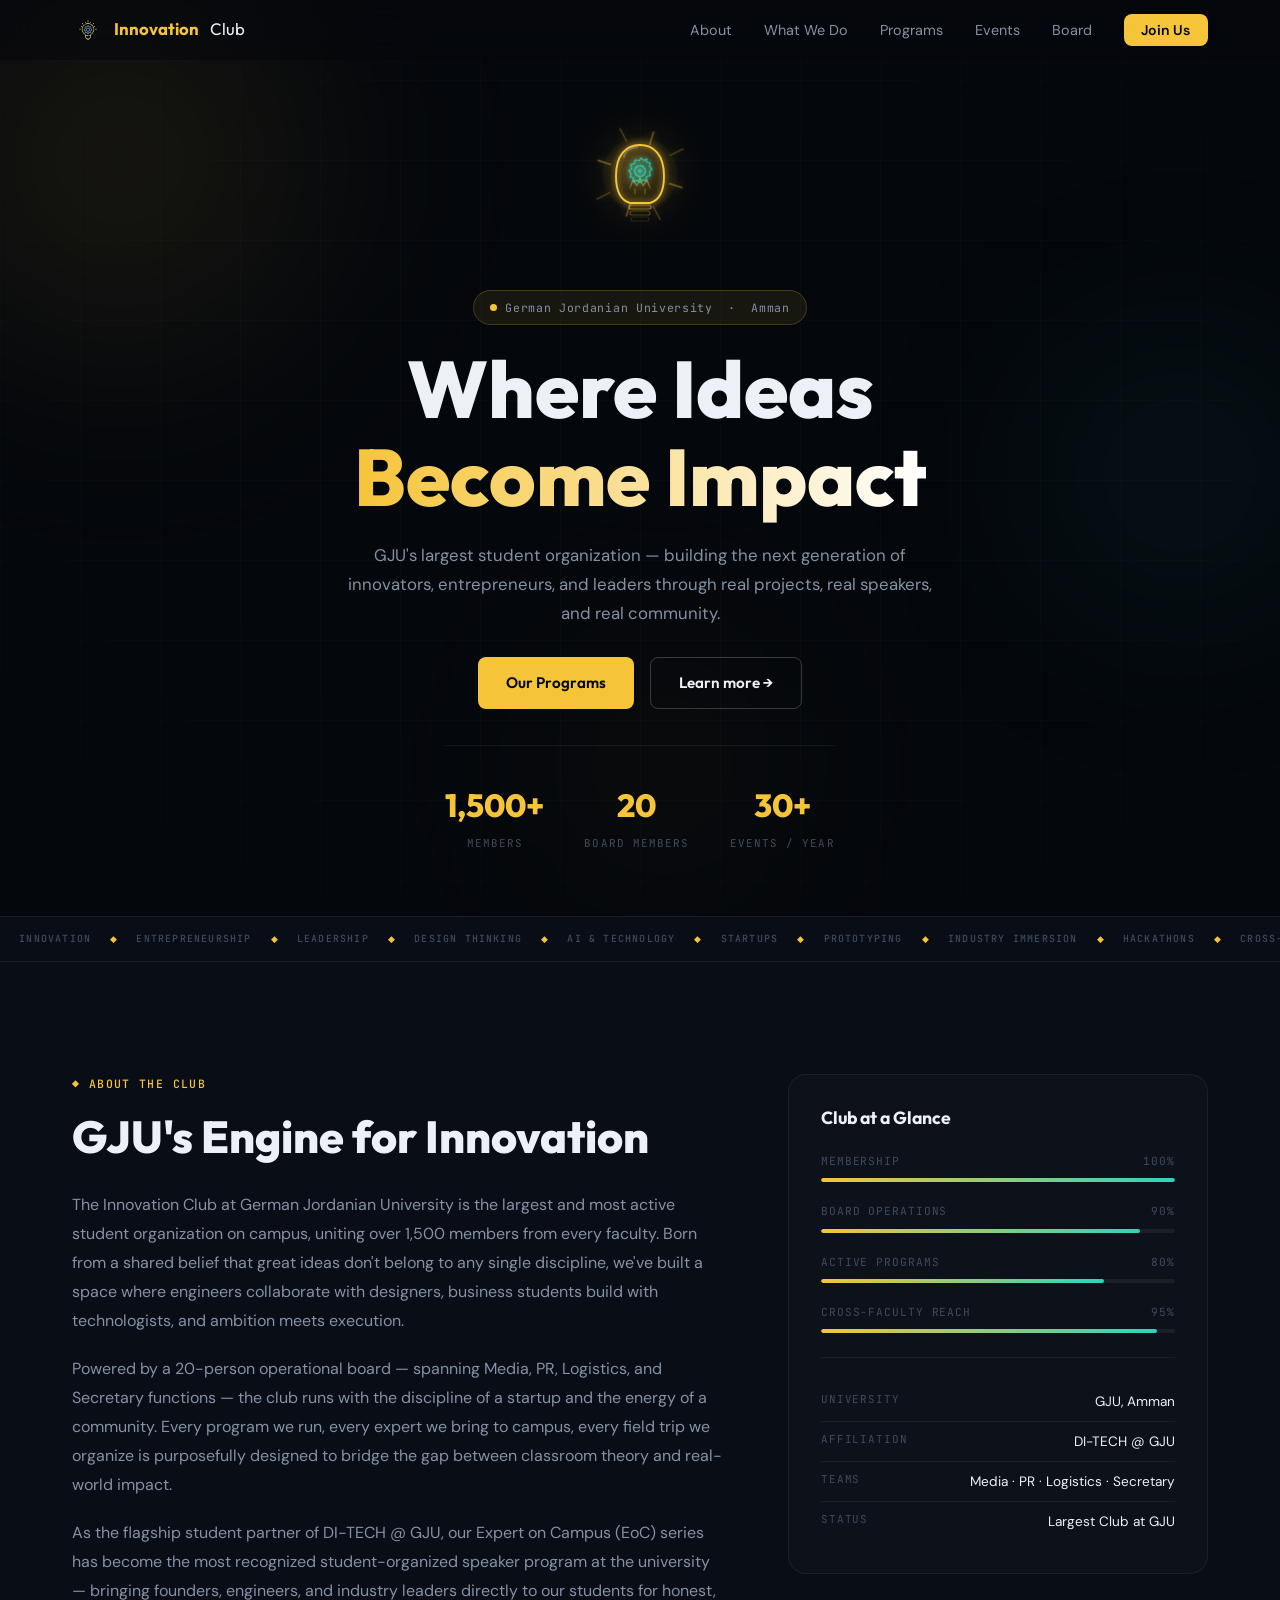
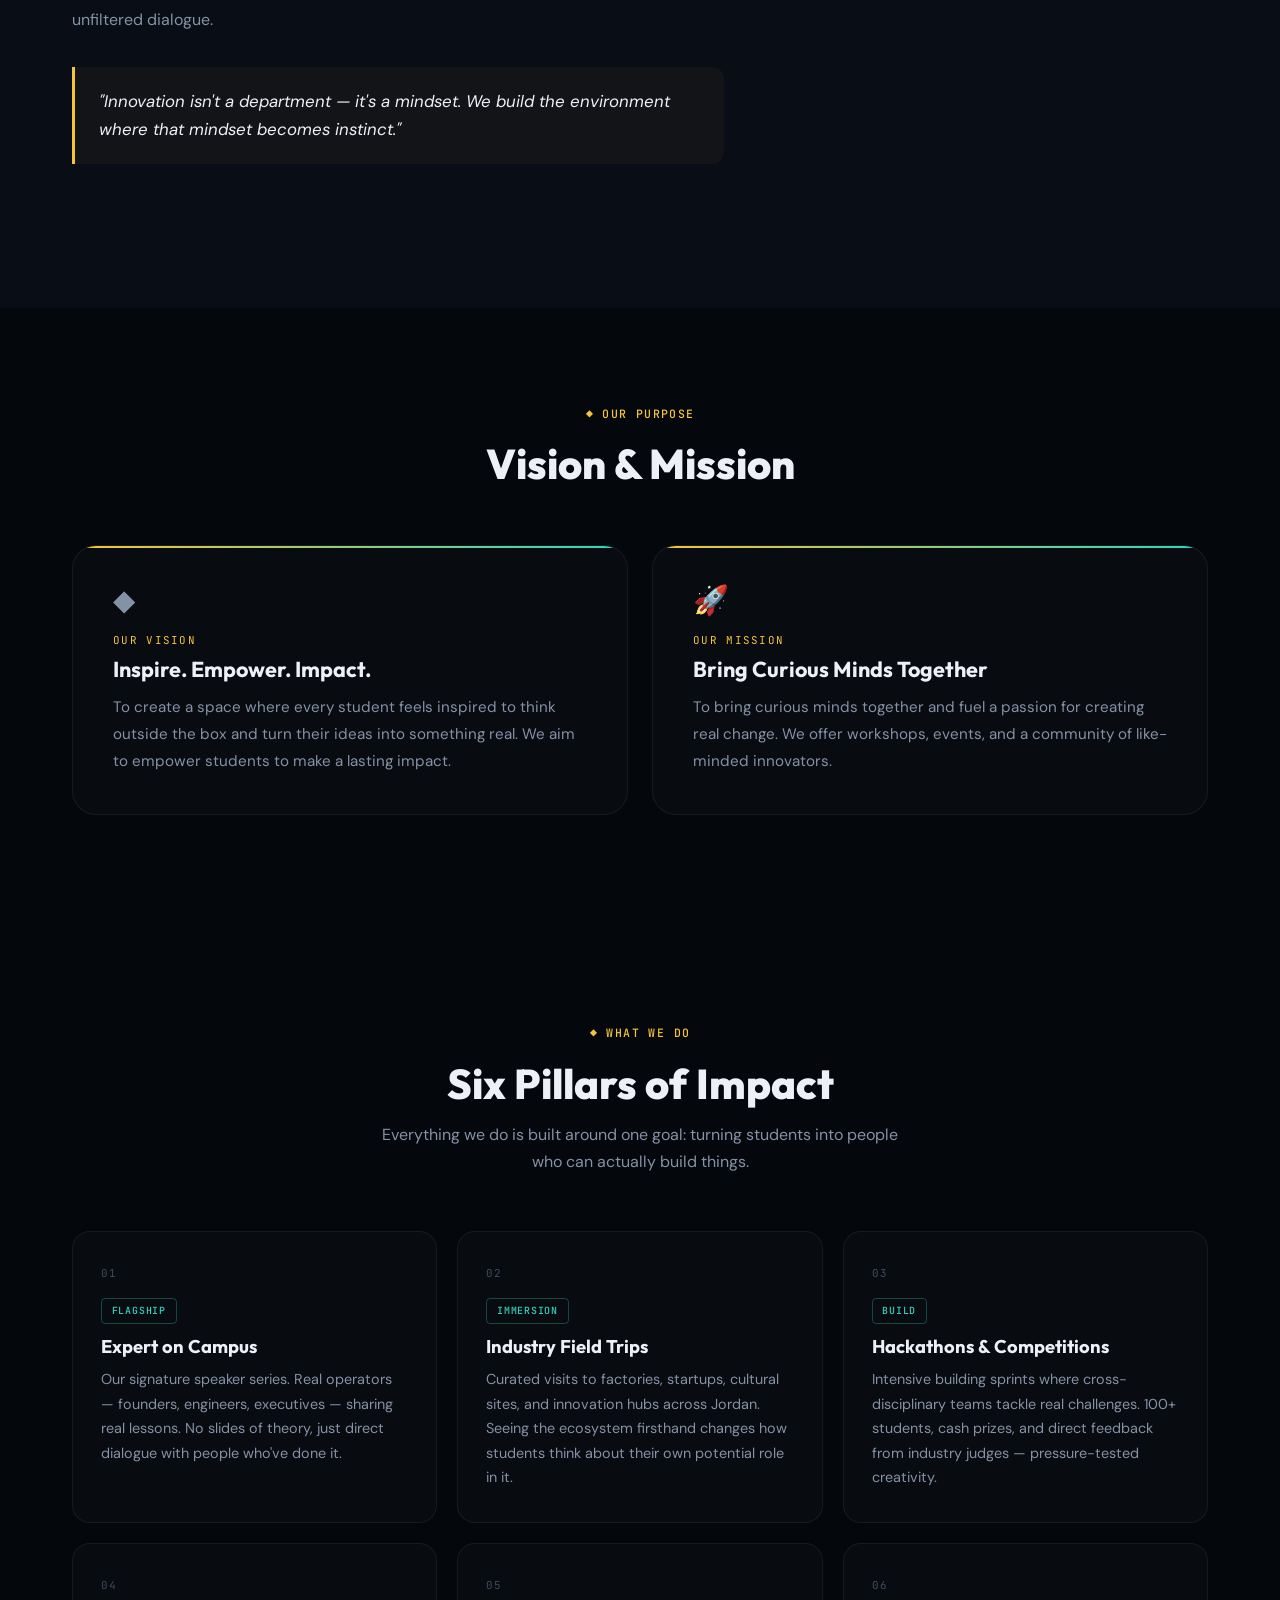
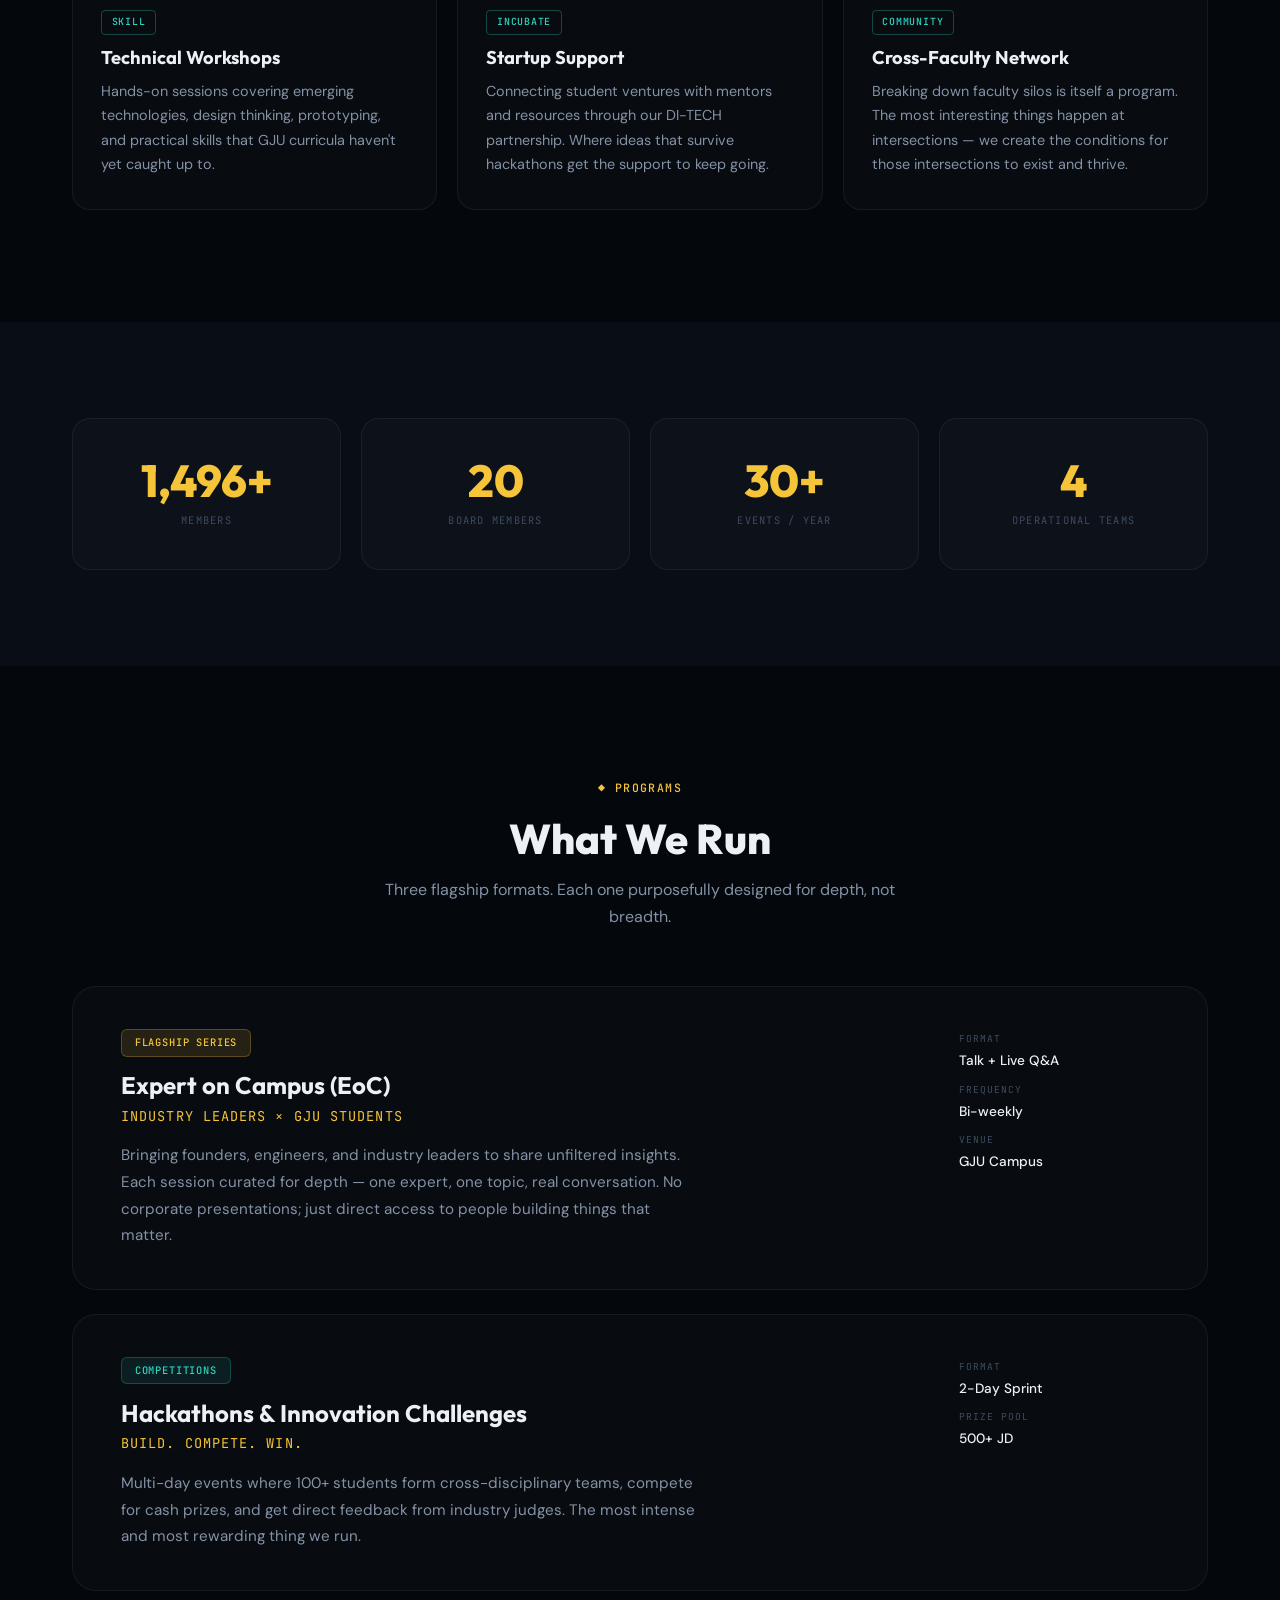
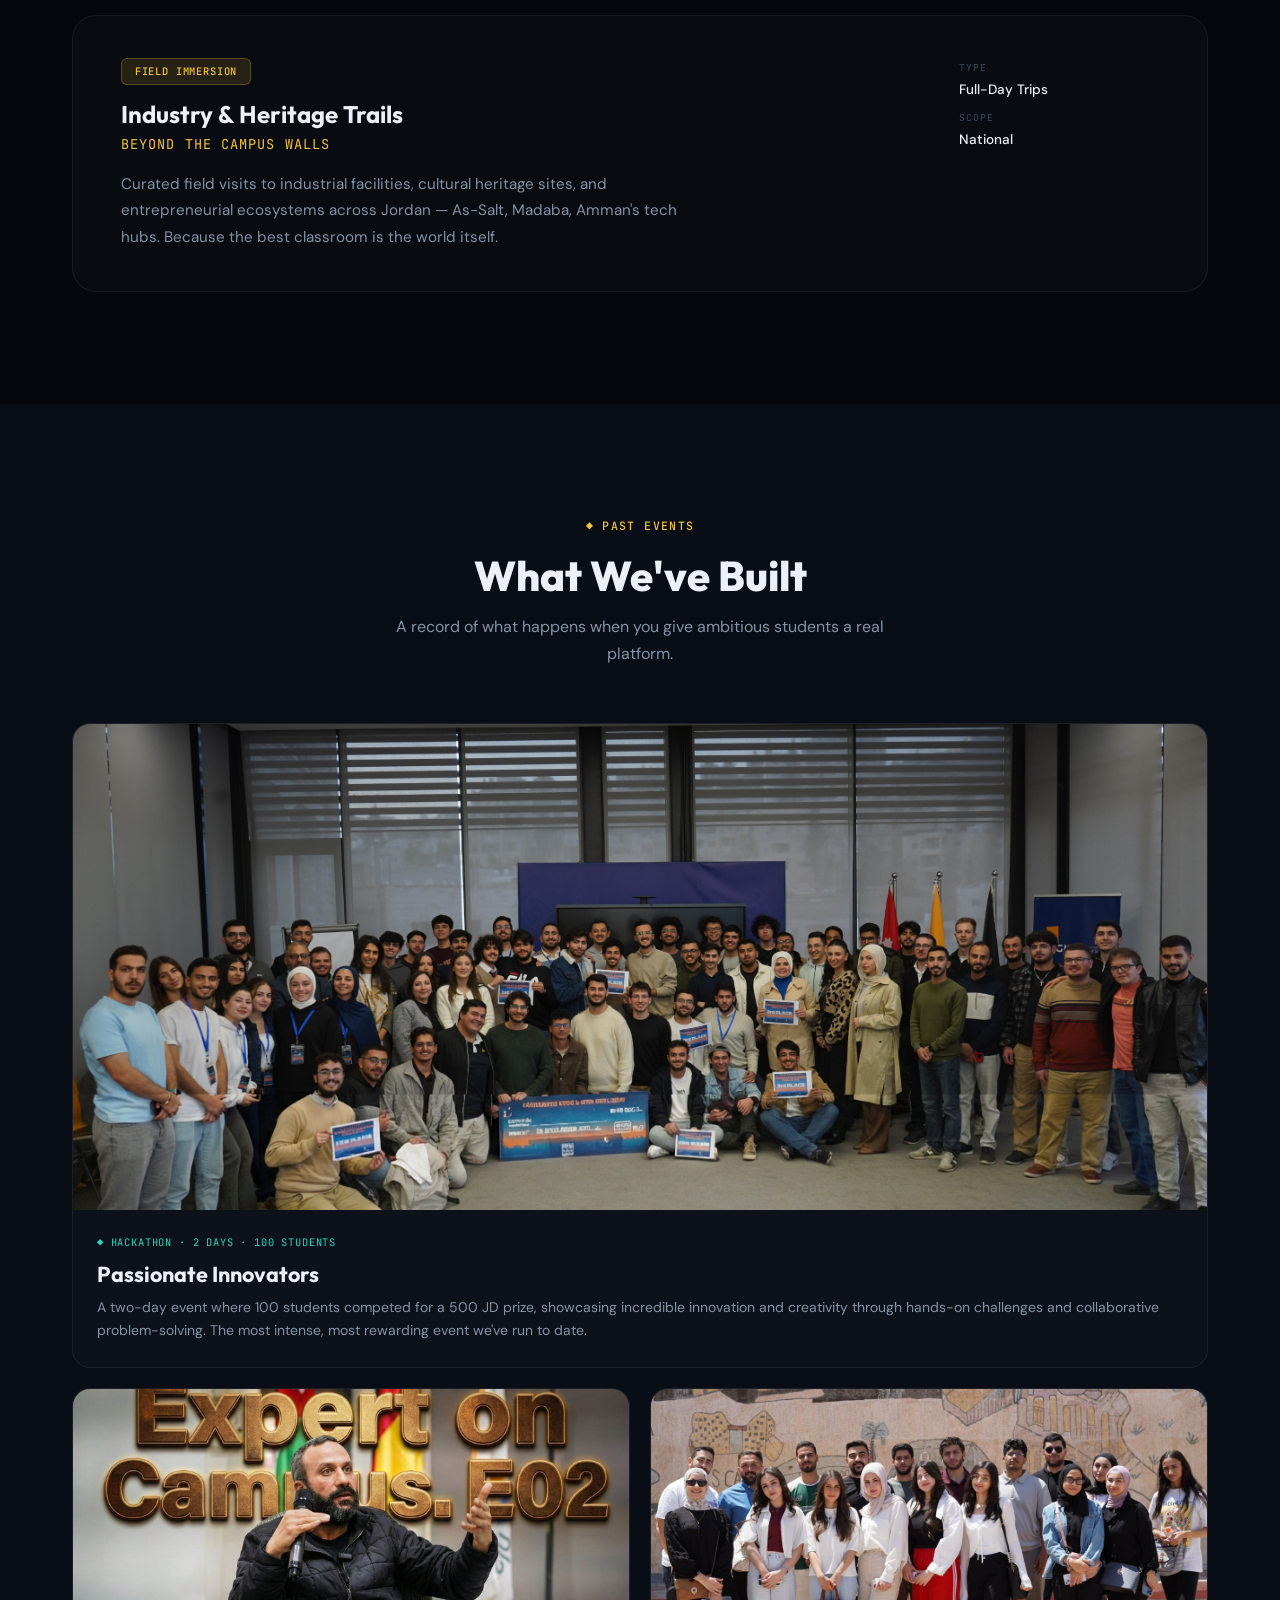
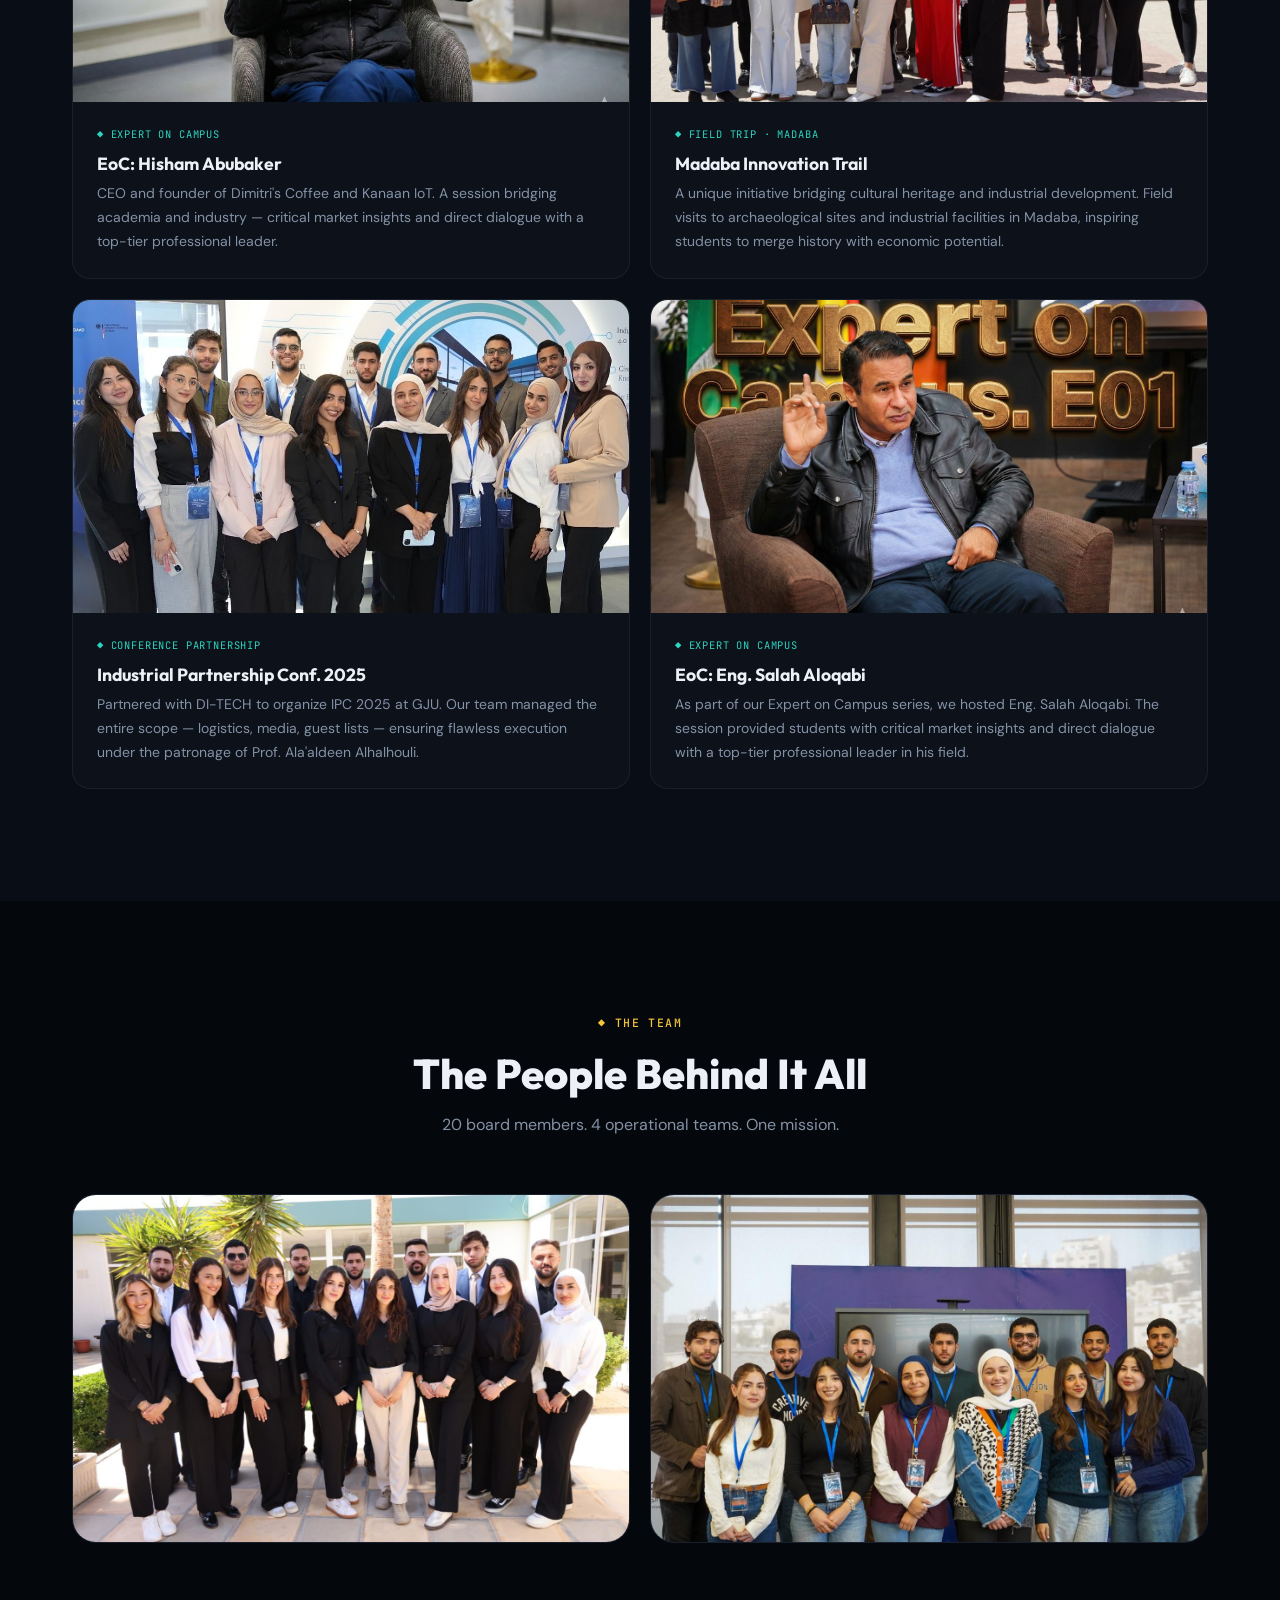
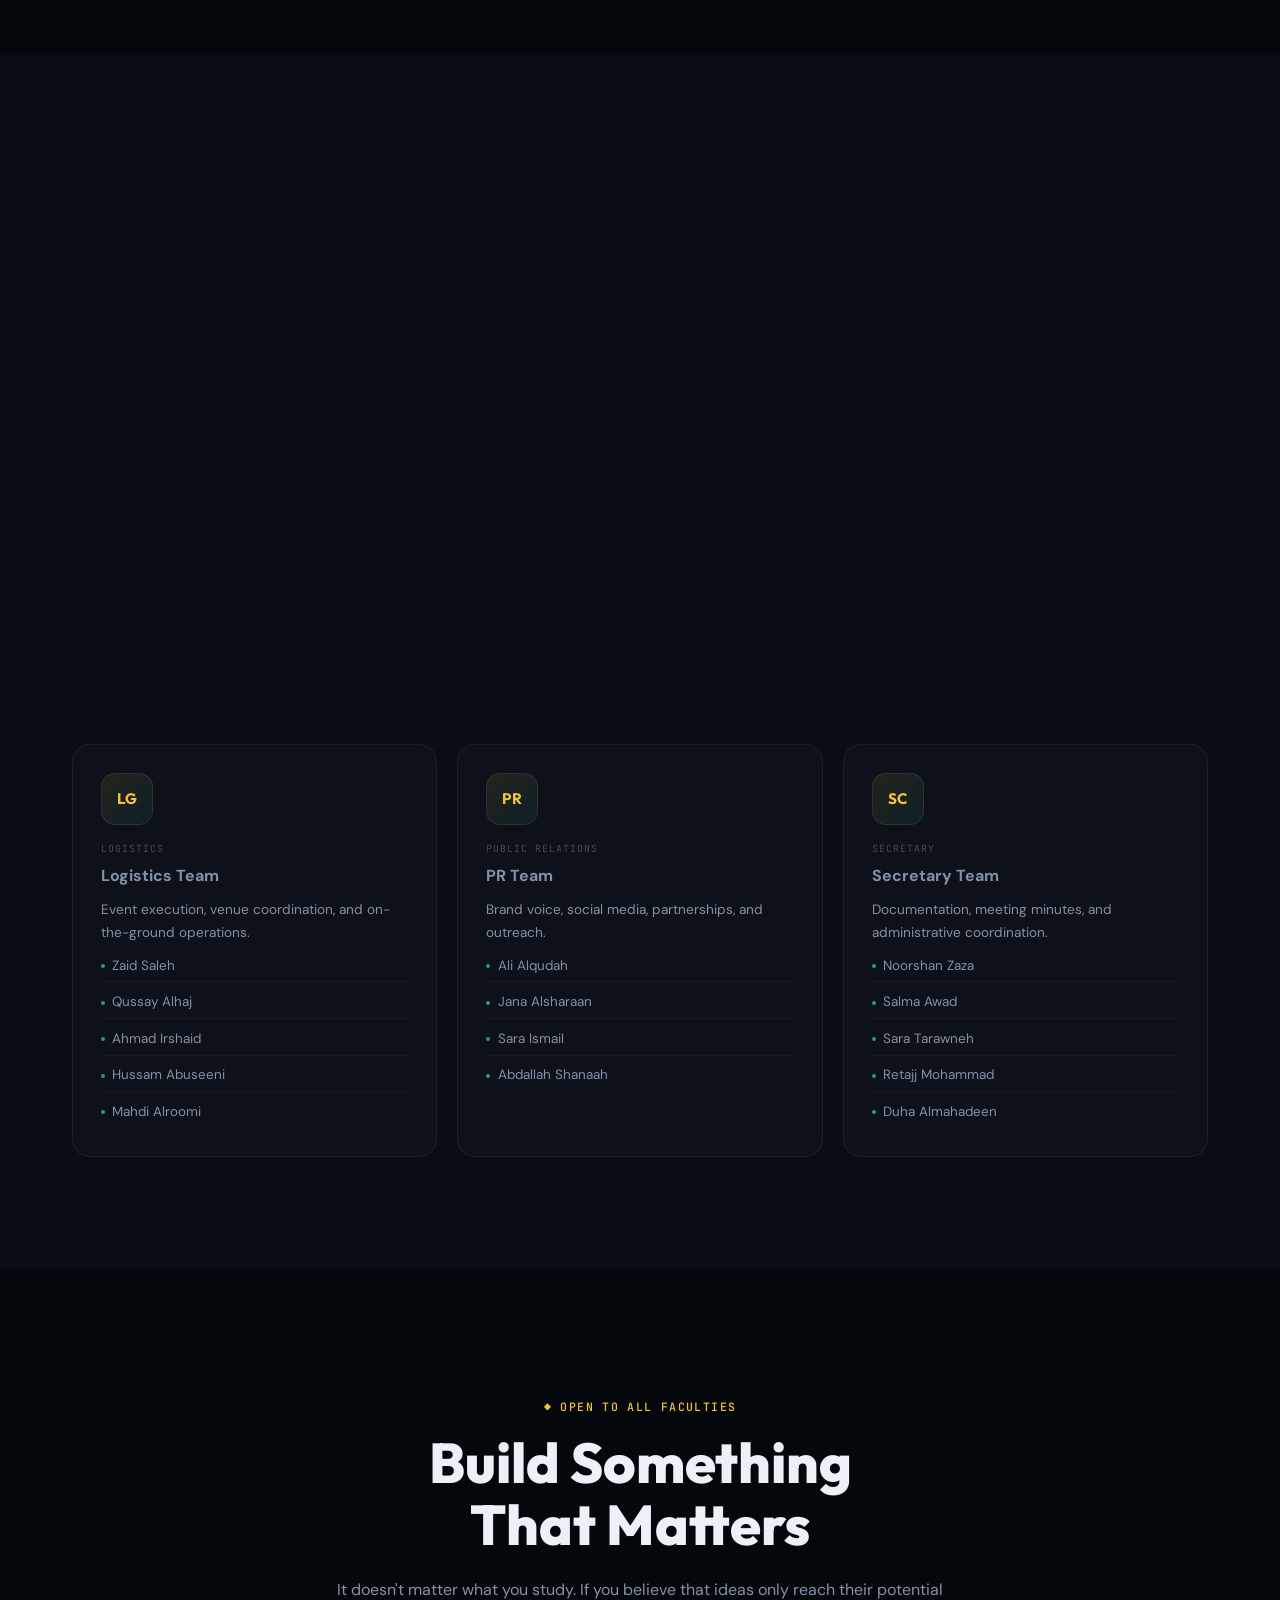
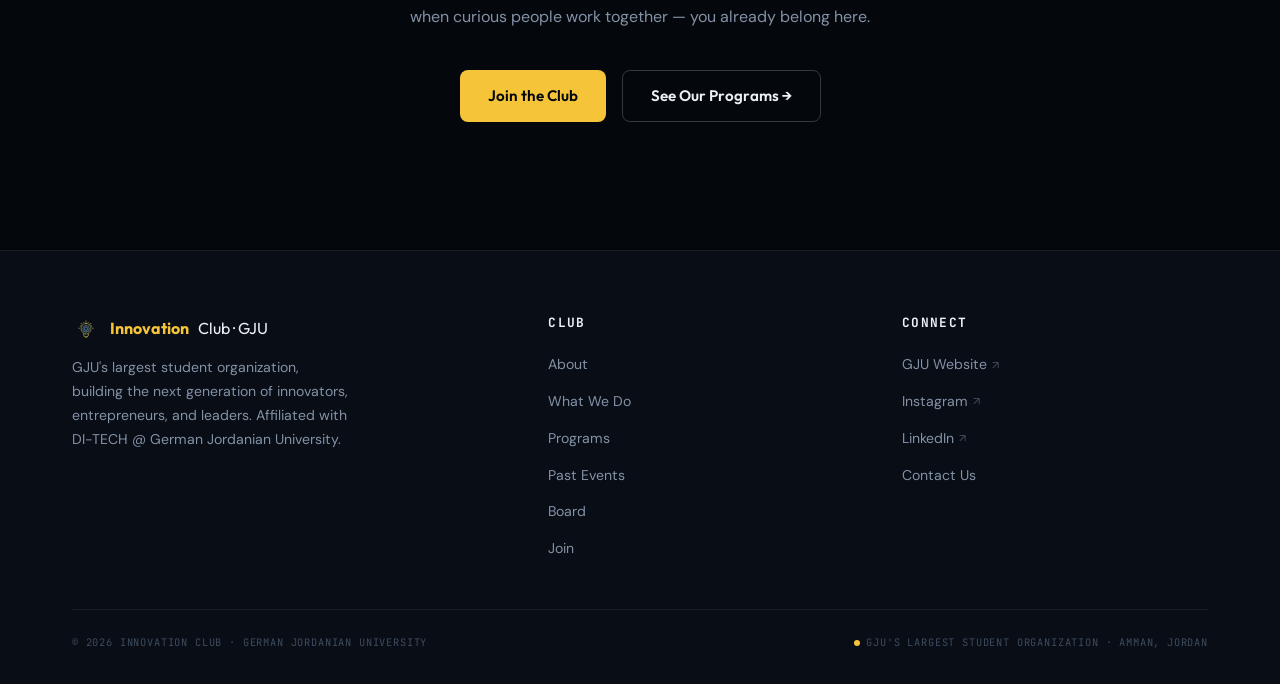
==== index.html @ df58c8a1 "Add files via upload" ====
<!DOCTYPE html>
<html lang="en">
<head>
<meta charset="UTF-8">
<meta name="viewport" content="width=device-width, initial-scale=1.0">
<title>Innovation Club · German Jordanian University</title>
<meta name="description" content="GJU's largest student organization — building the next generation of innovators, entrepreneurs, and leaders.">
<link rel="preconnect" href="https://fonts.googleapis.com">
<link rel="preconnect" href="https://fonts.gstatic.com" crossorigin>
<link href="https://fonts.googleapis.com/css2?family=Outfit:wght@300;400;500;600;700;800&family=DM+Sans:wght@300;400;500&family=JetBrains+Mono:wght@400;500&display=swap" rel="stylesheet">
<style>
/* =========================================================
   RESET & BASE
   ========================================================= */
*, *::before, *::after { box-sizing: border-box; margin: 0; padding: 0; }
html { scroll-behavior: smooth; font-size: 16px; }
body {
  background: #04070C;
  color: #8492A6;
  font-family: 'DM Sans', sans-serif;
  font-weight: 400;
  line-height: 1.7;
  overflow-x: hidden;
}
h1,h2,h3,h4,h5,h6 {
  font-family: 'Outfit', sans-serif;
  color: #EDF0F7;
  line-height: 1.2;
}
a { color: inherit; text-decoration: none; }
img { display: block; max-width: 100%; }
ul { list-style: none; }
button { cursor: pointer; border: none; background: none; font-family: inherit; }

/* =========================================================
   DESIGN TOKENS
   ========================================================= */
:root {
  --amber: #F5C438;
  --teal: #2DD4BF;
  --bg: #04070C;
  --bg-alt: #080D16;
  --bg-img: #0B1120;
  --text-head: #EDF0F7;
  --text-body: #8492A6;
  --text-muted: #3E4C5E;
  --card-bg: rgba(255,255,255,.02);
  --card-border: rgba(255,255,255,.06);
  --r-sm: 8px;
  --r-md: 12px;
  --r-lg: 18px;
  --r-xl: 24px;
  --ease: cubic-bezier(.22,1,.36,1);
  --ease-out: cubic-bezier(.22,1,.36,1);
}

/* =========================================================
   UTILITY
   ========================================================= */
.container { width: 100%; max-width: 1200px; margin: 0 auto; padding: 0 2rem; }
.tag {
  display: inline-flex; align-items: center; gap: .4rem;
  font-family: 'JetBrains Mono', monospace;
  font-size: .72rem; font-weight: 500;
  color: var(--teal); border: 1px solid var(--teal);
  padding: .25rem .75rem; border-radius: 6px;
  text-transform: uppercase; letter-spacing: .08em;
  margin-bottom: 1rem;
}
.tag-amber {
  color: var(--amber); border-color: rgba(245,196,56,.4);
}
.section-label {
  font-family: 'JetBrains Mono', monospace;
  font-size: .72rem; font-weight: 500;
  color: var(--amber); text-transform: uppercase;
  letter-spacing: .12em; margin-bottom: 1rem;
  display: flex; align-items: center; gap: .4rem;
}
.rv { opacity: 0; transform: translateY(32px); transition: opacity .8s var(--ease), transform .8s var(--ease); }
.rv.in { opacity: 1; transform: none; }
.rv-delay-1 { transition-delay: .1s; }
.rv-delay-2 { transition-delay: .2s; }
.rv-delay-3 { transition-delay: .3s; }
.rv-delay-4 { transition-delay: .4s; }

/* =========================================================
   BUTTONS
   ========================================================= */
.btn {
  display: inline-flex; align-items: center; gap: .5rem;
  padding: .75rem 1.75rem;
  font-family: 'Outfit', sans-serif;
  font-size: .95rem; font-weight: 600;
  border-radius: var(--r-sm);
  transition: all .3s var(--ease);
}
.btn-amber {
  background: var(--amber); color: #04070C;
}
.btn-amber:hover { background: #f8d060; transform: translateY(-2px); box-shadow: 0 8px 30px rgba(245,196,56,.3); }
.btn-ghost {
  background: transparent; color: var(--text-head);
  border: 1px solid rgba(255,255,255,.2);
}
.btn-ghost:hover { border-color: rgba(255,255,255,.5); transform: translateY(-2px); }

/* =========================================================
   BACKGROUND ELEMENTS
   ========================================================= */
.grid-bg {
  position: fixed; inset: 0; pointer-events: none; z-index: 0;
  background-image:
    linear-gradient(rgba(255,255,255,.018) 1px, transparent 1px),
    linear-gradient(90deg, rgba(255,255,255,.018) 1px, transparent 1px);
  background-size: 80px 80px;
  -webkit-mask-image: radial-gradient(ellipse 80% 80% at 50% 50%, black 40%, transparent 100%);
  mask-image: radial-gradient(ellipse 80% 80% at 50% 50%, black 40%, transparent 100%);
}

/* =========================================================
   NAVBAR
   ========================================================= */
.navbar {
  position: fixed; top: 0; left: 0; right: 0; z-index: 1000;
  height: 60px;
  background: rgba(4,7,12,.5);
  backdrop-filter: blur(20px); -webkit-backdrop-filter: blur(20px);
  border-bottom: 1px solid transparent;
  transition: background .4s var(--ease), border-color .4s var(--ease);
}
.navbar.scrolled {
  background: rgba(4,7,12,.92);
  border-color: var(--card-border);
}
.nav-inner {
  display: flex; align-items: center; justify-content: space-between;
  height: 100%; max-width: 1200px; margin: 0 auto; padding: 0 2rem;
}
.nav-logo {
  display: flex; align-items: center; gap: .65rem;
  font-family: 'Outfit', sans-serif; font-size: 1.05rem;
  color: var(--text-head);
}
.nav-logo img { width: 32px; height: 32px; object-fit: contain; }
.nav-logo span { color: var(--amber); font-weight: 700; }
.nav-links {
  display: flex; align-items: center; gap: 2rem;
}
.nav-links a {
  font-family: 'DM Sans', sans-serif;
  font-size: .9rem; font-weight: 400;
  color: var(--text-body);
  transition: color .25s;
}
.nav-links a:hover, .nav-links a.active { color: var(--text-head); }
.nav-links .btn-nav {
  background: var(--amber); color: #04070C;
  padding: .45rem 1.1rem;
  border-radius: var(--r-sm);
  font-weight: 600; font-size: .88rem;
  transition: all .3s var(--ease);
}
.nav-links .btn-nav:hover { background: #f8d060; transform: translateY(-1px); }
.hamburger {
  display: none;
  flex-direction: column; gap: 5px;
  width: 28px; cursor: pointer;
  padding: 4px;
}
.hamburger span {
  display: block; height: 2px; background: var(--text-head);
  border-radius: 2px;
  transition: all .3s var(--ease);
}
.hamburger.open span:nth-child(1) { transform: translateY(7px) rotate(45deg); }
.hamburger.open span:nth-child(2) { opacity: 0; }
.hamburger.open span:nth-child(3) { transform: translateY(-7px) rotate(-45deg); }
.mobile-menu {
  display: none; position: fixed; top: 60px; left: 0; right: 0;
  background: rgba(8,13,22,.97);
  backdrop-filter: blur(24px);
  border-bottom: 1px solid var(--card-border);
  padding: 1.5rem 2rem;
  flex-direction: column; gap: 1rem;
  z-index: 999;
}
.mobile-menu.open { display: flex; }
.mobile-menu a {
  font-family: 'DM Sans', sans-serif;
  font-size: 1rem; color: var(--text-body);
  padding: .5rem 0; border-bottom: 1px solid var(--card-border);
  transition: color .2s;
}
.mobile-menu a:last-child { border: none; }
.mobile-menu a:hover { color: var(--text-head); }
.mobile-menu .btn-nav-m {
  background: var(--amber); color: #04070C;
  padding: .65rem 1.5rem; border-radius: var(--r-sm);
  font-weight: 600; text-align: center;
  margin-top: .5rem;
}

/* =========================================================
   HERO
   ========================================================= */
#hero {
  position: relative; min-height: 100vh;
  display: flex; align-items: center; justify-content: center;
  overflow: hidden; padding-top: 60px;
}
.orb {
  position: absolute; border-radius: 50%;
  filter: blur(100px); pointer-events: none;
  animation: orbFloat var(--dur, 20s) var(--ease2, ease-in-out) infinite alternate;
}
.orb-1 {
  width: 560px; height: 560px;
  background: radial-gradient(circle, rgba(245,196,56,.12) 0%, transparent 70%);
  top: -120px; left: -160px; --dur: 22s;
}
.orb-2 {
  width: 400px; height: 400px;
  background: radial-gradient(circle, rgba(45,212,191,.1) 0%, transparent 70%);
  top: 30%; right: -100px; --dur: 18s;
}
.orb-3 {
  width: 300px; height: 300px;
  background: radial-gradient(circle, rgba(245,196,56,.08) 0%, transparent 70%);
  bottom: 0; left: 40%; --dur: 25s;
}
@keyframes orbFloat {
  0%   { transform: translate(0,0) scale(1); }
  50%  { transform: translate(30px,-40px) scale(1.05); }
  100% { transform: translate(-20px,20px) scale(.98); }
}
.hero-content {
  position: relative; z-index: 2;
  display: flex; flex-direction: column;
  align-items: center; text-align: center;
  gap: 1.25rem; padding: 4rem 2rem;
  max-width: 780px;
}

/* Lightbulb SVG */
.hero-icon { margin-bottom: .5rem; }
.hero-icon svg {
  filter: drop-shadow(0 0 20px rgba(245,196,56,.3));
  overflow: visible;
}

.hero-badge {
  display: inline-flex; align-items: center; gap: .5rem;
  background: rgba(245,196,56,.08);
  border: 1px solid rgba(245,196,56,.2);
  border-radius: 100px; padding: .4rem 1rem;
  font-family: 'JetBrains Mono', monospace;
  font-size: .72rem; letter-spacing: .06em;
  color: var(--text-body);
}
.badge-dot {
  width: 7px; height: 7px; border-radius: 50%;
  background: var(--amber);
  animation: dotPulse 1.8s ease-in-out infinite;
}
@keyframes dotPulse {
  0%,100% { box-shadow: 0 0 0 0 rgba(245,196,56,.6); }
  50%      { box-shadow: 0 0 0 6px rgba(245,196,56,0); }
}

.hero-title {
  font-family: 'Outfit', sans-serif;
  font-size: clamp(2.8rem, 7vw, 5rem);
  font-weight: 800; line-height: 1.1;
  color: var(--text-head);
}
.hero-title .shimmer {
  background: linear-gradient(90deg, var(--amber) 0%, #fff 40%, var(--amber) 80%, #f8d060 100%);
  background-size: 250% auto;
  -webkit-background-clip: text; background-clip: text;
  -webkit-text-fill-color: transparent;
  animation: shimmerSlide 5s ease-in-out infinite;
}
@keyframes shimmerSlide {
  0%   { background-position: 0% center; }
  50%  { background-position: 100% center; }
  100% { background-position: 0% center; }
}

.hero-sub {
  font-size: 1.05rem; line-height: 1.75;
  color: var(--text-body); max-width: 600px;
}
.hero-btns {
  display: flex; flex-wrap: wrap; gap: 1rem;
  justify-content: center; margin-top: .5rem;
}
.hero-metrics {
  display: flex; flex-wrap: wrap; gap: 2.5rem;
  justify-content: center; margin-top: 1rem;
  padding-top: 2rem; border-top: 1px solid var(--card-border);
}
.metric {
  display: flex; flex-direction: column; align-items: center;
}
.metric-val {
  font-family: 'Outfit', sans-serif;
  font-size: 2rem; font-weight: 800;
  color: var(--amber);
}
.metric-lbl {
  font-family: 'JetBrains Mono', monospace;
  font-size: .68rem; text-transform: uppercase;
  letter-spacing: .1em; color: var(--text-muted);
  margin-top: .1rem;
}

/* =========================================================
   TICKER
   ========================================================= */
.ticker-wrap {
  background: var(--bg-alt);
  border-top: 1px solid var(--card-border);
  border-bottom: 1px solid var(--card-border);
  overflow: hidden; padding: .85rem 0;
  position: relative; z-index: 2;
}
.ticker-track {
  display: flex; width: max-content;
  animation: tickerScroll 52s linear infinite;
}
.ticker-track:hover { animation-play-state: paused; }
.ticker-item {
  font-family: 'JetBrains Mono', monospace;
  font-size: .62rem; font-weight: 500;
  text-transform: uppercase; letter-spacing: .12em;
  color: var(--text-muted);
  padding: 0 1.2rem;
  white-space: nowrap;
}
.ticker-sep {
  color: var(--amber); font-size: .55rem;
  display: inline-flex; align-items: center;
}
@keyframes tickerScroll {
  from { transform: translateX(0); }
  to   { transform: translateX(-33.333%); }
}

/* =========================================================
   ABOUT
   ========================================================= */
#about {
  background: var(--bg-alt);
  padding: 7rem 0; position: relative; z-index: 1;
}
.about-grid {
  display: grid;
  grid-template-columns: 1fr 420px;
  gap: 4rem; align-items: start;
}
.about-title {
  font-size: clamp(2rem, 4vw, 2.8rem);
  font-weight: 800; margin-bottom: 1.75rem;
}
.about-text p { margin-bottom: 1.25rem; line-height: 1.8; }
.about-quote {
  margin: 2rem 0;
  padding: 1.25rem 1.5rem;
  border-left: 3px solid var(--amber);
  background: rgba(245,196,56,.04);
  border-radius: 0 var(--r-md) var(--r-md) 0;
  font-style: italic;
  font-size: 1.05rem; color: var(--text-head);
  line-height: 1.7;
}

.glance-card {
  background: var(--card-bg);
  border: 1px solid var(--card-border);
  border-radius: var(--r-lg);
  padding: 2rem;
  position: sticky; top: 80px;
}
.glance-title {
  font-size: 1.1rem; font-weight: 700;
  margin-bottom: 1.5rem;
}
.stat-bar-wrap { margin-bottom: 1.25rem; }
.stat-bar-head {
  display: flex; justify-content: space-between;
  font-family: 'JetBrains Mono', monospace;
  font-size: .7rem; color: var(--text-muted);
  text-transform: uppercase; letter-spacing: .08em;
  margin-bottom: .45rem;
}
.stat-bar-track {
  height: 4px; background: rgba(255,255,255,.06);
  border-radius: 4px; overflow: hidden;
}
.gc-fill {
  height: 100%; width: 0;
  background: linear-gradient(90deg, var(--amber), var(--teal));
  border-radius: 4px;
  transition: width 1.2s var(--ease);
}
.glance-sep { border: none; border-top: 1px solid var(--card-border); margin: 1.5rem 0; }
.detail-row {
  display: flex; justify-content: space-between;
  padding: .5rem 0;
  font-size: .88rem;
  border-bottom: 1px solid var(--card-border);
}
.detail-row:last-child { border: none; }
.detail-key {
  font-family: 'JetBrains Mono', monospace;
  font-size: .68rem; text-transform: uppercase;
  letter-spacing: .08em; color: var(--text-muted);
}
.detail-val { color: var(--text-head); font-size: .85rem; }

/* =========================================================
   WHAT WE DO
   ========================================================= */
#pillars {
  padding: 7rem 0; background: var(--bg);
  position: relative; z-index: 1;
}
.section-head { text-align: center; margin-bottom: 3.5rem; }
.section-head .section-label { justify-content: center; }
.section-title {
  font-size: clamp(1.8rem, 4vw, 2.6rem);
  font-weight: 800; margin-bottom: .75rem;
}
.section-sub { max-width: 520px; margin: 0 auto; }

.pillars-grid {
  display: grid;
  grid-template-columns: repeat(3, 1fr);
  gap: 1.25rem;
}
.p-card {
  background: var(--card-bg);
  border: 1px solid var(--card-border);
  border-radius: var(--r-lg);
  padding: 2rem 1.75rem;
  position: relative; overflow: hidden;
  cursor: default;
  transition: border-color .3s, transform .3s var(--ease), box-shadow .3s;
}
.p-card::before {
  content: '';
  position: absolute; inset: 0; border-radius: inherit;
  background: radial-gradient(400px circle at var(--mx,50%) var(--my,50%), rgba(245,196,56,.06) 0%, transparent 60%);
  opacity: 0; transition: opacity .4s;
  pointer-events: none;
}
.p-card:hover::before { opacity: 1; }
.p-card:hover {
  border-color: rgba(245,196,56,.2);
  transform: translateY(-4px);
  box-shadow: 0 16px 48px rgba(0,0,0,.4);
}
.p-num {
  font-family: 'JetBrains Mono', monospace;
  font-size: .68rem; color: var(--text-muted);
  letter-spacing: .1em; margin-bottom: .75rem;
}
.p-badge {
  display: inline-flex; align-items: center;
  font-family: 'JetBrains Mono', monospace;
  font-size: .62rem; font-weight: 500;
  color: var(--teal); border: 1px solid rgba(45,212,191,.3);
  padding: .2rem .6rem; border-radius: 4px;
  text-transform: uppercase; letter-spacing: .08em;
  margin-bottom: .75rem;
}
.p-title {
  font-size: 1.15rem; font-weight: 700;
  margin-bottom: .6rem;
}
.p-desc { font-size: .9rem; line-height: 1.7; }

/* =========================================================
   IMPACT NUMBERS
   ========================================================= */
#impact {
  background: var(--bg-alt);
  padding: 6rem 0; position: relative; z-index: 1;
}
.impact-grid {
  display: grid;
  grid-template-columns: repeat(4, 1fr);
  gap: 1.25rem;
}
.impact-card {
  background: var(--card-bg);
  border: 1px solid var(--card-border);
  border-radius: var(--r-lg);
  padding: 2.5rem 1.5rem;
  text-align: center;
}
.impact-num {
  font-family: 'Outfit', sans-serif;
  font-size: 2.8rem; font-weight: 800;
  color: var(--amber); line-height: 1;
  margin-bottom: .5rem;
}
.impact-lbl {
  font-family: 'JetBrains Mono', monospace;
  font-size: .65rem; text-transform: uppercase;
  letter-spacing: .12em; color: var(--text-muted);
}

/* =========================================================
   PROGRAMS
   ========================================================= */
#programs {
  padding: 7rem 0; background: var(--bg);
  position: relative; z-index: 1;
}
.programs-stack { display: flex; flex-direction: column; gap: 1.5rem; }
.prog-card {
  background: var(--card-bg);
  border: 1px solid var(--card-border);
  border-radius: var(--r-xl);
  padding: 2.5rem 3rem;
  display: grid;
  grid-template-columns: 1fr auto;
  gap: 2rem; align-items: start;
  transition: border-color .3s, transform .3s var(--ease);
}
.prog-card:hover {
  border-color: rgba(245,196,56,.15);
  transform: translateX(4px);
}
.prog-badge {
  display: inline-flex;
  font-family: 'JetBrains Mono', monospace;
  font-size: .65rem; font-weight: 500;
  padding: .25rem .8rem; border-radius: 6px;
  text-transform: uppercase; letter-spacing: .08em;
  margin-bottom: .9rem;
}
.prog-badge-amber {
  background: rgba(245,196,56,.12);
  color: var(--amber); border: 1px solid rgba(245,196,56,.25);
}
.prog-badge-teal {
  background: rgba(45,212,191,.1);
  color: var(--teal); border: 1px solid rgba(45,212,191,.25);
}
.prog-title {
  font-size: 1.5rem; font-weight: 700;
  margin-bottom: .3rem;
}
.prog-sub {
  font-size: .85rem; color: var(--amber);
  font-family: 'JetBrains Mono', monospace;
  text-transform: uppercase; letter-spacing: .08em;
  margin-bottom: .9rem;
}
.prog-desc { font-size: .95rem; line-height: 1.75; max-width: 580px; }
.prog-meta {
  display: flex; flex-direction: column; gap: .6rem;
  min-width: 200px; padding-top: .25rem;
}
.prog-meta-row {
  display: flex; flex-direction: column;
  gap: .1rem;
}
.prog-meta-key {
  font-family: 'JetBrains Mono', monospace;
  font-size: .6rem; text-transform: uppercase;
  letter-spacing: .1em; color: var(--text-muted);
}
.prog-meta-val {
  font-size: .85rem; color: var(--text-head); font-weight: 500;
}

/* =========================================================
   PAST EVENTS
   ========================================================= */
#events {
  background: var(--bg-alt);
  padding: 7rem 0; position: relative; z-index: 1;
}
.events-grid {
  display: grid;
  grid-template-columns: 1fr 1fr;
  gap: 1.25rem;
}
.ev-card {
  background: var(--card-bg);
  border: 1px solid var(--card-border);
  border-radius: var(--r-lg);
  overflow: hidden;
  transition: transform .3s var(--ease), border-color .3s;
}
.ev-card:hover {
  transform: translateY(-4px);
  border-color: rgba(255,255,255,.1);
}
.ev-card-featured {
  grid-column: 1 / -1;
}
.ev-img {
  position: relative;
  background: var(--bg-img);
  overflow: hidden;
}
.ev-card:not(.ev-card-featured) .ev-img {
  aspect-ratio: 16/9;
}
.ev-card-featured .ev-img {
  aspect-ratio: 21/9;
}
.ev-img img {
  width: 100%; height: 100%;
  object-fit: cover;
  display: block;
}
.ev-img-placeholder {
  position: absolute; inset: 0;
  display: flex; flex-direction: column;
  align-items: center; justify-content: center;
  gap: .75rem;
  font-family: 'JetBrains Mono', monospace;
  font-size: .68rem; color: var(--text-muted);
  text-transform: uppercase; letter-spacing: .08em;
  border: 1px dashed var(--card-border);
}
.ev-img-placeholder::before {
  content: '';
  width: 40px; height: 40px;
  border: 2px dashed var(--text-muted);
  border-radius: 6px;
  opacity: .4;
}
.ev-body { padding: 1.5rem; }
.ev-tag {
  font-family: 'JetBrains Mono', monospace;
  font-size: .65rem; color: var(--teal);
  text-transform: uppercase; letter-spacing: .08em;
  margin-bottom: .6rem;
}
.ev-title {
  font-size: 1.1rem; font-weight: 700;
  margin-bottom: .5rem;
}
.ev-card-featured .ev-title { font-size: 1.35rem; }
.ev-desc { font-size: .875rem; line-height: 1.7; }

/* =========================================================
   TEAM
   ========================================================= */
#team {
  padding: 7rem 0; background: var(--bg);
  position: relative; z-index: 1;
}
.team-photos {
  display: grid;
  grid-template-columns: 1fr 1fr;
  gap: 1.25rem;
  margin-top: 3rem;
}
.team-photo-frame {
  aspect-ratio: 16/10;
  background: var(--bg-img);
  border-radius: var(--r-xl);
  overflow: hidden; position: relative;
  border: 1px solid var(--card-border);
}
.team-photo-frame img {
  width: 100%; height: 100%;
  object-fit: cover; display: block;
}
.team-photo-placeholder {
  position: absolute; inset: 0;
  display: flex; flex-direction: column;
  align-items: center; justify-content: center; gap: .75rem;
  font-family: 'JetBrains Mono', monospace;
  font-size: .68rem; color: var(--text-muted);
  text-transform: uppercase; letter-spacing: .08em;
}
.team-photo-placeholder::before {
  content: '';
  width: 48px; height: 48px;
  border: 2px dashed var(--text-muted);
  border-radius: 8px; opacity: .4;
}

/* =========================================================
   BOARD
   ========================================================= */
#board {
  background: var(--bg-alt);
  padding: 7rem 0; position: relative; z-index: 1;
}
.board-grid {
  display: grid;
  grid-template-columns: repeat(3, 1fr);
  gap: 1.25rem;
  margin-top: 3rem;
}
.b-card {
  background: var(--card-bg);
  border: 1px solid var(--card-border);
  border-radius: var(--r-lg);
  padding: 1.75rem;
  position: relative; overflow: hidden;
  cursor: default;
  transition: border-color .3s, transform .3s var(--ease), box-shadow .3s;
}
.b-card::before {
  content: '';
  position: absolute; inset: 0; border-radius: inherit;
  background: radial-gradient(300px circle at var(--mx,50%) var(--my,50%), rgba(245,196,56,.06) 0%, transparent 60%);
  opacity: 0; transition: opacity .4s;
  pointer-events: none;
}
.b-card:hover::before { opacity: 1; }
.b-card:hover {
  transform: translateY(-4px);
  box-shadow: 0 12px 40px rgba(0,0,0,.4);
}
.b-avatar {
  width: 52px; height: 52px; border-radius: 14px;
  display: flex; align-items: center; justify-content: center;
  font-family: 'Outfit', sans-serif;
  font-size: .95rem; font-weight: 700;
  background: linear-gradient(135deg, rgba(245,196,56,.1), rgba(45,212,191,.08));
  border: 1px solid rgba(255,255,255,.08);
  color: var(--amber); margin-bottom: 1rem;
  letter-spacing: .02em;
}
.b-role {
  font-family: 'JetBrains Mono', monospace;
  font-size: .62rem; text-transform: uppercase;
  letter-spacing: .1em; color: var(--text-muted);
  margin-bottom: .3rem;
}
.b-role.teal { color: var(--teal); }
.b-name {
  font-size: 1rem; font-weight: 700;
  margin-bottom: .6rem;
}
.b-bio { font-size: .85rem; line-height: 1.65; }

/* =========================================================
   JOIN CTA
   ========================================================= */
#join {
  padding: 8rem 0; background: var(--bg);
  position: relative; z-index: 1; text-align: center;
}
.join-inner {
  position: relative;
  max-width: 640px; margin: 0 auto;
}
.join-title {
  font-size: clamp(2.2rem, 5vw, 3.5rem);
  font-weight: 800; line-height: 1.1;
  margin-bottom: 1.25rem;
}
.join-sub { margin-bottom: 2.5rem; font-size: 1rem; }
.join-btns { display: flex; gap: 1rem; justify-content: center; flex-wrap: wrap; }

/* =========================================================
   FOOTER
   ========================================================= */
footer {
  background: var(--bg-alt);
  border-top: 1px solid var(--card-border);
  padding: 4rem 0 2rem;
  position: relative; z-index: 1;
}
.footer-grid {
  display: grid;
  grid-template-columns: 1.4fr 1fr 1fr;
  gap: 3rem;
  margin-bottom: 3rem;
}
.footer-brand { display: flex; flex-direction: column; gap: .6rem; }
.footer-logo {
  display: flex; align-items: center; gap: .6rem;
  font-family: 'Outfit', sans-serif;
  font-size: 1rem; color: var(--text-head);
  margin-bottom: .25rem;
}
.footer-logo img { width: 28px; height: 28px; object-fit: contain; }
.footer-logo strong { color: var(--amber); }
.footer-desc { font-size: .88rem; line-height: 1.7; max-width: 280px; }

.footer-col h4 {
  font-size: .8rem; font-weight: 700;
  font-family: 'JetBrains Mono', monospace;
  text-transform: uppercase; letter-spacing: .1em;
  color: var(--text-head); margin-bottom: 1.25rem;
}
.footer-col ul { display: flex; flex-direction: column; gap: .6rem; }
.footer-col ul a {
  font-size: .88rem; color: var(--text-body);
  transition: color .2s;
  display: inline-flex; align-items: center; gap: .3rem;
}
.footer-col ul a:hover { color: var(--text-head); }
.ext { font-size: .7rem; opacity: .5; }

.footer-bar {
  border-top: 1px solid var(--card-border);
  padding-top: 1.5rem;
  display: flex; justify-content: space-between; align-items: center;
  flex-wrap: wrap; gap: 1rem;
}
.footer-bar-left {
  font-family: 'JetBrains Mono', monospace;
  font-size: .65rem; text-transform: uppercase;
  letter-spacing: .08em; color: var(--text-muted);
}
.footer-bar-right {
  font-family: 'JetBrains Mono', monospace;
  font-size: .65rem; text-transform: uppercase;
  letter-spacing: .08em; color: var(--text-muted);
  display: flex; align-items: center; gap: .4rem;
}
.footer-dot {
  width: 6px; height: 6px; border-radius: 50%;
  background: var(--amber); display: inline-block;
}

/* =========================================================
   VISION & MISSION
   ========================================================= */
#vision {
  background: var(--bg);
  padding: 6rem 0; position: relative; z-index: 1;
}
.vm-grid {
  display: grid;
  grid-template-columns: 1fr 1fr;
  gap: 1.5rem;
  margin-top: 3rem;
}
.vm-card {
  background: var(--card-bg);
  border: 1px solid var(--card-border);
  border-radius: var(--r-xl);
  padding: 2.5rem 2.5rem 2.5rem 2.5rem;
  position: relative; overflow: hidden;
}
.vm-card::before {
  content: '';
  position: absolute; top: 0; left: 0; right: 0; height: 2px;
  background: linear-gradient(90deg, var(--amber), var(--teal));
  border-radius: var(--r-xl) var(--r-xl) 0 0;
}
.vm-icon {
  font-size: 1.8rem; margin-bottom: 1rem; line-height: 1;
}
.vm-label {
  font-family: 'JetBrains Mono', monospace;
  font-size: .68rem; text-transform: uppercase;
  letter-spacing: .12em; color: var(--amber);
  margin-bottom: .45rem;
}
.vm-title {
  font-size: 1.35rem; font-weight: 700;
  margin-bottom: .75rem; color: var(--text-head);
}
.vm-card p { font-size: .95rem; line-height: 1.75; }

/* =========================================================
   BOARD — member list inside team cards
   ========================================================= */
.b-members {
  margin-top: .4rem;
  display: flex; flex-direction: column; gap: .3rem;
}
.b-members li {
  font-size: .84rem; color: var(--text-body);
  display: flex; align-items: center; gap: .45rem;
  padding: .25rem 0;
  border-bottom: 1px solid rgba(255,255,255,.04);
}
.b-members li:last-child { border: none; }
.b-members li::before {
  content: '';
  width: 4px; height: 4px; border-radius: 50%;
  background: var(--teal); flex-shrink: 0;
  opacity: .7;
}

/* =========================================================
   RESPONSIVE
   ========================================================= */
@media (max-width: 1024px) {
  .about-grid { grid-template-columns: 1fr; }
  .glance-card { position: static; }
  .impact-grid { grid-template-columns: repeat(2, 1fr); }
  .footer-grid { grid-template-columns: 1fr 1fr; }
  .footer-brand { grid-column: 1 / -1; }
}
@media (max-width: 768px) {
  .nav-links { display: none; }
  .hamburger { display: flex; }
  .pillars-grid { grid-template-columns: 1fr; }
  .board-grid { grid-template-columns: 1fr 1fr; }
  .events-grid { grid-template-columns: 1fr; }
  .ev-card-featured { grid-column: 1; }
  .prog-card { grid-template-columns: 1fr; }
  .prog-meta { min-width: unset; }
  .team-photos { grid-template-columns: 1fr; }
  .footer-grid { grid-template-columns: 1fr; }
  .vm-grid { grid-template-columns: 1fr; }
}
@media (max-width: 540px) {
  .board-grid { grid-template-columns: 1fr; }
  .impact-grid { grid-template-columns: 1fr 1fr; }
  .hero-metrics { gap: 1.5rem; }
}
</style>
</head>
<body>

<!-- Grid Background -->
<div class="grid-bg" aria-hidden="true"></div>

<!-- =========================================================
     NAVBAR
     ========================================================= -->
<nav class="navbar" id="navbar">
  <div class="nav-inner">
    <a href="#" class="nav-logo">
      <img src="logo.png" alt="Innovation Club Logo">
      <span>Innovation</span> Club
    </a>
    <ul class="nav-links">
      <li><a href="#about">About</a></li>
      <li><a href="#pillars">What We Do</a></li>
      <li><a href="#programs">Programs</a></li>
      <li><a href="#events">Events</a></li>
      <li><a href="#board">Board</a></li>
      <li><a href="#join" class="btn-nav">Join Us</a></li>
    </ul>
    <button class="hamburger" id="hamburger" aria-label="Toggle menu">
      <span></span><span></span><span></span>
    </button>
  </div>
</nav>

<!-- Mobile Menu -->
<div class="mobile-menu" id="mobile-menu">
  <a href="#about">About</a>
  <a href="#pillars">What We Do</a>
  <a href="#programs">Programs</a>
  <a href="#events">Events</a>
  <a href="#board">Board</a>
  <a href="#join" class="btn-nav-m">Join Us</a>
</div>

<!-- =========================================================
     HERO
     ========================================================= -->
<section id="hero">
  <!-- Orbs -->
  <div class="orb orb-1" aria-hidden="true"></div>
  <div class="orb orb-2" aria-hidden="true"></div>
  <div class="orb orb-3" aria-hidden="true"></div>

  <div class="hero-content">
    <!-- Animated Lightbulb SVG -->
    <div class="hero-icon rv">
      <svg width="120" height="130" viewBox="0 0 120 130" fill="none" xmlns="http://www.w3.org/2000/svg"
           style="filter:drop-shadow(0 0 24px rgba(245,196,56,.35))" aria-hidden="true" overflow="visible">
        <defs>
          <!-- Amber glow filter -->
          <filter id="aglow" x="-60%" y="-60%" width="220%" height="220%">
            <feGaussianBlur stdDeviation="5" result="b"/>
            <feMerge><feMergeNode in="b"/><feMergeNode in="SourceGraphic"/></feMerge>
          </filter>
          <!-- Soft bulb glow -->
          <filter id="bglow" x="-30%" y="-30%" width="160%" height="160%">
            <feGaussianBlur stdDeviation="3" result="b"/>
            <feMerge><feMergeNode in="b"/><feMergeNode in="SourceGraphic"/></feMerge>
          </filter>
          <!-- Teal glow -->
          <filter id="tglow" x="-40%" y="-40%" width="180%" height="180%">
            <feGaussianBlur stdDeviation="2.5" result="b"/>
            <feMerge><feMergeNode in="b"/><feMergeNode in="SourceGraphic"/></feMerge>
          </filter>
          <!-- Inner bulb glass fill -->
          <radialGradient id="glassFill" cx="42%" cy="38%" r="62%">
            <stop offset="0%"   stop-color="#F5C438" stop-opacity="0.16"/>
            <stop offset="70%"  stop-color="#F5C438" stop-opacity="0.04"/>
            <stop offset="100%" stop-color="#F5C438" stop-opacity="0"/>
          </radialGradient>
          <!-- Filament gradient -->
          <linearGradient id="filGrad" x1="0%" y1="0%" x2="0%" y2="100%">
            <stop offset="0%" stop-color="#F5C438" stop-opacity="0.9"/>
            <stop offset="100%" stop-color="#F5C438" stop-opacity="0.3"/>
          </linearGradient>
        </defs>

        <!-- ① Outer ambient glow pulse -->
        <circle cx="60" cy="50" r="30" fill="rgba(245,196,56,0.12)" filter="url(#aglow)">
          <animate attributeName="r"       values="26;38;26"          dur="3s" repeatCount="indefinite" calcMode="spline" keySplines="0.45 0 0.55 1;0.45 0 0.55 1"/>
          <animate attributeName="opacity" values="0.12;0.32;0.12"    dur="3s" repeatCount="indefinite" calcMode="spline" keySplines="0.45 0 0.55 1;0.45 0 0.55 1"/>
        </circle>

        <!-- ② Spinning rays — 8 lines, SMIL rotate around bulb center (60,50) -->
        <g filter="url(#aglow)" opacity="0.42">
          <animateTransform attributeName="transform" type="rotate"
            from="0 60 50" to="360 60 50" dur="14s" repeatCount="indefinite"/>
          <!-- long rays on cardinal axes -->
          <line x1="60" y1="6"   x2="60" y2="19"  stroke="#F5C438" stroke-width="1.6" stroke-linecap="round"/>
          <line x1="60" y1="81"  x2="60" y2="94"  stroke="#F5C438" stroke-width="1.6" stroke-linecap="round"/>
          <line x1="16" y1="50"  x2="29" y2="50"  stroke="#F5C438" stroke-width="1.6" stroke-linecap="round"/>
          <line x1="91" y1="50"  x2="104" y2="50" stroke="#F5C438" stroke-width="1.6" stroke-linecap="round"/>
          <!-- short rays on diagonals -->
          <line x1="23" y1="17"  x2="33" y2="27"  stroke="#F5C438" stroke-width="1.2" stroke-linecap="round" opacity="0.7"/>
          <line x1="97" y1="17"  x2="87" y2="27"  stroke="#F5C438" stroke-width="1.2" stroke-linecap="round" opacity="0.7"/>
          <line x1="87" y1="73"  x2="97" y2="83"  stroke="#F5C438" stroke-width="1.2" stroke-linecap="round" opacity="0.7"/>
          <line x1="33" y1="73"  x2="23" y2="83"  stroke="#F5C438" stroke-width="1.2" stroke-linecap="round" opacity="0.7"/>
        </g>

        <!-- ③ Bulb body — realistic pear shape with glass fill -->
        <!-- Dome: arcs from 36,50 → top → 84,50, then taper to neck -->
        <path d="
          M 50 79
          C 40 76, 36 66, 36 52
          C 36 31, 46 21, 60 21
          C 74 21, 84 31, 84 52
          C 84 66, 80 76, 70 79
          Z
        " fill="url(#glassFill)" stroke="#F5C438" stroke-width="1.9"
          stroke-linejoin="round" filter="url(#bglow)"/>

        <!-- Highlight arc (glass sheen) -->
        <path d="M 44 33 C 44 28, 50 24, 57 23"
          stroke="rgba(255,255,255,0.22)" stroke-width="2" fill="none"
          stroke-linecap="round"/>

        <!-- ④ Filament (W-shape inside bulb) -->
        <path d="M 50 64 L 53 56 L 57 62 L 60 54 L 63 62 L 67 56 L 70 64"
          stroke="url(#filGrad)" stroke-width="1.4" fill="none"
          stroke-linecap="round" stroke-linejoin="round">
          <animate attributeName="opacity" values="0.7;1;0.7" dur="2s" repeatCount="indefinite"
            calcMode="spline" keySplines="0.4 0 0.6 1;0.4 0 0.6 1"/>
        </path>
        <!-- Filament support stems -->
        <line x1="55" y1="65" x2="55" y2="70" stroke="rgba(245,196,56,0.4)" stroke-width="1" stroke-linecap="round"/>
        <line x1="65" y1="65" x2="65" y2="70" stroke="rgba(245,196,56,0.4)" stroke-width="1" stroke-linecap="round"/>

        <!-- ⑤ Rotating teal gear — counter-clockwise, SMIL rotate around gear center (60,47) -->
        <g filter="url(#tglow)">
          <animateTransform attributeName="transform" type="rotate"
            from="0 60 47" to="-360 60 47" dur="10s" repeatCount="indefinite"/>
          <!-- 8-tooth gear outline -->
          <path d="
            M60 35
            L62.5 37.8 L65.8 36.8 L66.5 40.3 L69.8 41.7
            L68.5 45.1 L71.2 48.0 L68.5 50.9 L69.5 54.4
            L66.0 55.5 L65.0 59.0 L61.5 58.0 L60.0 61.0
            L58.5 58.0 L55.0 59.0 L54.0 55.5 L50.5 54.4
            L51.5 50.9 L48.8 48.0 L51.5 45.1 L50.2 41.7
            L53.5 40.3 L54.2 36.8 L57.5 37.8 Z
          " stroke="#2DD4BF" stroke-width="1.3" fill="rgba(45,212,191,0.06)"
            stroke-linejoin="round" opacity="0.85"/>
          <!-- Gear hub -->
          <circle cx="60" cy="47" r="5.5" stroke="#2DD4BF" stroke-width="1.3"
            fill="rgba(45,212,191,0.1)" opacity="0.95"/>
          <circle cx="60" cy="47" r="2"   fill="#2DD4BF" opacity="0.7"/>
        </g>

        <!-- ⑥ Base / socket -->
        <!-- Socket body -->
        <rect x="49" y="81" width="22" height="4" rx="2"
          fill="rgba(245,196,56,0.08)" stroke="#F5C438" stroke-width="1.2">
          <animate attributeName="opacity" values="0.8;0.4;0.8" dur="3s" repeatCount="indefinite"/>
        </rect>
        <rect x="50" y="87" width="20" height="4" rx="2"
          fill="rgba(245,196,56,0.06)" stroke="#F5C438" stroke-width="1.2">
          <animate attributeName="opacity" values="0.6;0.2;0.6" dur="3s" repeatCount="indefinite"/>
        </rect>
        <rect x="51" y="93" width="18" height="4" rx="2"
          fill="rgba(245,196,56,0.04)" stroke="#F5C438" stroke-width="1.1">
          <animate attributeName="opacity" values="0.35;0.08;0.35" dur="3s" repeatCount="indefinite"/>
        </rect>
      </svg>
    </div>

    <!-- Badge -->
    <div class="hero-badge rv rv-delay-1">
      <span class="badge-dot"></span>
      German Jordanian University &nbsp;·&nbsp; Amman
    </div>

    <!-- Title -->
    <h1 class="hero-title rv rv-delay-2">
      Where Ideas<br>
      <span class="shimmer">Become Impact</span>
    </h1>

    <!-- Subtitle -->
    <p class="hero-sub rv rv-delay-3">
      GJU's largest student organization — building the next generation of innovators,
      entrepreneurs, and leaders through real projects, real speakers, and real community.
    </p>

    <!-- Buttons -->
    <div class="hero-btns rv rv-delay-4">
      <a href="#programs" class="btn btn-amber">Our Programs</a>
      <a href="#about" class="btn btn-ghost">Learn more →</a>
    </div>

    <!-- Metrics -->
    <div class="hero-metrics">
      <div class="metric">
        <span class="metric-val" data-target="1500" data-suffix="+">0</span>
        <span class="metric-lbl">Members</span>
      </div>
      <div class="metric">
        <span class="metric-val" data-target="20">0</span>
        <span class="metric-lbl">Board Members</span>
      </div>
      <div class="metric">
        <span class="metric-val" data-target="30" data-suffix="+">0</span>
        <span class="metric-lbl">Events / Year</span>
      </div>
    </div>
  </div>
</section>

<!-- =========================================================
     TICKER
     ========================================================= -->
<div class="ticker-wrap" aria-hidden="true">
  <div class="ticker-track" id="ticker-track"></div>
</div>

<!-- =========================================================
     ABOUT
     ========================================================= -->
<section id="about">
  <div class="container">
    <div class="about-grid">
      <!-- Left -->
      <div class="about-text">
        <div class="section-label rv">◆ About the Club</div>
        <h2 class="about-title rv rv-delay-1">GJU's Engine for Innovation</h2>
        <div class="rv rv-delay-2">
          <p>
            The Innovation Club at German Jordanian University is the largest and most active student
            organization on campus, uniting over 1,500 members from every faculty. Born from a shared
            belief that great ideas don't belong to any single discipline, we've built a space where
            engineers collaborate with designers, business students build with technologists, and ambition
            meets execution.
          </p>
          <p>
            Powered by a 20-person operational board — spanning Media, PR, Logistics, and Secretary
            functions — the club runs with the discipline of a startup and the energy of a community.
            Every program we run, every expert we bring to campus, every field trip we organize is
            purposefully designed to bridge the gap between classroom theory and real-world impact.
          </p>
          <p>
            As the flagship student partner of DI-TECH @ GJU, our Expert on Campus (EoC) series has
            become the most recognized student-organized speaker program at the university — bringing
            founders, engineers, and industry leaders directly to our students for honest, unfiltered
            dialogue.
          </p>
          <blockquote class="about-quote">
            "Innovation isn't a department — it's a mindset. We build the environment where that mindset becomes instinct."
          </blockquote>
        </div>
      </div>

      <!-- Right: Glance Card -->
      <div class="rv rv-delay-3">
        <div class="glance-card">
          <h3 class="glance-title">Club at a Glance</h3>

          <div class="stat-bar-wrap">
            <div class="stat-bar-head"><span>Membership</span><span>100%</span></div>
            <div class="stat-bar-track"><div class="gc-fill" data-width="100"></div></div>
          </div>
          <div class="stat-bar-wrap">
            <div class="stat-bar-head"><span>Board Operations</span><span>90%</span></div>
            <div class="stat-bar-track"><div class="gc-fill" data-width="90"></div></div>
          </div>
          <div class="stat-bar-wrap">
            <div class="stat-bar-head"><span>Active Programs</span><span>80%</span></div>
            <div class="stat-bar-track"><div class="gc-fill" data-width="80"></div></div>
          </div>
          <div class="stat-bar-wrap">
            <div class="stat-bar-head"><span>Cross-Faculty Reach</span><span>95%</span></div>
            <div class="stat-bar-track"><div class="gc-fill" data-width="95"></div></div>
          </div>

          <hr class="glance-sep">

          <div class="detail-row">
            <span class="detail-key">University</span>
            <span class="detail-val">GJU, Amman</span>
          </div>
          <div class="detail-row">
            <span class="detail-key">Affiliation</span>
            <span class="detail-val">DI-TECH @ GJU</span>
          </div>
          <div class="detail-row">
            <span class="detail-key">Teams</span>
            <span class="detail-val">Media · PR · Logistics · Secretary</span>
          </div>
          <div class="detail-row">
            <span class="detail-key">Status</span>
            <span class="detail-val">Largest Club at GJU</span>
          </div>
        </div>
      </div>
    </div>
  </div>
</section>

<!-- =========================================================
     VISION & MISSION
     ========================================================= -->
<section id="vision">
  <div class="container">
    <div class="section-head">
      <div class="section-label rv">◆ Our Purpose</div>
      <h2 class="section-title rv rv-delay-1">Vision &amp; Mission</h2>
    </div>
    <div class="vm-grid">

      <div class="vm-card rv rv-delay-1">
        <div class="vm-icon">◆</div>
        <div class="vm-label">Our Vision</div>
        <h3 class="vm-title">Inspire. Empower. Impact.</h3>
        <p>To create a space where every student feels inspired to think outside the box and turn their ideas into something real. We aim to empower students to make a lasting impact.</p>
      </div>

      <div class="vm-card rv rv-delay-2">
        <div class="vm-icon">🚀</div>
        <div class="vm-label">Our Mission</div>
        <h3 class="vm-title">Bring Curious Minds Together</h3>
        <p>To bring curious minds together and fuel a passion for creating real change. We offer workshops, events, and a community of like-minded innovators.</p>
      </div>

    </div>
  </div>
</section>

<!-- =========================================================
     WHAT WE DO
     ========================================================= -->
<section id="pillars">
  <div class="container">
    <div class="section-head">
      <div class="section-label rv">◆ What We Do</div>
      <h2 class="section-title rv rv-delay-1">Six Pillars of Impact</h2>
      <p class="section-sub rv rv-delay-2">
        Everything we do is built around one goal: turning students into people who can actually build things.
      </p>
    </div>
    <div class="pillars-grid">

      <div class="p-card rv">
        <div class="p-num">01</div>
        <div class="p-badge">Flagship</div>
        <h3 class="p-title">Expert on Campus</h3>
        <p class="p-desc">Our signature speaker series. Real operators — founders, engineers, executives — sharing real lessons. No slides of theory, just direct dialogue with people who've done it.</p>
      </div>

      <div class="p-card rv rv-delay-1">
        <div class="p-num">02</div>
        <div class="p-badge">Immersion</div>
        <h3 class="p-title">Industry Field Trips</h3>
        <p class="p-desc">Curated visits to factories, startups, cultural sites, and innovation hubs across Jordan. Seeing the ecosystem firsthand changes how students think about their own potential role in it.</p>
      </div>

      <div class="p-card rv rv-delay-2">
        <div class="p-num">03</div>
        <div class="p-badge">Build</div>
        <h3 class="p-title">Hackathons & Competitions</h3>
        <p class="p-desc">Intensive building sprints where cross-disciplinary teams tackle real challenges. 100+ students, cash prizes, and direct feedback from industry judges — pressure-tested creativity.</p>
      </div>

      <div class="p-card rv rv-delay-1">
        <div class="p-num">04</div>
        <div class="p-badge">Skill</div>
        <h3 class="p-title">Technical Workshops</h3>
        <p class="p-desc">Hands-on sessions covering emerging technologies, design thinking, prototyping, and practical skills that GJU curricula haven't yet caught up to.</p>
      </div>

      <div class="p-card rv rv-delay-2">
        <div class="p-num">05</div>
        <div class="p-badge">Incubate</div>
        <h3 class="p-title">Startup Support</h3>
        <p class="p-desc">Connecting student ventures with mentors and resources through our DI-TECH partnership. Where ideas that survive hackathons get the support to keep going.</p>
      </div>

      <div class="p-card rv rv-delay-3">
        <div class="p-num">06</div>
        <div class="p-badge">Community</div>
        <h3 class="p-title">Cross-Faculty Network</h3>
        <p class="p-desc">Breaking down faculty silos is itself a program. The most interesting things happen at intersections — we create the conditions for those intersections to exist and thrive.</p>
      </div>

    </div>
  </div>
</section>

<!-- =========================================================
     IMPACT NUMBERS
     ========================================================= -->
<section id="impact">
  <div class="container">
    <div class="impact-grid">
      <div class="impact-card rv">
        <div class="impact-num" data-target="1500" data-suffix="+">0</div>
        <div class="impact-lbl">Members</div>
      </div>
      <div class="impact-card rv rv-delay-1">
        <div class="impact-num" data-target="20">0</div>
        <div class="impact-lbl">Board Members</div>
      </div>
      <div class="impact-card rv rv-delay-2">
        <div class="impact-num" data-target="30" data-suffix="+">0</div>
        <div class="impact-lbl">Events / Year</div>
      </div>
      <div class="impact-card rv rv-delay-3">
        <div class="impact-num" data-target="4">0</div>
        <div class="impact-lbl">Operational Teams</div>
      </div>
    </div>
  </div>
</section>

<!-- =========================================================
     PROGRAMS
     ========================================================= -->
<section id="programs">
  <div class="container">
    <div class="section-head">
      <div class="section-label rv">◆ Programs</div>
      <h2 class="section-title rv rv-delay-1">What We Run</h2>
      <p class="section-sub rv rv-delay-2">
        Three flagship formats. Each one purposefully designed for depth, not breadth.
      </p>
    </div>
    <div class="programs-stack">

      <!-- Card 1 -->
      <div class="prog-card rv">
        <div class="prog-content">
          <div class="prog-badge prog-badge-amber">Flagship Series</div>
          <h3 class="prog-title">Expert on Campus (EoC)</h3>
          <div class="prog-sub">Industry Leaders × GJU Students</div>
          <p class="prog-desc">
            Bringing founders, engineers, and industry leaders to share unfiltered insights.
            Each session curated for depth — one expert, one topic, real conversation.
            No corporate presentations; just direct access to people building things that matter.
          </p>
        </div>
        <div class="prog-meta">
          <div class="prog-meta-row">
            <span class="prog-meta-key">Format</span>
            <span class="prog-meta-val">Talk + Live Q&A</span>
          </div>
          <div class="prog-meta-row">
            <span class="prog-meta-key">Frequency</span>
            <span class="prog-meta-val">Bi-weekly</span>
          </div>
          <div class="prog-meta-row">
            <span class="prog-meta-key">Venue</span>
            <span class="prog-meta-val">GJU Campus</span>
          </div>
        </div>
      </div>

      <!-- Card 2 -->
      <div class="prog-card rv rv-delay-1">
        <div class="prog-content">
          <div class="prog-badge prog-badge-teal">Competitions</div>
          <h3 class="prog-title">Hackathons & Innovation Challenges</h3>
          <div class="prog-sub">Build. Compete. Win.</div>
          <p class="prog-desc">
            Multi-day events where 100+ students form cross-disciplinary teams, compete for
            cash prizes, and get direct feedback from industry judges. The most intense
            and most rewarding thing we run.
          </p>
        </div>
        <div class="prog-meta">
          <div class="prog-meta-row">
            <span class="prog-meta-key">Format</span>
            <span class="prog-meta-val">2-Day Sprint</span>
          </div>
          <div class="prog-meta-row">
            <span class="prog-meta-key">Prize Pool</span>
            <span class="prog-meta-val">500+ JD</span>
          </div>
        </div>
      </div>

      <!-- Card 3 -->
      <div class="prog-card rv rv-delay-2">
        <div class="prog-content">
          <div class="prog-badge prog-badge-amber">Field Immersion</div>
          <h3 class="prog-title">Industry & Heritage Trails</h3>
          <div class="prog-sub">Beyond the campus walls</div>
          <p class="prog-desc">
            Curated field visits to industrial facilities, cultural heritage sites, and
            entrepreneurial ecosystems across Jordan — As-Salt, Madaba, Amman's tech hubs.
            Because the best classroom is the world itself.
          </p>
        </div>
        <div class="prog-meta">
          <div class="prog-meta-row">
            <span class="prog-meta-key">Type</span>
            <span class="prog-meta-val">Full-Day Trips</span>
          </div>
          <div class="prog-meta-row">
            <span class="prog-meta-key">Scope</span>
            <span class="prog-meta-val">National</span>
          </div>
        </div>
      </div>

    </div>
  </div>
</section>

<!-- =========================================================
     PAST EVENTS
     ========================================================= -->
<section id="events">
  <div class="container">
    <div class="section-head">
      <div class="section-label rv">◆ Past Events</div>
      <h2 class="section-title rv rv-delay-1">What We've Built</h2>
      <p class="section-sub rv rv-delay-2">
        A record of what happens when you give ambitious students a real platform.
      </p>
    </div>
    <div class="events-grid">

      <!-- Event 1: Featured full-width -->
      <div class="ev-card ev-card-featured rv">
        <div class="ev-img">
          <img src="passionate%20all%20photos.png" alt="Passionate Innovators Hackathon">
        </div>
        <div class="ev-body">
          <div class="ev-tag">◆ Hackathon · 2 Days · 100 Students</div>
          <h3 class="ev-title">Passionate Innovators</h3>
          <p class="ev-desc">
            A two-day event where 100 students competed for a 500 JD prize, showcasing incredible
            innovation and creativity through hands-on challenges and collaborative problem-solving.
            The most intense, most rewarding event we've run to date.
          </p>
        </div>
      </div>

      <!-- Event 2 -->
      <div class="ev-card rv rv-delay-1">
        <div class="ev-img">
          <img src="WhatsApp%20Image%202026-02-20%20at%202.24.41%20PM.jpeg" alt="EoC: Hisham Abubaker">
        </div>
        <div class="ev-body">
          <div class="ev-tag">◆ Expert on Campus</div>
          <h3 class="ev-title">EoC: Hisham Abubaker</h3>
          <p class="ev-desc">
            CEO and founder of Dimitri's Coffee and Kanaan IoT. A session bridging academia and
            industry — critical market insights and direct dialogue with a top-tier professional leader.
          </p>
        </div>
      </div>

      <!-- Event 3 -->
      <div class="ev-card rv rv-delay-2">
        <div class="ev-img">
          <img src="WhatsApp%20Image%202026-01-28%20at%208.59.04%20PM%20(1).jpeg" alt="Madaba Innovation Trail">
        </div>
        <div class="ev-body">
          <div class="ev-tag">◆ Field Trip · Madaba</div>
          <h3 class="ev-title">Madaba Innovation Trail</h3>
          <p class="ev-desc">
            A unique initiative bridging cultural heritage and industrial development. Field visits
            to archaeological sites and industrial facilities in Madaba, inspiring students to merge
            history with economic potential.
          </p>
        </div>
      </div>

      <!-- Event 4 -->
      <div class="ev-card rv rv-delay-1">
        <div class="ev-img">
          <img src="WhatsApp%20Image%202026-01-28%20at%208.59.04%20PM.jpeg" alt="Industrial Partnership Conference 2025">
        </div>
        <div class="ev-body">
          <div class="ev-tag">◆ Conference Partnership</div>
          <h3 class="ev-title">Industrial Partnership Conf. 2025</h3>
          <p class="ev-desc">
            Partnered with DI-TECH to organize IPC 2025 at GJU. Our team managed the entire scope —
            logistics, media, guest lists — ensuring flawless execution under the patronage of
            Prof. Ala'aldeen Alhalhouli.
          </p>
        </div>
      </div>

      <!-- Event 5 -->
      <div class="ev-card rv rv-delay-2">
        <div class="ev-img">
          <img src="WhatsApp%20Image%202026-01-28%20at%208.59.03%20PM.jpeg" alt="EoC: Eng. Salah Aloqabi">
        </div>
        <div class="ev-body">
          <div class="ev-tag">◆ Expert on Campus</div>
          <h3 class="ev-title">EoC: Eng. Salah Aloqabi</h3>
          <p class="ev-desc">
            As part of our Expert on Campus series, we hosted Eng. Salah Aloqabi. The session
            provided students with critical market insights and direct dialogue with a top-tier
            professional leader in his field.
          </p>
        </div>
      </div>

    </div>
  </div>
</section>

<!-- =========================================================
     THE TEAM
     ========================================================= -->
<section id="team">
  <div class="container">
    <div class="section-head">
      <div class="section-label rv">◆ The Team</div>
      <h2 class="section-title rv rv-delay-1">The People Behind It All</h2>
      <p class="section-sub rv rv-delay-2">
        20 board members. 4 operational teams. One mission.
      </p>
    </div>
    <div class="team-photos">

      <div class="team-photo-frame rv rv-delay-1">
        <img src="IMG-20250803-WA0003.jpg" alt="Innovation Club Board Group Photo 1">
      </div>

      <div class="team-photo-frame rv rv-delay-2">
        <img src="WhatsApp%20Image%202026-02-17%20at%202.02.35%20PM.jpeg" alt="Innovation Club Board Group Photo 2">
      </div>

    </div>
  </div>
</section>

<!-- =========================================================
     BOARD
     ========================================================= -->
<section id="board">
  <div class="container">
    <div class="section-head">
      <div class="section-label rv">◆ Board</div>
      <h2 class="section-title rv rv-delay-1">Who Runs It</h2>
      <p class="section-sub rv rv-delay-2">
        The 20-member board that keeps everything moving.
      </p>
    </div>
    <div class="board-grid">

      <!-- 1. Mohannad Awawdeh -->
      <div class="b-card rv">
        <div class="b-avatar">MA</div>
        <div class="b-role">Founder</div>
        <div class="b-name">Mohannad Awawdeh</div>
        <p class="b-bio">The original architect of the Innovation Club. Built the foundation that turned a student initiative into GJU's largest and most impactful organization.</p>
      </div>

      <!-- 2. Hasan Abuzaid -->
      <div class="b-card rv rv-delay-1">
        <div class="b-avatar">HA</div>
        <div class="b-role">President</div>
        <div class="b-name">Hasan Abuzaid</div>
        <p class="b-bio">Mechatronics Engineering. Founded the Expert on Campus series. Leads the 20-member board and shapes the club's strategic direction across all programs.</p>
      </div>

      <!-- 3. Media Team -->
      <div class="b-card rv rv-delay-2">
        <div class="b-avatar">MD</div>
        <div class="b-role">Media</div>
        <div class="b-name">Media Team</div>
        <p class="b-bio">Content creation, videography, photography, and visual storytelling.</p>
        <ul class="b-members">
          <li>Dima Alsaheb</li>
          <li>Etidal Eriqat</li>
          <li>Farah Alnadi</li>
          <li>Remaz Qawasmeh</li>
        </ul>
      </div>

      <!-- 4. Logistics Team -->
      <div class="b-card rv rv-delay-1">
        <div class="b-avatar">LG</div>
        <div class="b-role">Logistics</div>
        <div class="b-name">Logistics Team</div>
        <p class="b-bio">Event execution, venue coordination, and on-the-ground operations.</p>
        <ul class="b-members">
          <li>Zaid Saleh</li>
          <li>Qussay Alhaj</li>
          <li>Ahmad Irshaid</li>
          <li>Hussam Abuseeni</li>
          <li>Mahdi Alroomi</li>
        </ul>
      </div>

      <!-- 5. PR Team -->
      <div class="b-card rv rv-delay-2">
        <div class="b-avatar">PR</div>
        <div class="b-role">Public Relations</div>
        <div class="b-name">PR Team</div>
        <p class="b-bio">Brand voice, social media, partnerships, and outreach.</p>
        <ul class="b-members">
          <li>Ali Alqudah</li>
          <li>Jana Alsharaan</li>
          <li>Sara Ismail</li>
          <li>Abdallah Shanaah</li>
        </ul>
      </div>

      <!-- 6. Secretary Team -->
      <div class="b-card rv rv-delay-3">
        <div class="b-avatar">SC</div>
        <div class="b-role">Secretary</div>
        <div class="b-name">Secretary Team</div>
        <p class="b-bio">Documentation, meeting minutes, and administrative coordination.</p>
        <ul class="b-members">
          <li>Noorshan Zaza</li>
          <li>Salma Awad</li>
          <li>Sara Tarawneh</li>
          <li>Retajj Mohammad</li>
          <li>Duha Almahadeen</li>
        </ul>
      </div>

    </div>
  </div>
</section>

<!-- =========================================================
     JOIN CTA
     ========================================================= -->
<section id="join">
  <div class="container">
    <div class="join-inner">
      <div class="section-label rv" style="justify-content:center;">◆ Open to All Faculties</div>
      <h2 class="join-title rv rv-delay-1">
        Build Something<br>
        <span class="shimmer">That Matters</span>
      </h2>
      <p class="join-sub rv rv-delay-2">
        It doesn't matter what you study. If you believe that ideas only reach their potential
        when curious people work together — you already belong here.
      </p>
      <div class="join-btns rv rv-delay-3">
        <a href="mailto:innovationclub@gju.edu.jo" class="btn btn-amber">Join the Club</a>
        <a href="#programs" class="btn btn-ghost">See Our Programs →</a>
      </div>
    </div>
  </div>
</section>

<!-- =========================================================
     FOOTER
     ========================================================= -->
<footer>
  <div class="container">
    <div class="footer-grid">
      <!-- Col 1: Brand -->
      <div class="footer-brand">
        <a href="#" class="footer-logo">
          <img src="logo.png" alt="Innovation Club">
          <strong>Innovation</strong> Club · GJU
        </a>
        <p class="footer-desc">
          GJU's largest student organization, building the next generation of innovators,
          entrepreneurs, and leaders. Affiliated with DI-TECH @ German Jordanian University.
        </p>
      </div>

      <!-- Col 2: Links -->
      <div class="footer-col">
        <h4>Club</h4>
        <ul>
          <li><a href="#about">About</a></li>
          <li><a href="#pillars">What We Do</a></li>
          <li><a href="#programs">Programs</a></li>
          <li><a href="#events">Past Events</a></li>
          <li><a href="#board">Board</a></li>
          <li><a href="#join">Join</a></li>
        </ul>
      </div>

      <!-- Col 3: Connect -->
      <div class="footer-col">
        <h4>Connect</h4>
        <ul>
          <li><a href="https://www.gju.edu.jo" target="_blank" rel="noopener">GJU Website <span class="ext">↗</span></a></li>
          <li><a href="https://www.instagram.com" target="_blank" rel="noopener">Instagram <span class="ext">↗</span></a></li>
          <li><a href="https://www.linkedin.com" target="_blank" rel="noopener">LinkedIn <span class="ext">↗</span></a></li>
          <li><a href="mailto:innovationclub@gju.edu.jo">Contact Us</a></li>
        </ul>
      </div>
    </div>

    <div class="footer-bar">
      <span class="footer-bar-left">© 2026 Innovation Club · German Jordanian University</span>
      <span class="footer-bar-right">
        <span class="footer-dot"></span>
        GJU's Largest Student Organization · Amman, Jordan
      </span>
    </div>
  </div>
</footer>

<!-- =========================================================
     JAVASCRIPT
     ========================================================= -->
<script>
(function () {
  'use strict';

  /* -------------------------------------------------------
     1. TICKER — populate + 3x duplication
  ------------------------------------------------------- */
  const TICKER_ITEMS = [
    'Innovation','Entrepreneurship','Leadership','Design Thinking',
    'AI & Technology','Startups','Prototyping','Industry Immersion',
    'Hackathons','Cross-Disciplinary','Expert on Campus','Community',
    'Madaba Trail','DI-TECH'
  ];

  function buildTicker() {
    const track = document.getElementById('ticker-track');
    if (!track) return;
    // Render 3 copies for seamless loop
    const html = Array.from({length: 3}, () =>
      TICKER_ITEMS.map(item =>
        `<span class="ticker-item">${item}</span><span class="ticker-sep">◆</span>`
      ).join('')
    ).join('');
    track.innerHTML = html;
  }
  buildTicker();

  /* -------------------------------------------------------
     2. NAVBAR — scroll class + active links
  ------------------------------------------------------- */
  const navbar = document.getElementById('navbar');
  const navLinks = document.querySelectorAll('.nav-links a[href^="#"]');
  const sections = document.querySelectorAll('section[id]');

  function onScroll() {
    if (window.scrollY > 20) {
      navbar.classList.add('scrolled');
    } else {
      navbar.classList.remove('scrolled');
    }
  }
  window.addEventListener('scroll', onScroll, { passive: true });
  onScroll();

  // Active link via IntersectionObserver
  const sectionObserver = new IntersectionObserver((entries) => {
    entries.forEach(entry => {
      if (entry.isIntersecting) {
        const id = entry.target.getAttribute('id');
        navLinks.forEach(a => {
          a.classList.toggle('active', a.getAttribute('href') === '#' + id);
        });
      }
    });
  }, { rootMargin: '-40% 0px -55% 0px' });

  sections.forEach(s => sectionObserver.observe(s));

  /* -------------------------------------------------------
     3. HAMBURGER
  ------------------------------------------------------- */
  const hamburger = document.getElementById('hamburger');
  const mobileMenu = document.getElementById('mobile-menu');
  const mobileLinks = mobileMenu ? mobileMenu.querySelectorAll('a') : [];

  if (hamburger && mobileMenu) {
    hamburger.addEventListener('click', () => {
      const open = hamburger.classList.toggle('open');
      mobileMenu.classList.toggle('open', open);
      document.body.style.overflow = open ? 'hidden' : '';
    });

    mobileLinks.forEach(link => {
      link.addEventListener('click', () => {
        hamburger.classList.remove('open');
        mobileMenu.classList.remove('open');
        document.body.style.overflow = '';
      });
    });
  }

  /* -------------------------------------------------------
     4. SCROLL REVEAL — IntersectionObserver on .rv
  ------------------------------------------------------- */
  const rvObserver = new IntersectionObserver((entries) => {
    entries.forEach(entry => {
      if (entry.isIntersecting) {
        entry.target.classList.add('in');
        rvObserver.unobserve(entry.target);
      }
    });
  }, { threshold: 0.08 });

  document.querySelectorAll('.rv').forEach(el => rvObserver.observe(el));

  /* -------------------------------------------------------
     5. STAT BARS — trigger width on scroll
  ------------------------------------------------------- */
  const barObserver = new IntersectionObserver((entries) => {
    entries.forEach(entry => {
      if (entry.isIntersecting) {
        const fills = entry.target.querySelectorAll('.gc-fill');
        fills.forEach(fill => {
          const w = fill.getAttribute('data-width') || '0';
          // slight delay for reveal
          setTimeout(() => { fill.style.width = w + '%'; }, 200);
        });
        barObserver.unobserve(entry.target);
      }
    });
  }, { threshold: 0.2 });

  const glanceCard = document.querySelector('.glance-card');
  if (glanceCard) barObserver.observe(glanceCard);

  /* -------------------------------------------------------
     6. COUNT-UP — all [data-target] elements
  ------------------------------------------------------- */
  function easeOut(t) {
    return 1 - Math.pow(1 - t, 3);
  }

  function formatNum(n, suffix) {
    const rounded = Math.round(n);
    const formatted = rounded >= 1000
      ? rounded.toLocaleString('en-US')
      : String(rounded);
    return formatted + (suffix || '');
  }

  function animateCount(el) {
    const target = parseInt(el.getAttribute('data-target'), 10);
    const suffix = el.getAttribute('data-suffix') || '';
    const duration = 2200;
    const start = performance.now();

    function step(now) {
      const elapsed = now - start;
      const progress = Math.min(elapsed / duration, 1);
      const eased = easeOut(progress);
      el.textContent = formatNum(target * eased, suffix);
      if (progress < 1) requestAnimationFrame(step);
      else el.textContent = formatNum(target, suffix);
    }
    requestAnimationFrame(step);
  }

  const countObserver = new IntersectionObserver((entries) => {
    entries.forEach(entry => {
      if (entry.isIntersecting) {
        animateCount(entry.target);
        countObserver.unobserve(entry.target);
      }
    });
  }, { threshold: 0.3 });

  document.querySelectorAll('[data-target]').forEach(el => countObserver.observe(el));

  /* -------------------------------------------------------
     7. MOUSE SPOTLIGHT — .p-card and .b-card
  ------------------------------------------------------- */
  function attachSpotlight(selector) {
    document.querySelectorAll(selector).forEach(card => {
      card.addEventListener('mousemove', (e) => {
        const rect = card.getBoundingClientRect();
        const x = ((e.clientX - rect.left) / rect.width) * 100;
        const y = ((e.clientY - rect.top) / rect.height) * 100;
        card.style.setProperty('--mx', x + '%');
        card.style.setProperty('--my', y + '%');
      });
    });
  }
  attachSpotlight('.p-card');
  attachSpotlight('.b-card');

})();
</script>

</body>
</html>
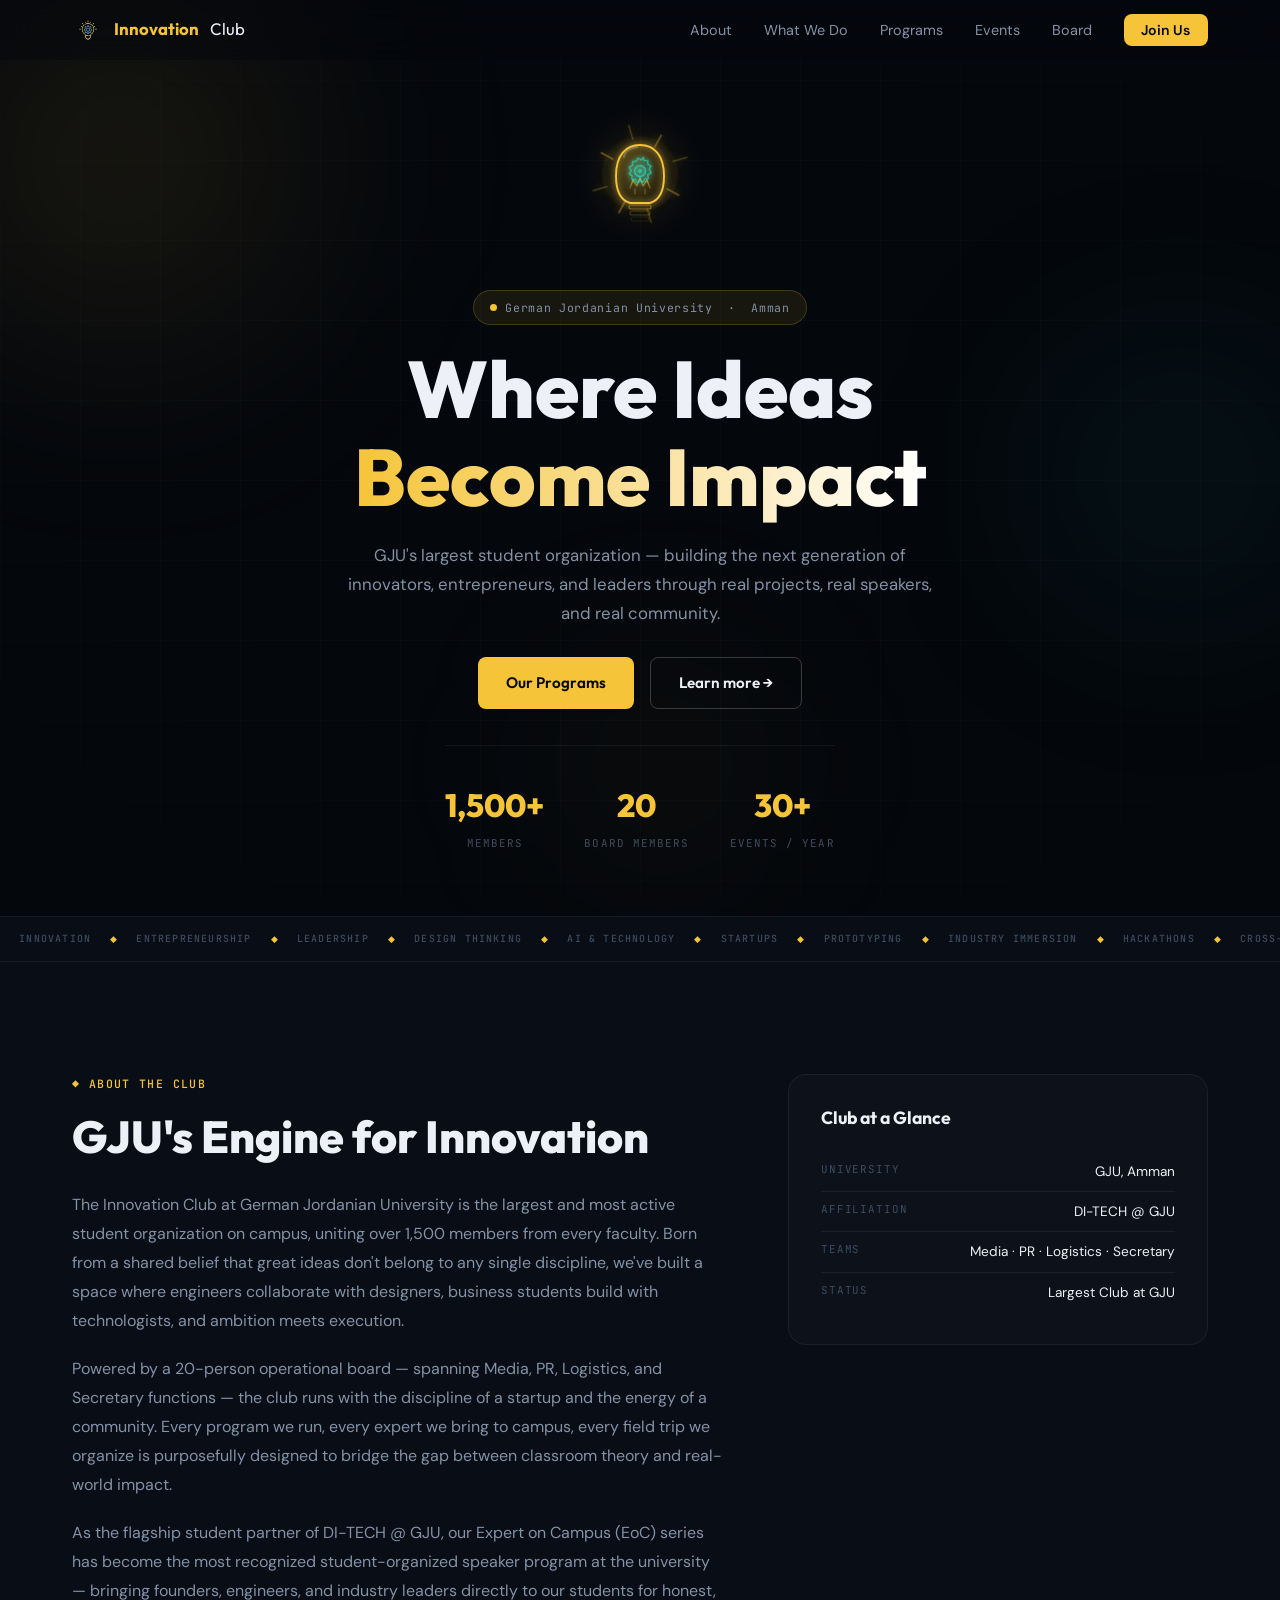
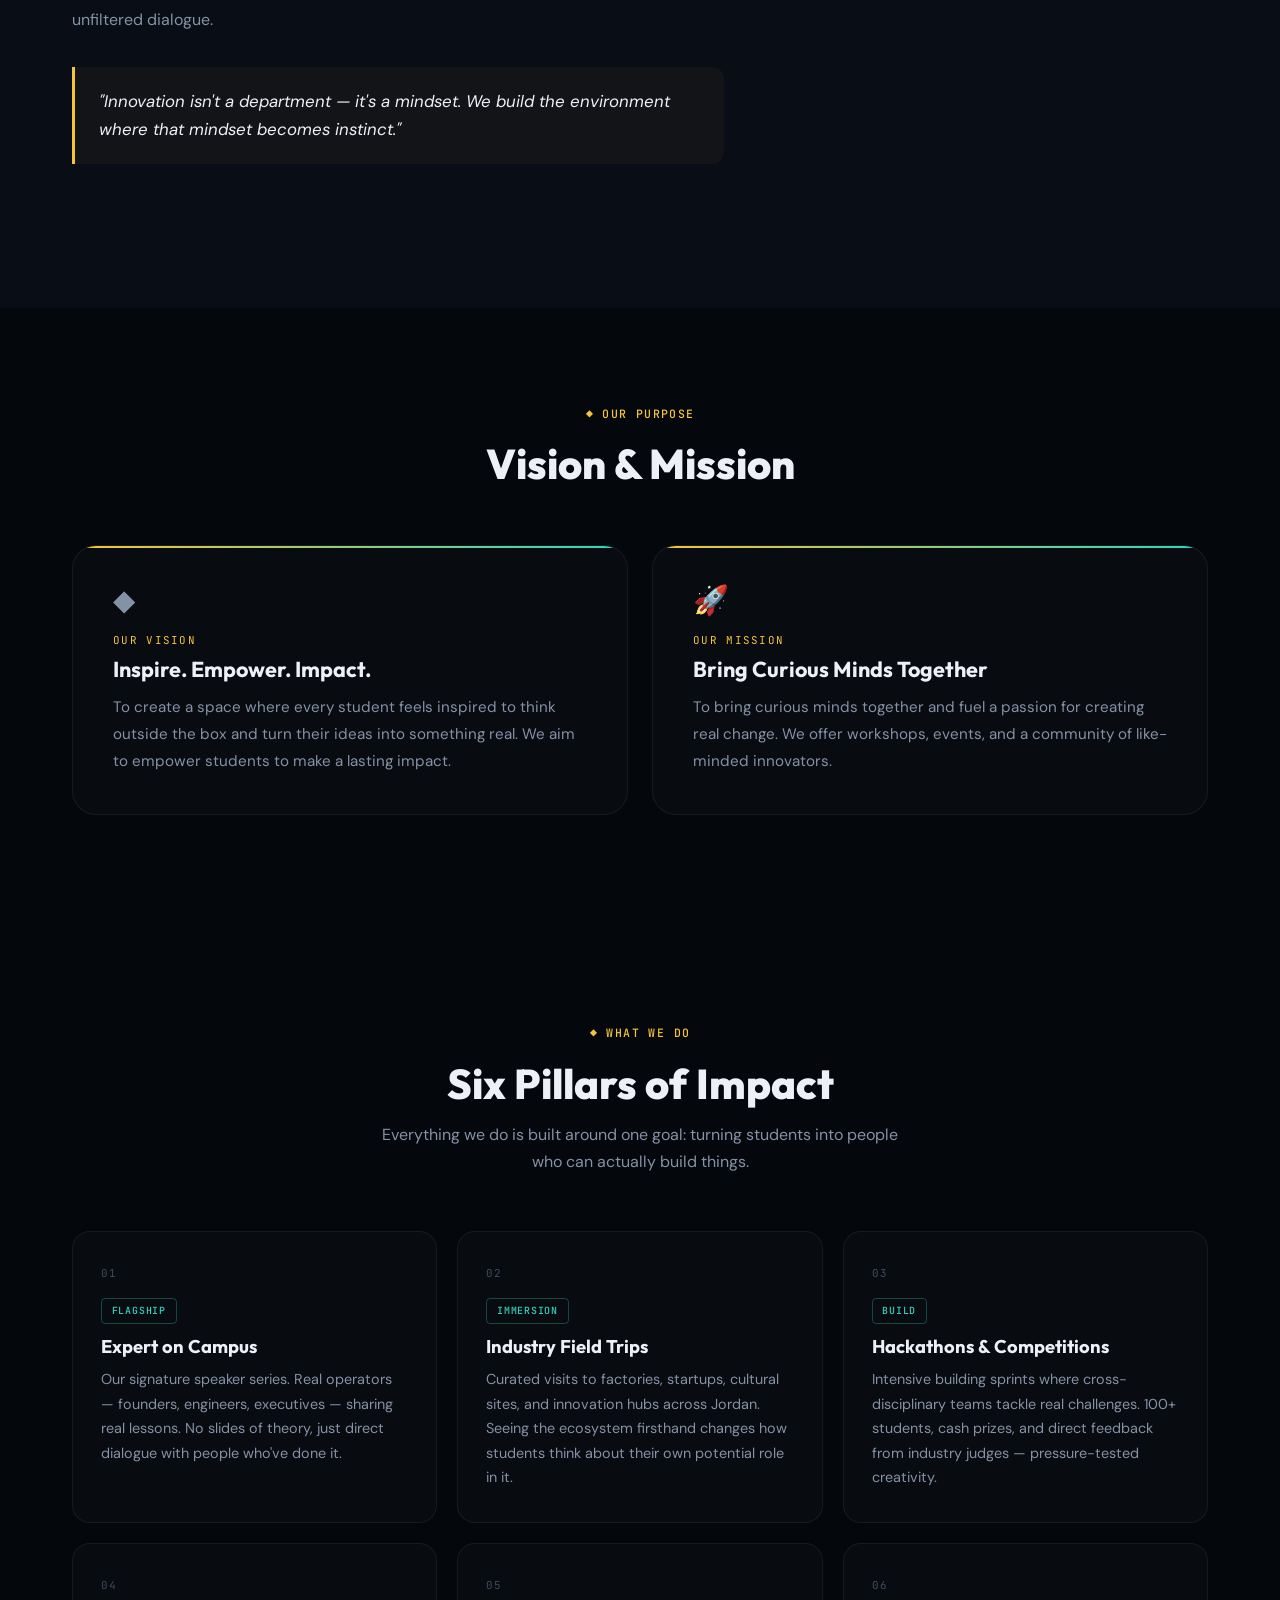
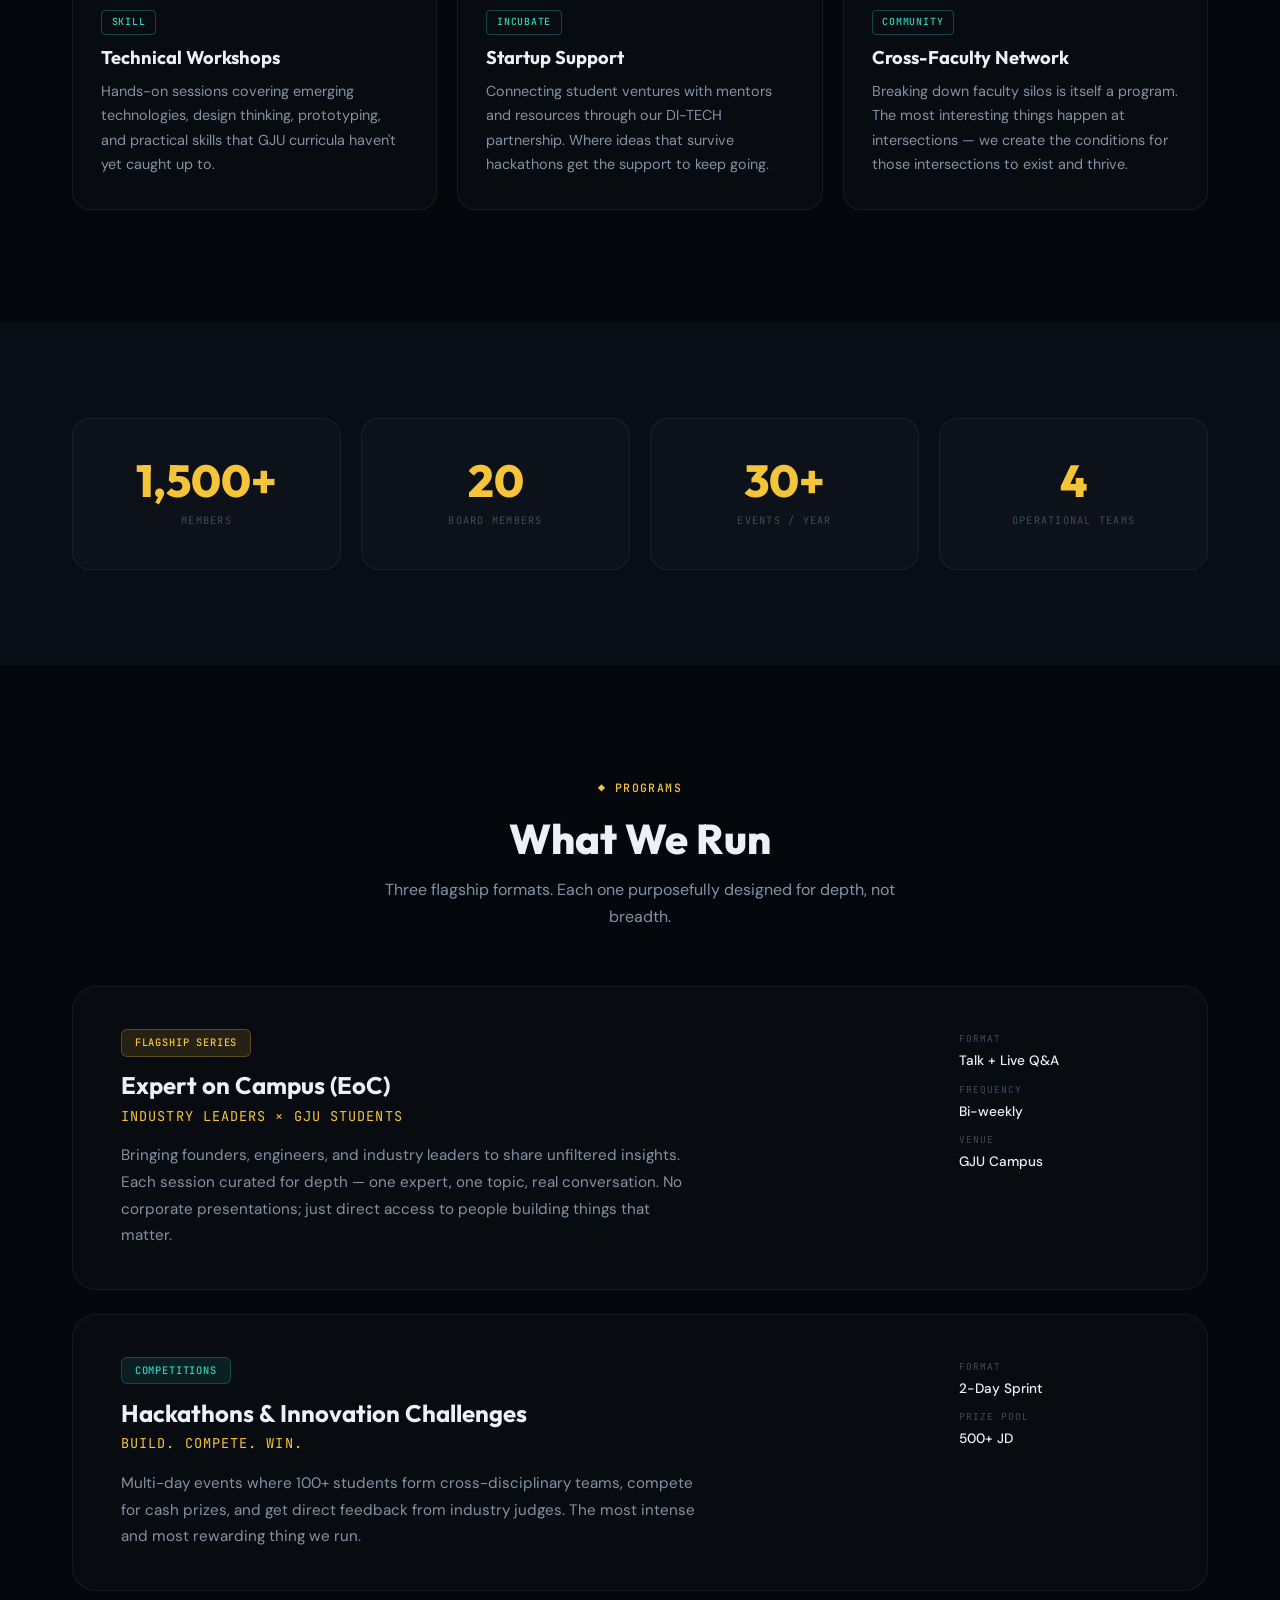
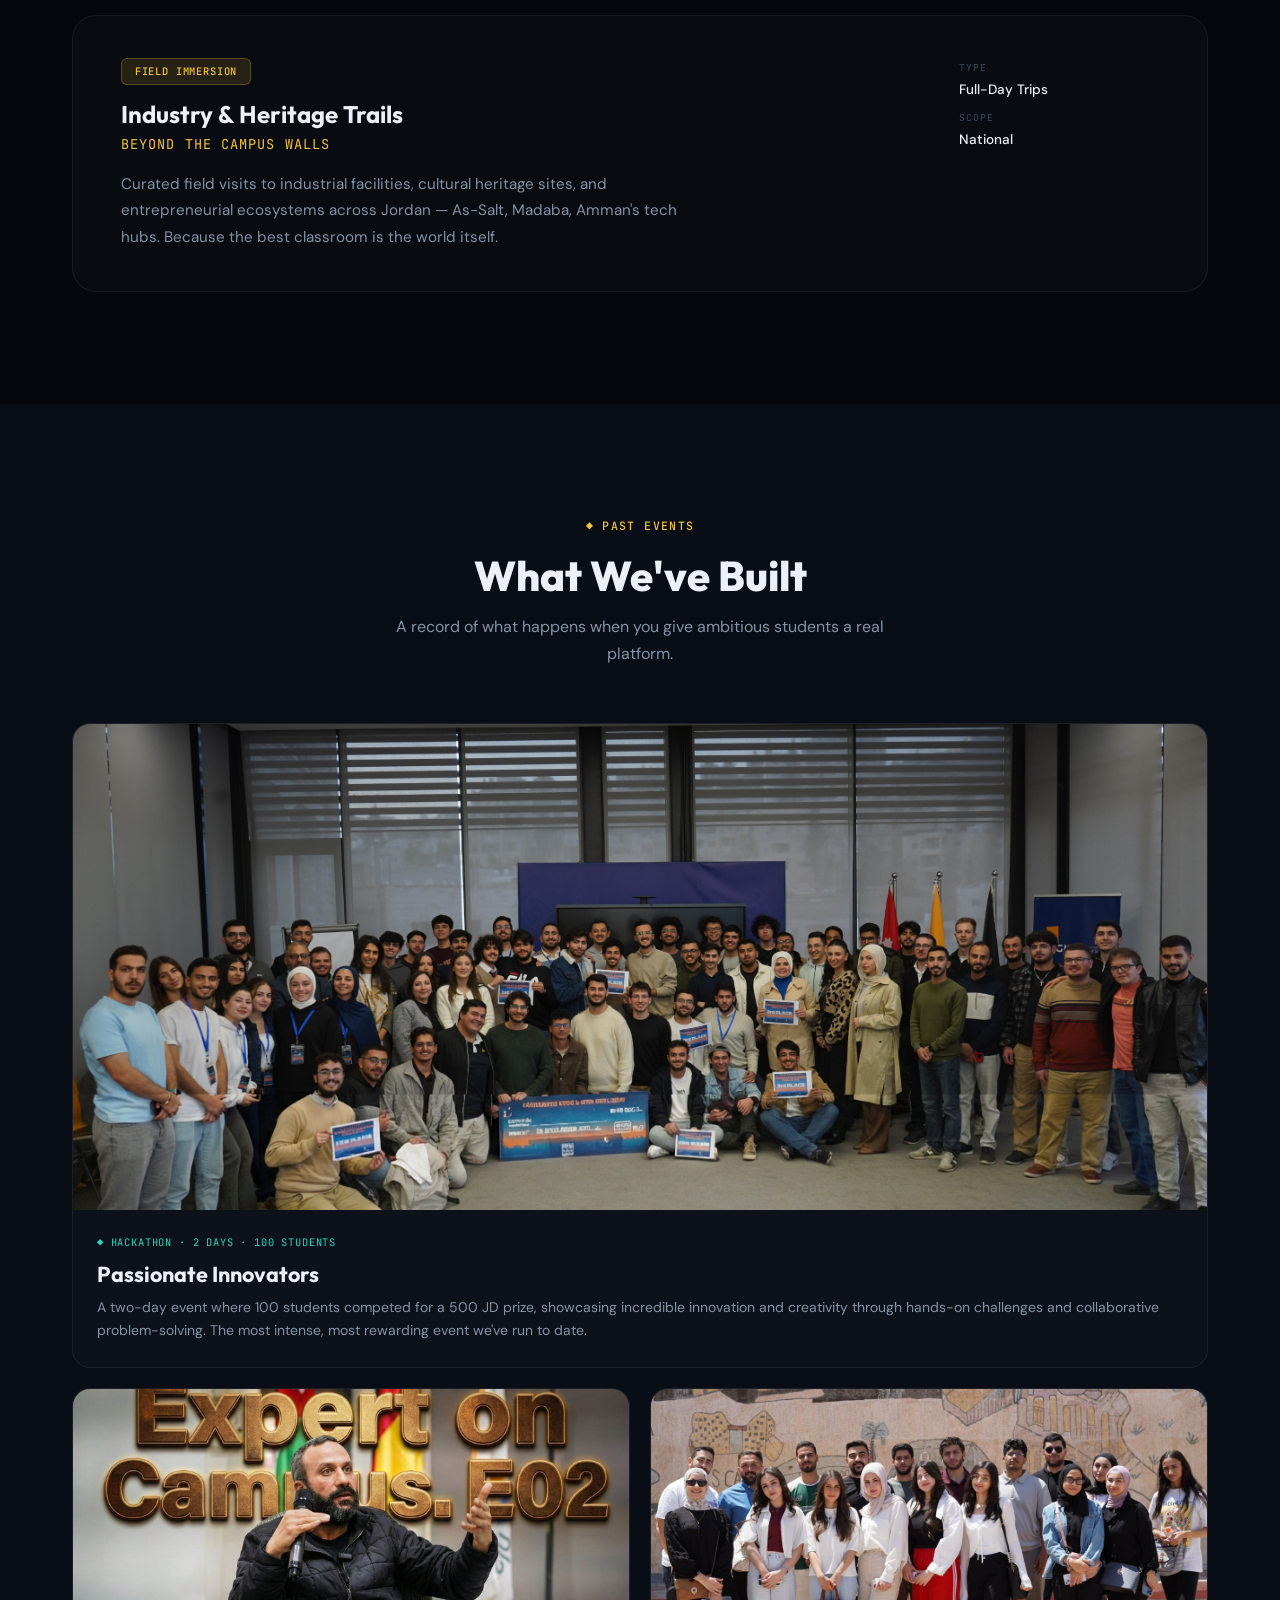
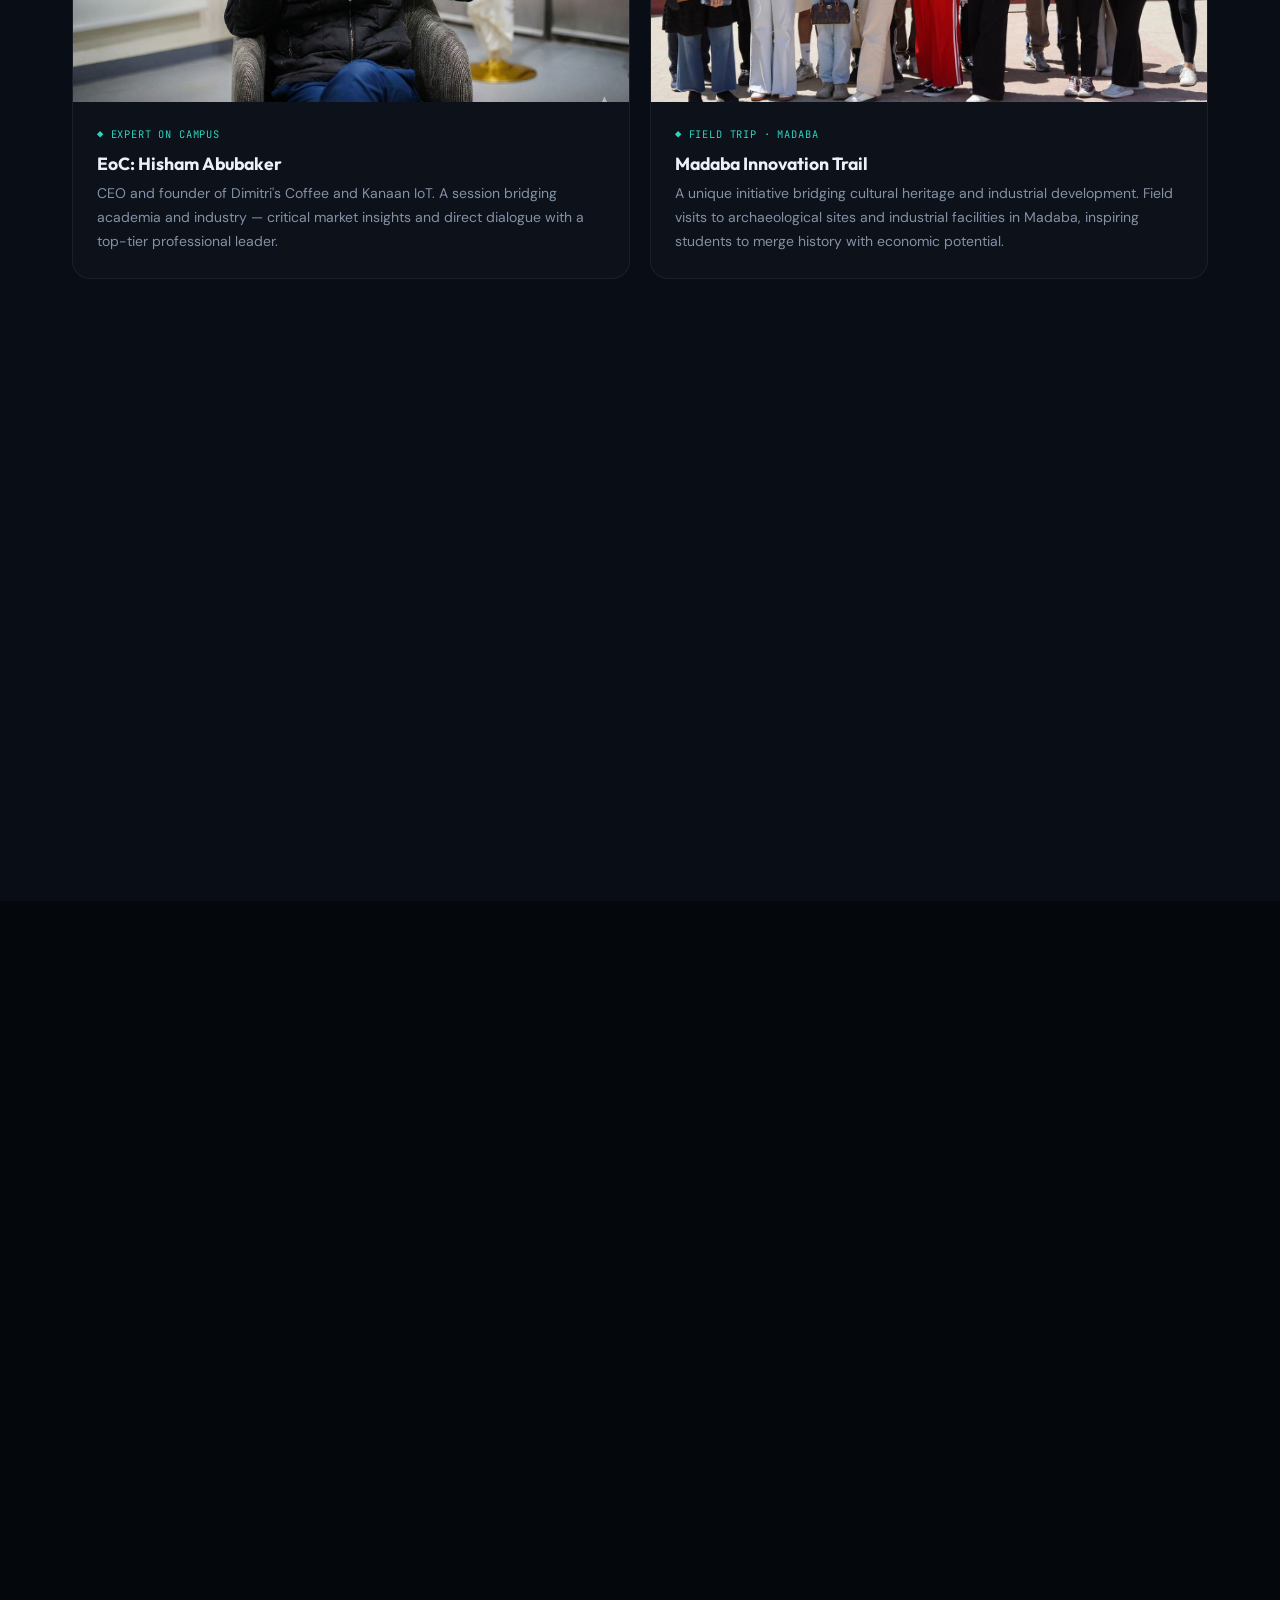
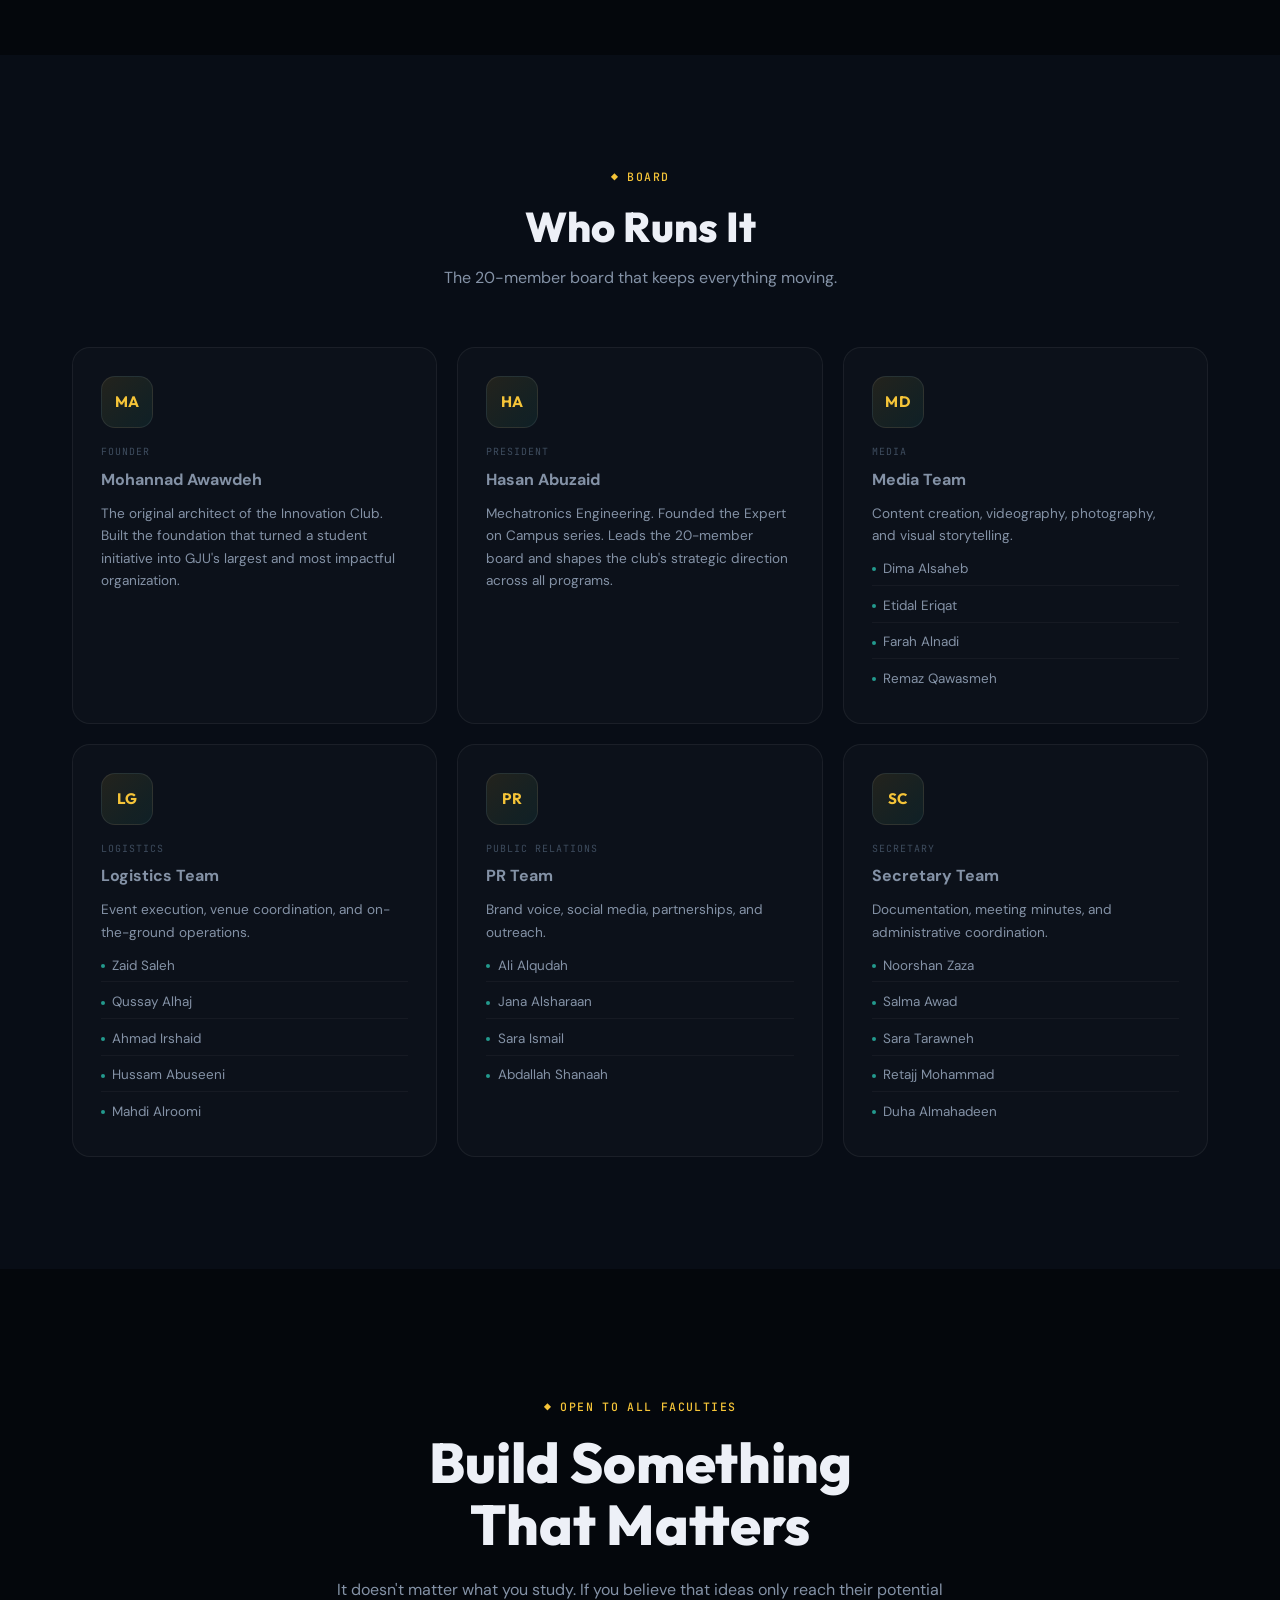
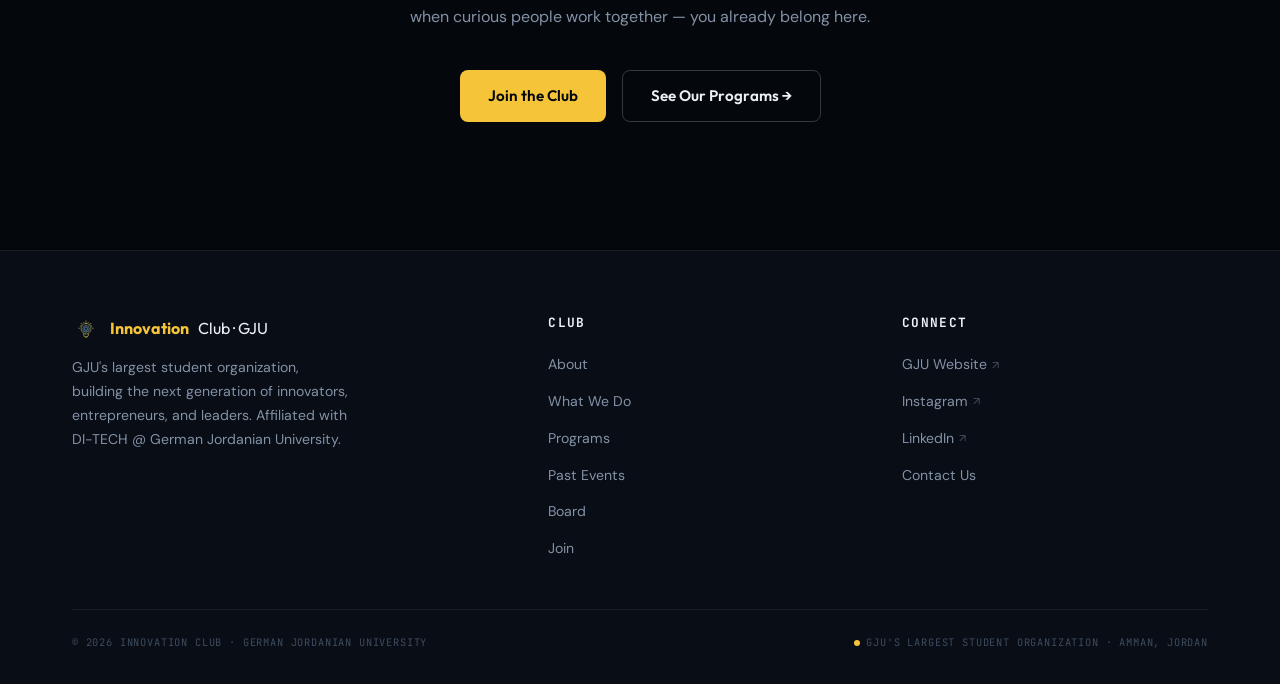
==== commit 3691b8c5: "Add files via upload" ====
--- a/index.html
+++ b/index.html
@@ -1180,25 +1180,6 @@
         <div class="glance-card">
           <h3 class="glance-title">Club at a Glance</h3>
 
-          <div class="stat-bar-wrap">
-            <div class="stat-bar-head"><span>Membership</span><span>100%</span></div>
-            <div class="stat-bar-track"><div class="gc-fill" data-width="100"></div></div>
-          </div>
-          <div class="stat-bar-wrap">
-            <div class="stat-bar-head"><span>Board Operations</span><span>90%</span></div>
-            <div class="stat-bar-track"><div class="gc-fill" data-width="90"></div></div>
-          </div>
-          <div class="stat-bar-wrap">
-            <div class="stat-bar-head"><span>Active Programs</span><span>80%</span></div>
-            <div class="stat-bar-track"><div class="gc-fill" data-width="80"></div></div>
-          </div>
-          <div class="stat-bar-wrap">
-            <div class="stat-bar-head"><span>Cross-Faculty Reach</span><span>95%</span></div>
-            <div class="stat-bar-track"><div class="gc-fill" data-width="95"></div></div>
-          </div>
-
-          <hr class="glance-sep">
-
           <div class="detail-row">
             <span class="detail-key">University</span>
             <span class="detail-val">GJU, Amman</span>
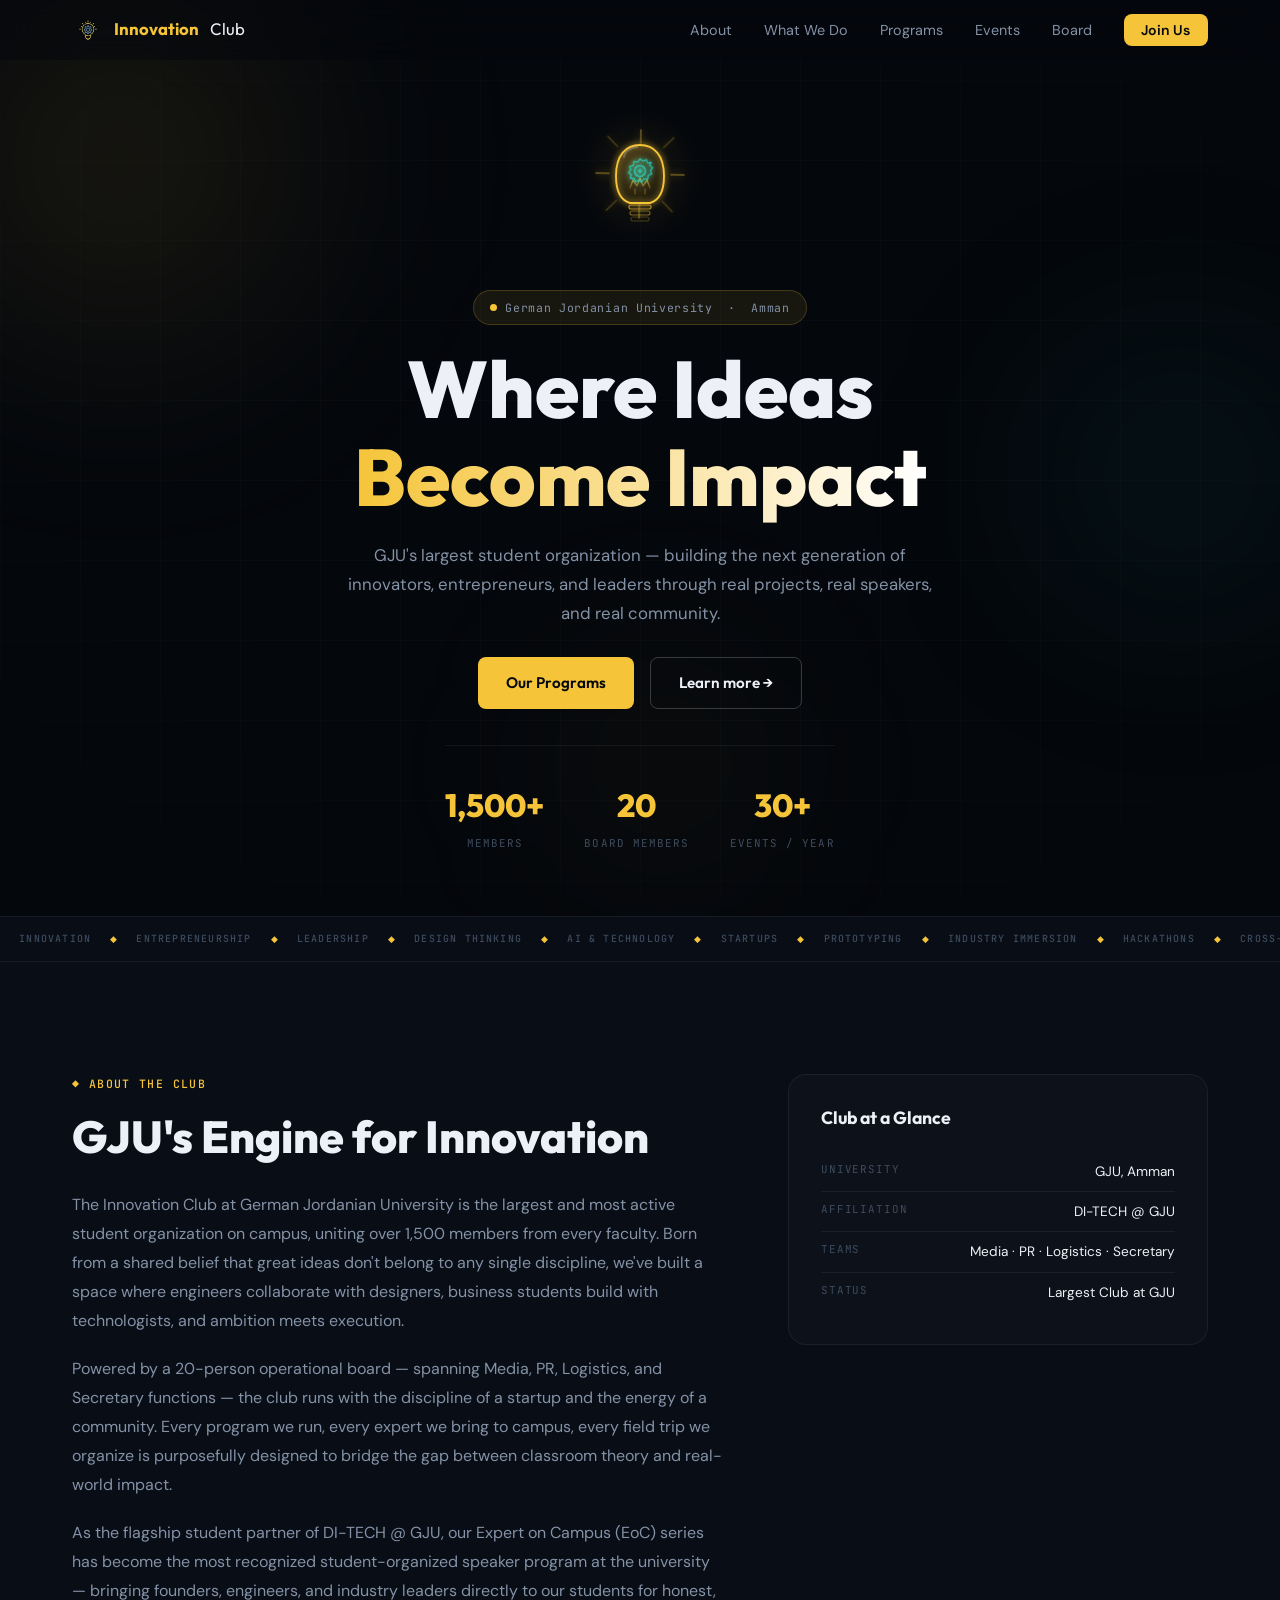
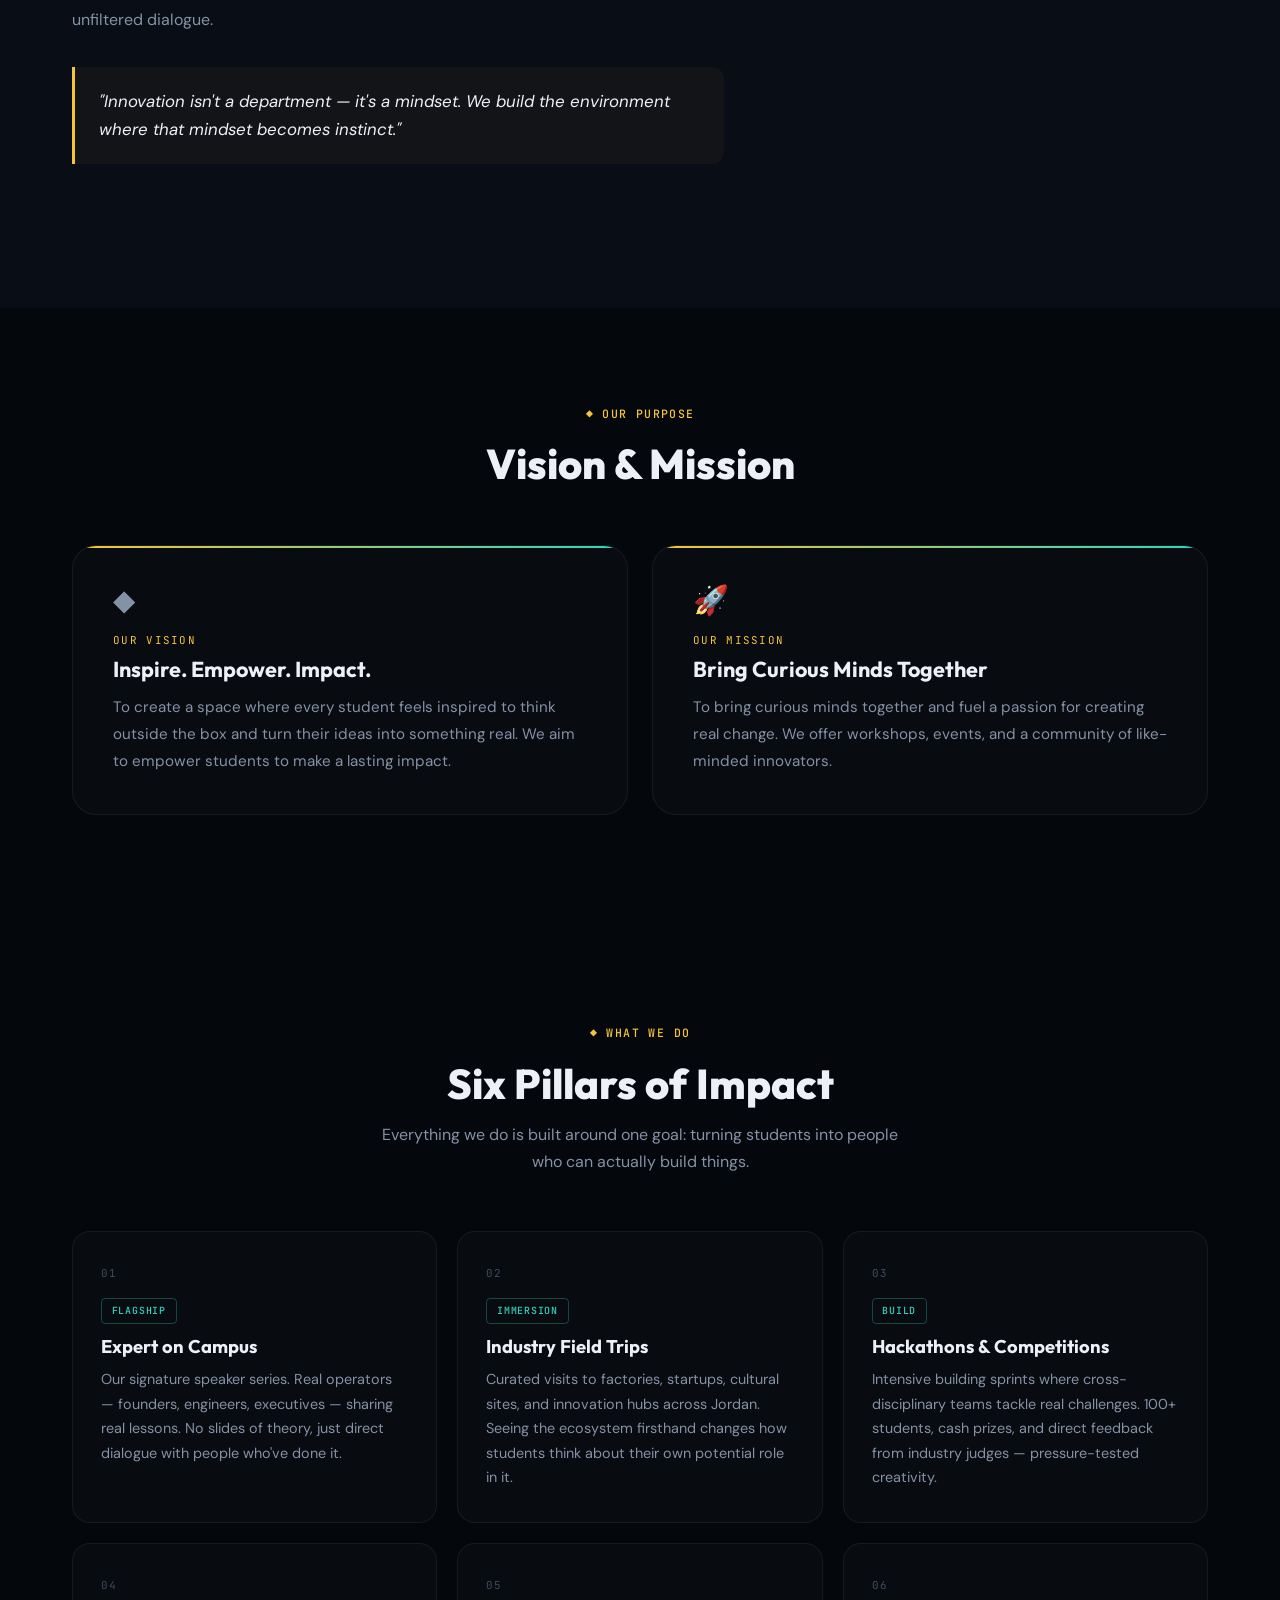
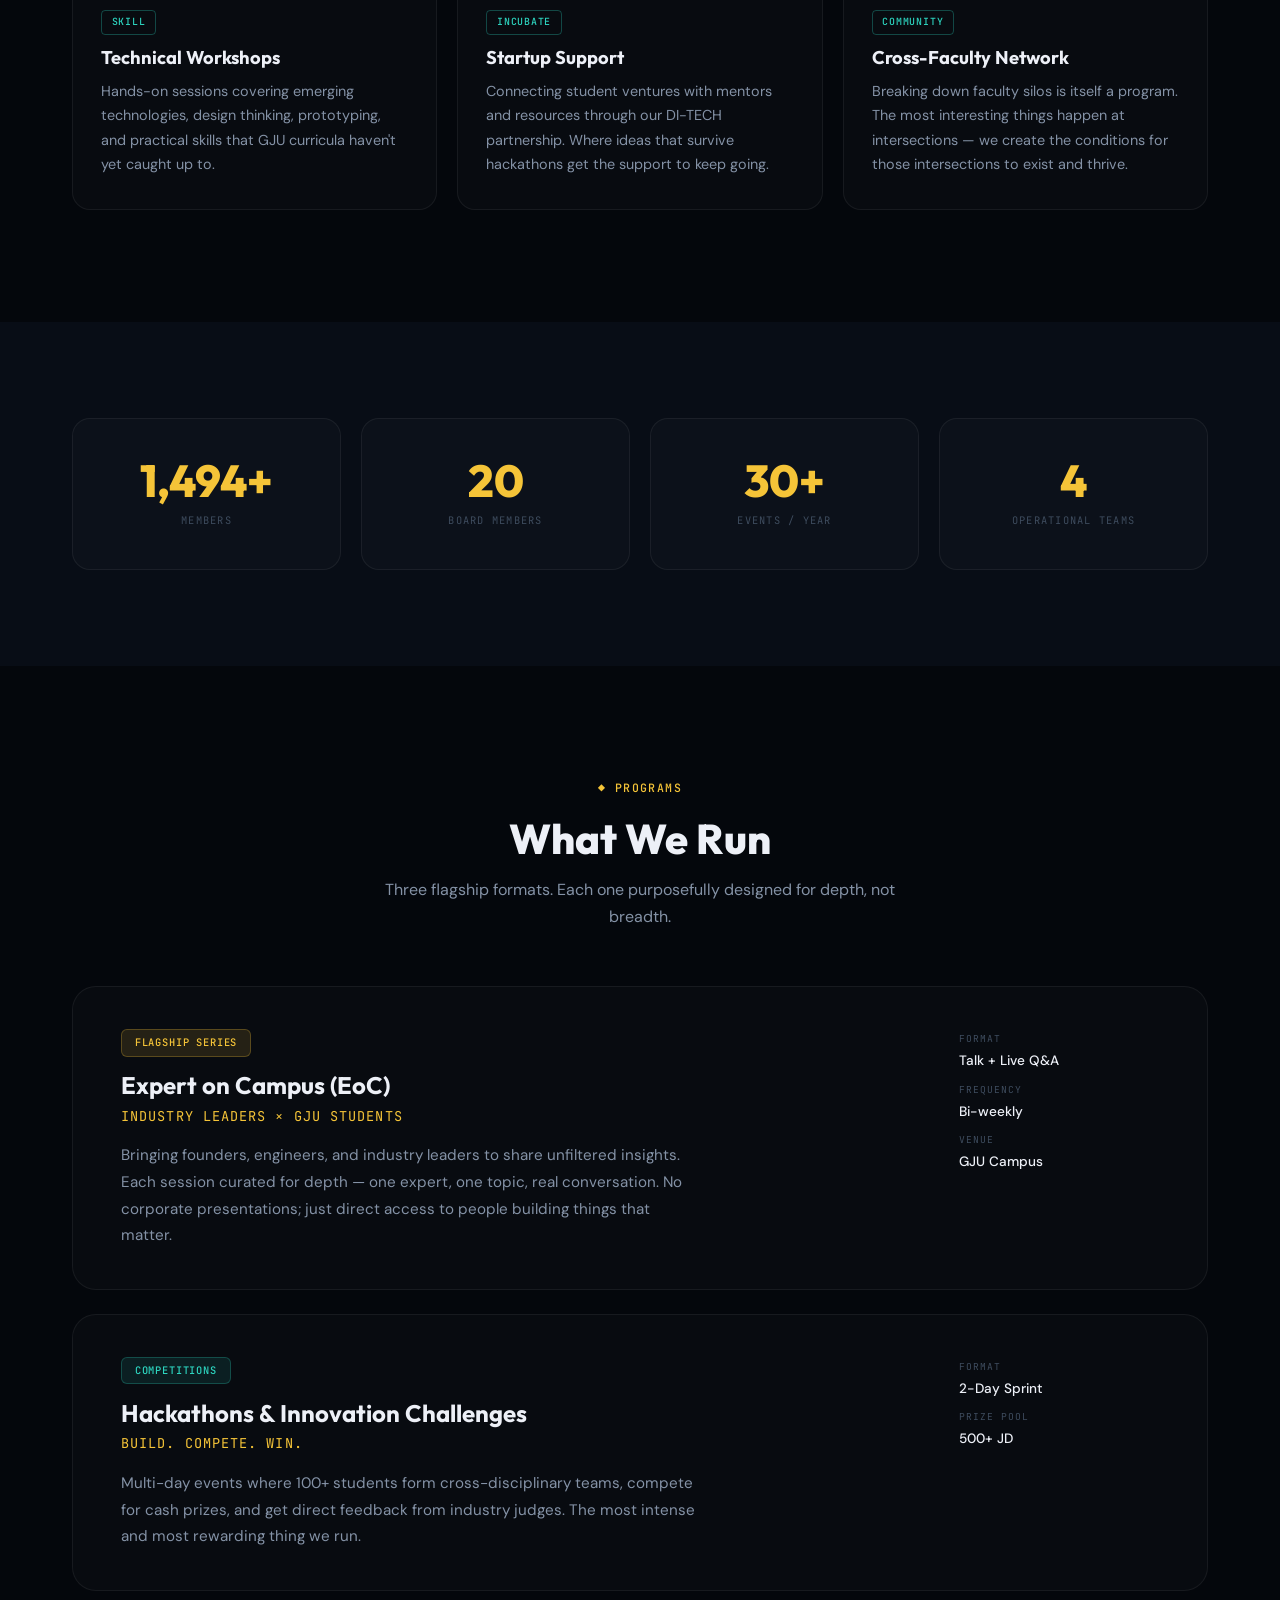
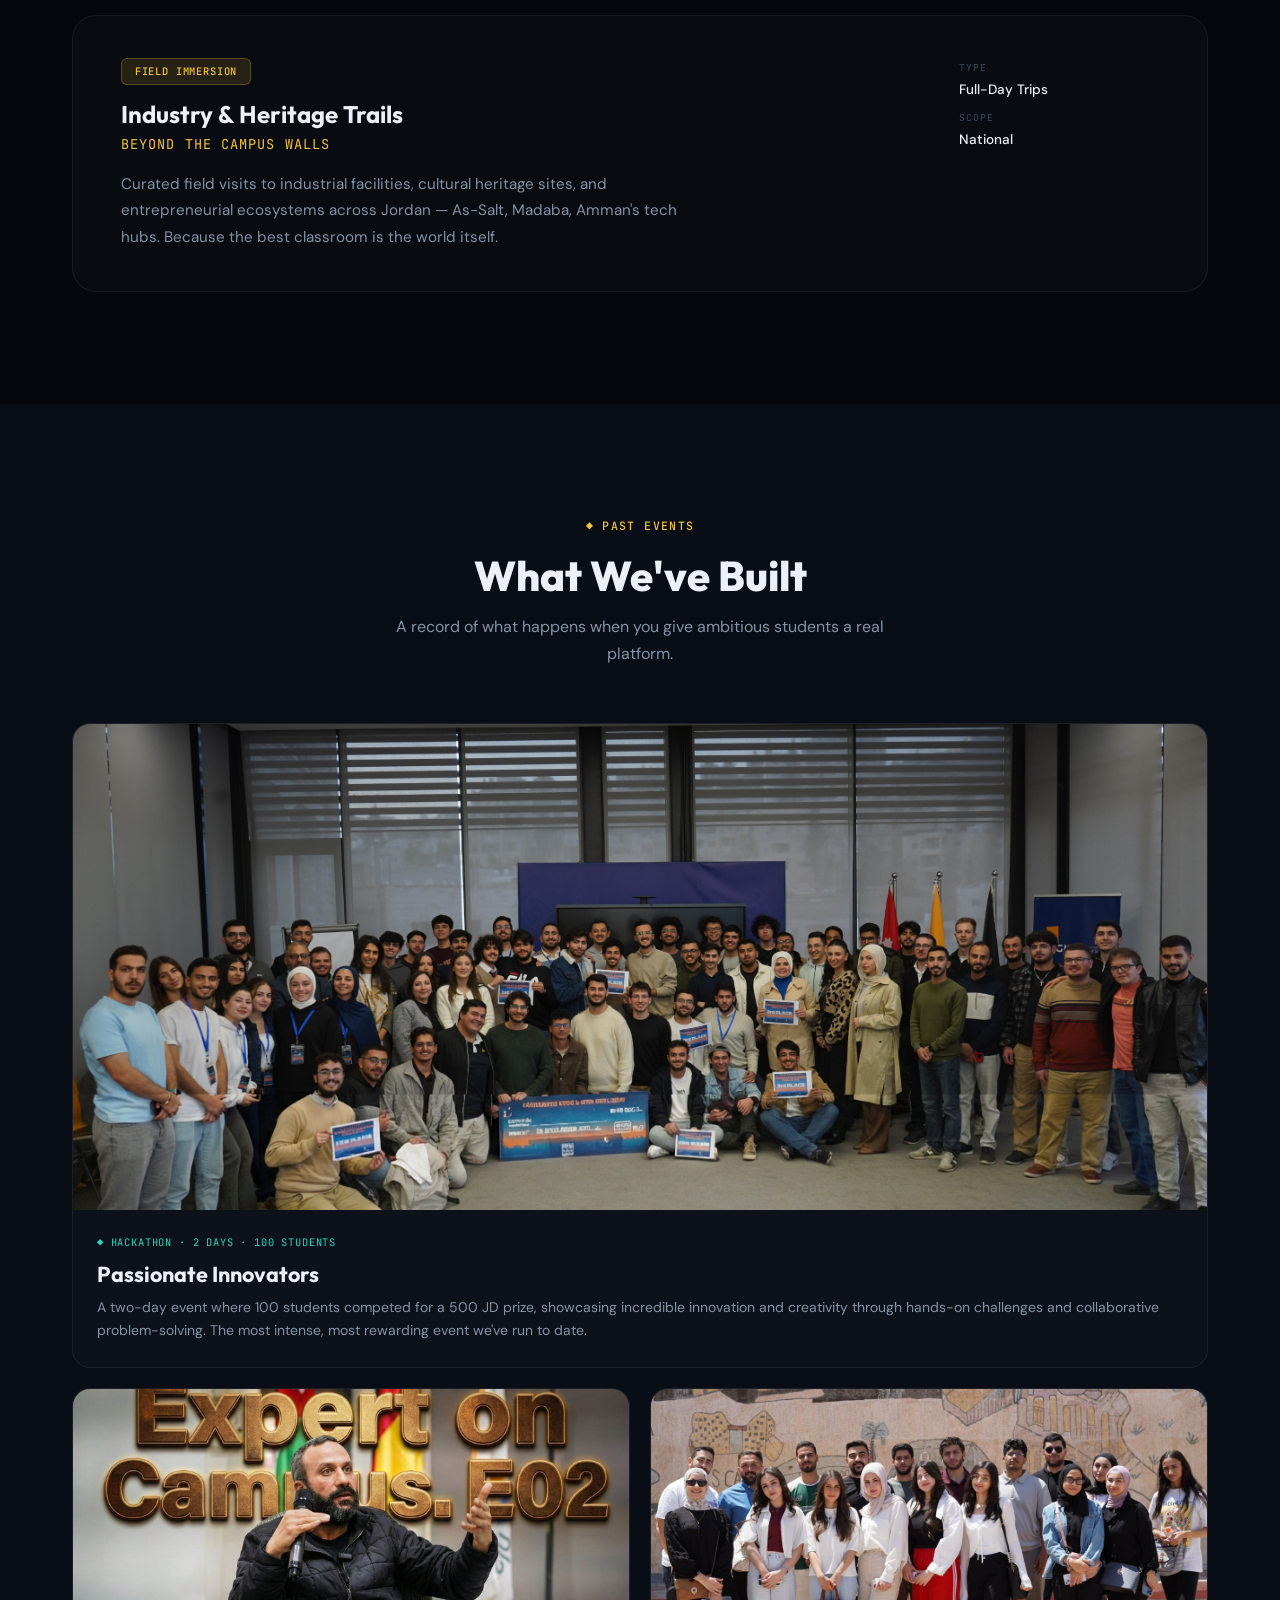
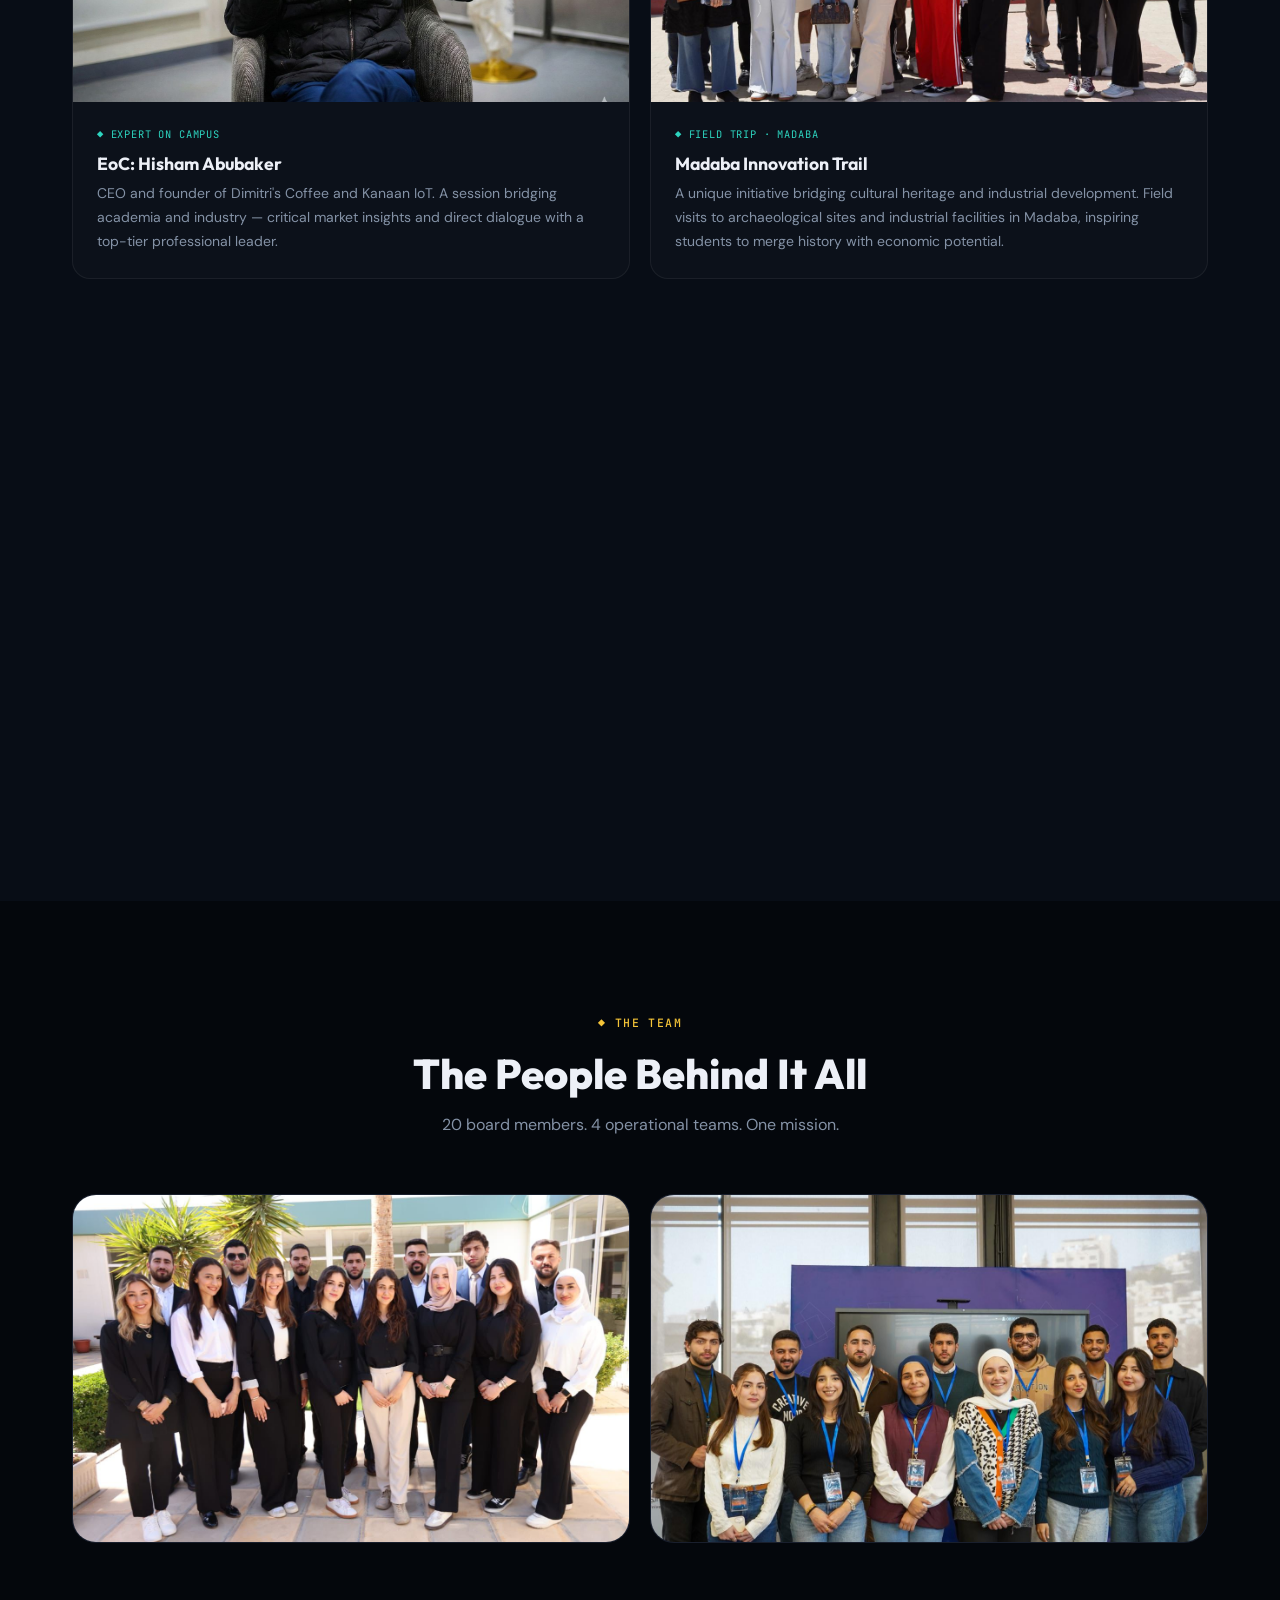
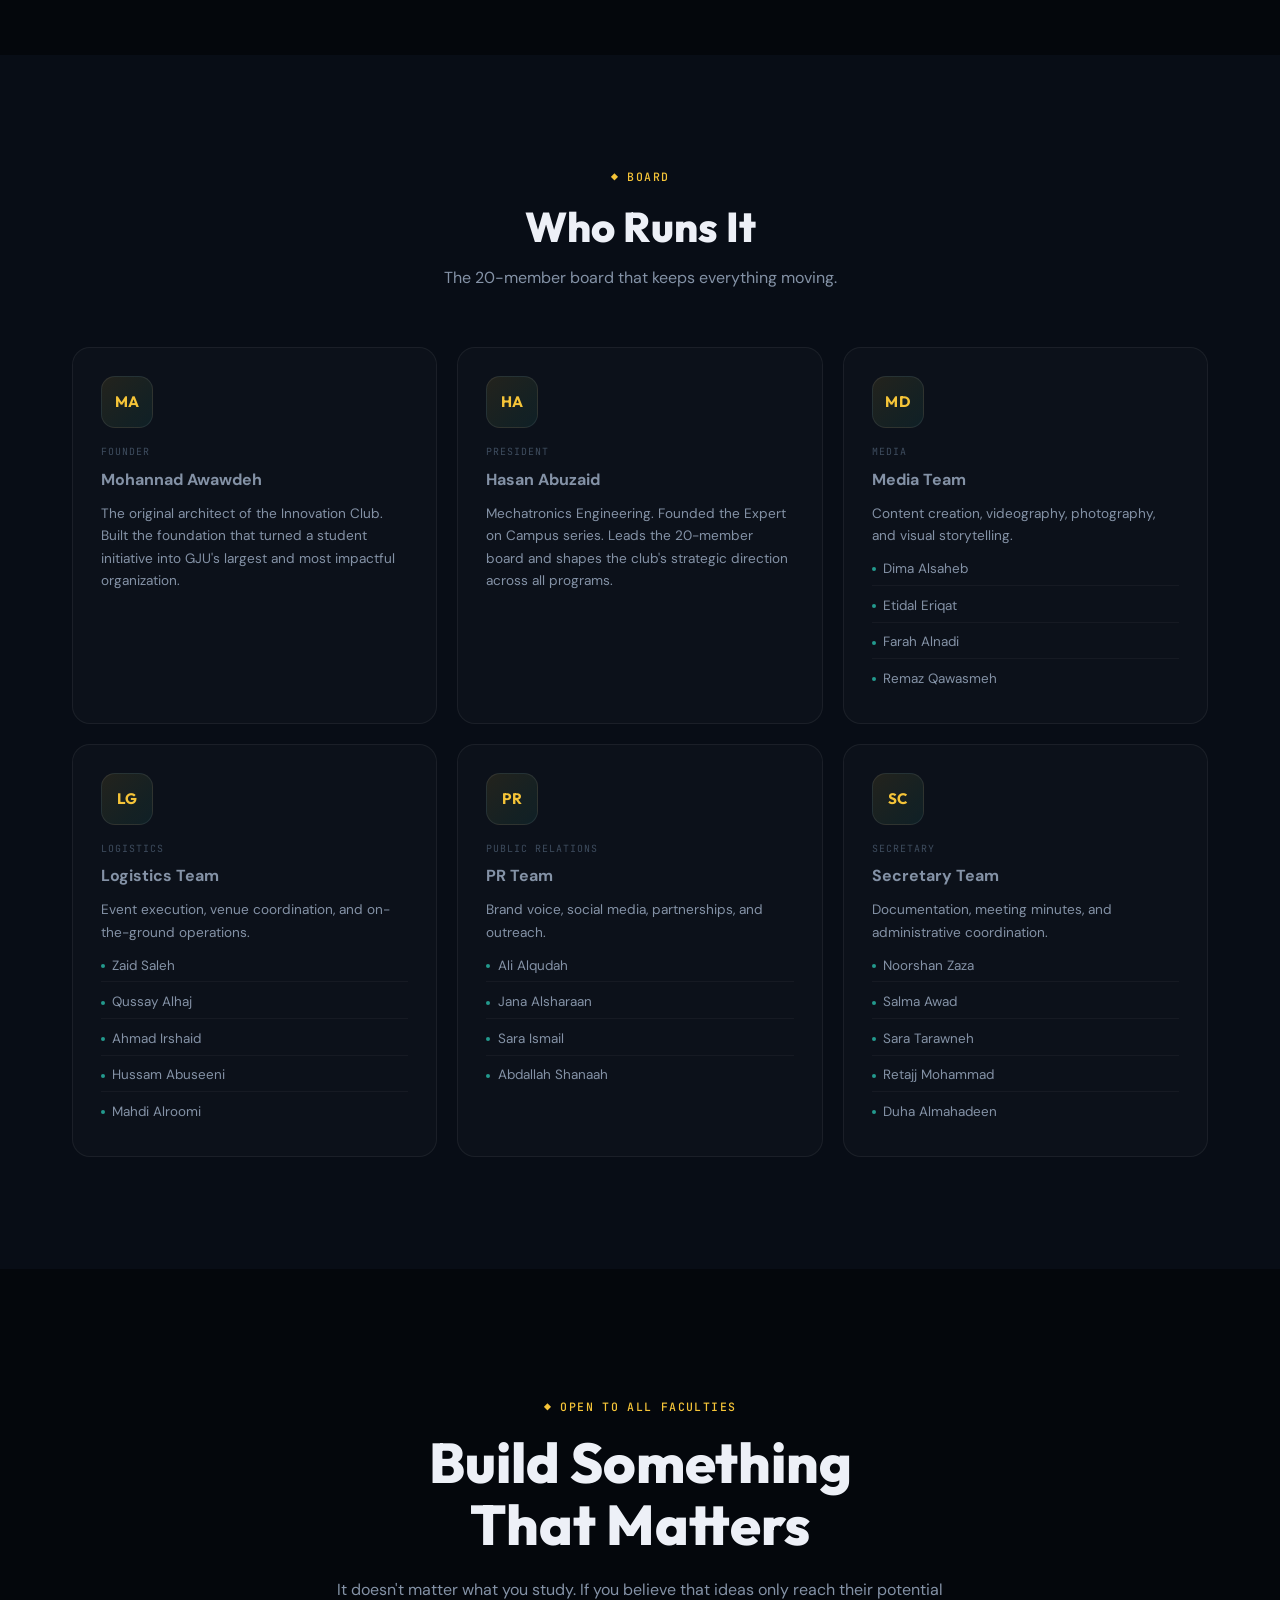
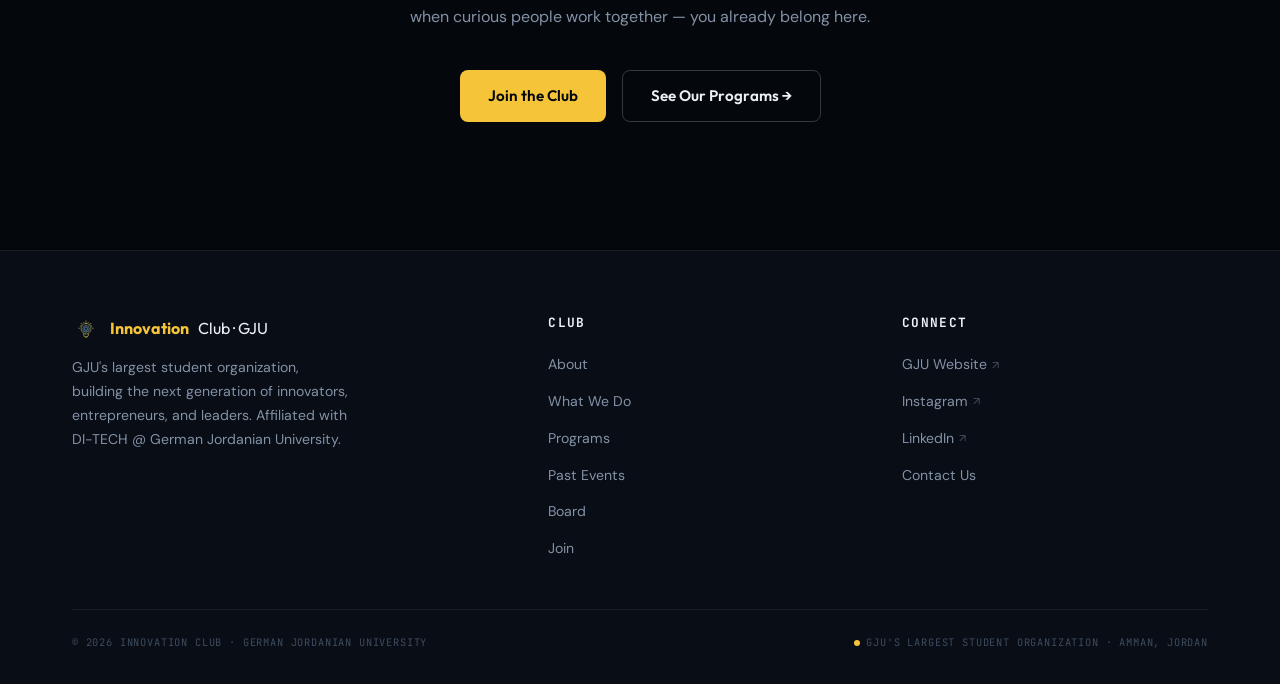
==== commit af1227a0: "Add files via upload" ====
--- a/index.html
+++ b/index.html
@@ -1642,7 +1642,7 @@
         when curious people work together — you already belong here.
       </p>
       <div class="join-btns rv rv-delay-3">
-        <a href="mailto:innovationclub@gju.edu.jo" class="btn btn-amber">Join the Club</a>
+        <a href="https://chat.whatsapp.com/IQHLxVh9CBuE3qbPdCDzAi" target="_blank" rel="noopener" class="btn btn-amber">Join the Club</a>
         <a href="#programs" class="btn btn-ghost">See Our Programs →</a>
       </div>
     </div>
@@ -1685,8 +1685,8 @@
         <h4>Connect</h4>
         <ul>
           <li><a href="https://www.gju.edu.jo" target="_blank" rel="noopener">GJU Website <span class="ext">↗</span></a></li>
-          <li><a href="https://www.instagram.com" target="_blank" rel="noopener">Instagram <span class="ext">↗</span></a></li>
-          <li><a href="https://www.linkedin.com" target="_blank" rel="noopener">LinkedIn <span class="ext">↗</span></a></li>
+          <li><a href="https://www.instagram.com/innovationclub.gju/" target="_blank" rel="noopener">Instagram <span class="ext">↗</span></a></li>
+          <li><a href="https://www.linkedin.com/company/innovation-club-gju/" target="_blank" rel="noopener">LinkedIn <span class="ext">↗</span></a></li>
           <li><a href="mailto:innovationclub@gju.edu.jo">Contact Us</a></li>
         </ul>
       </div>
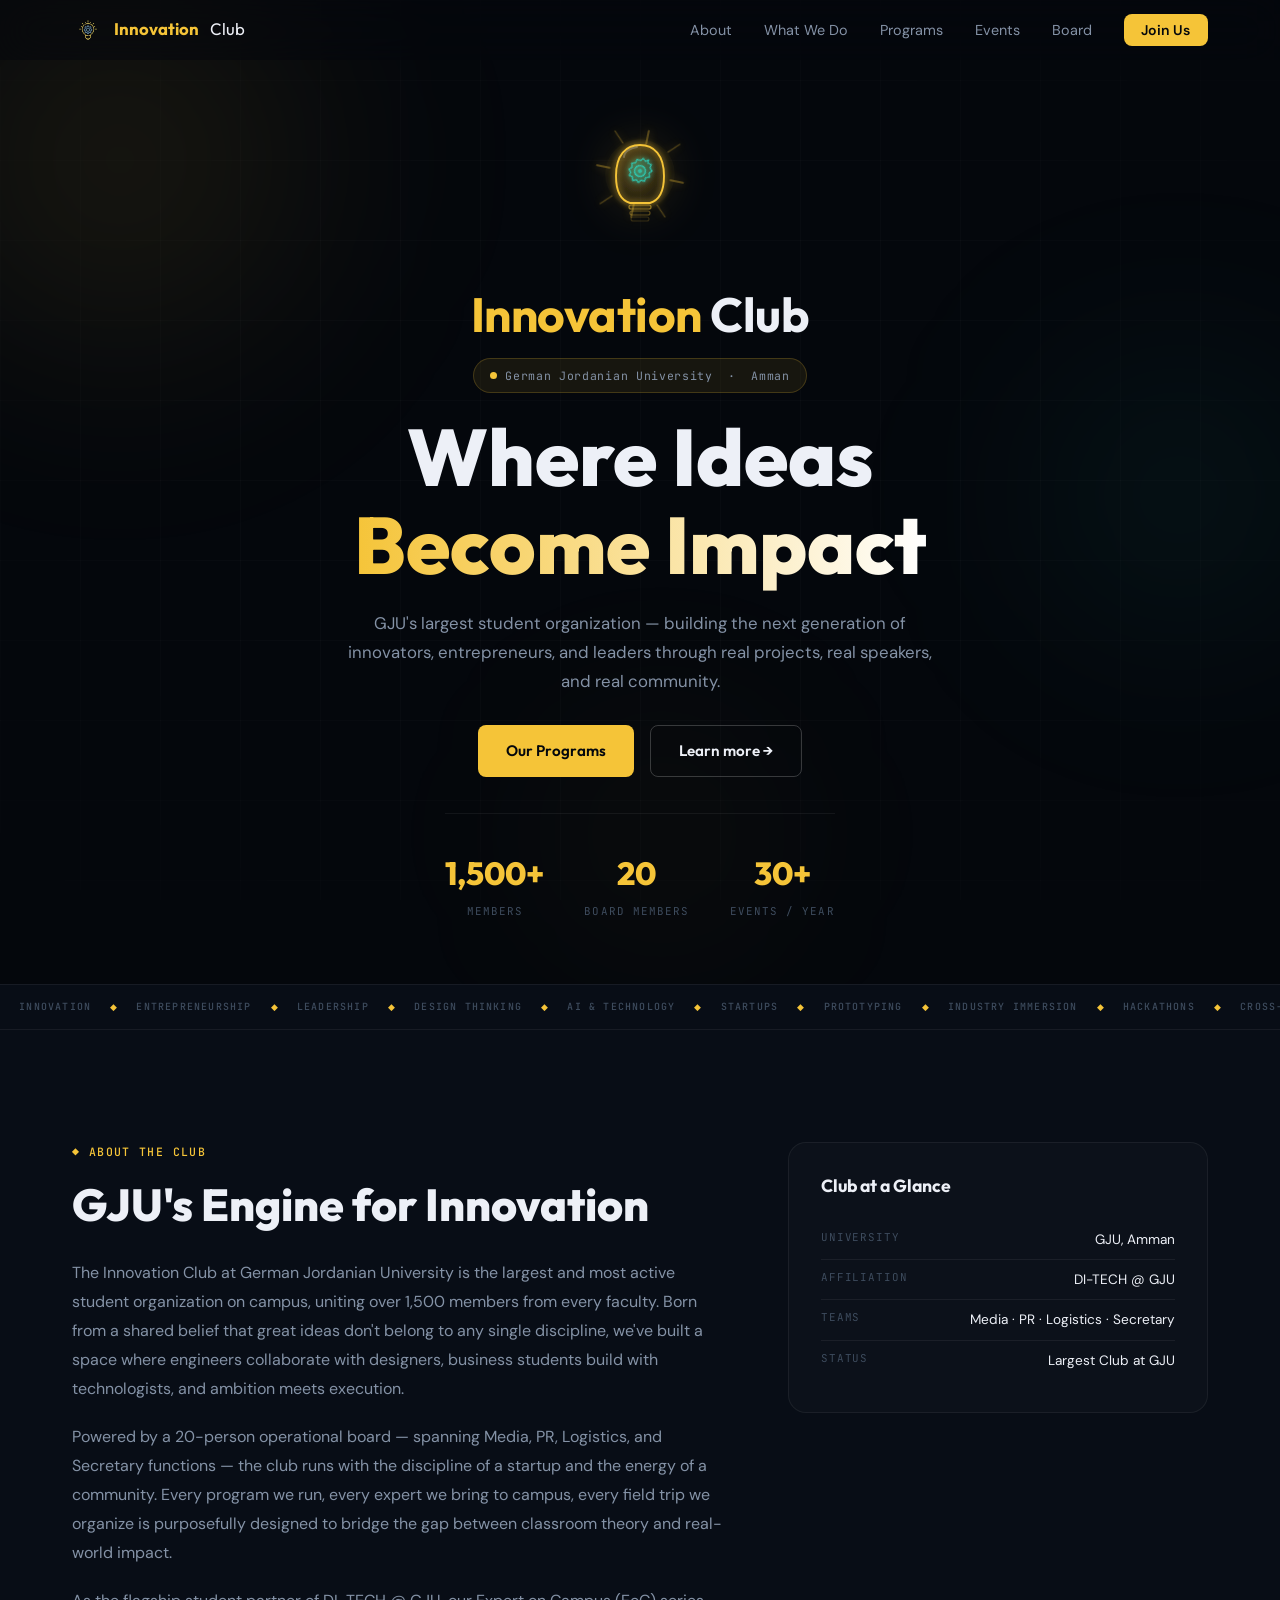
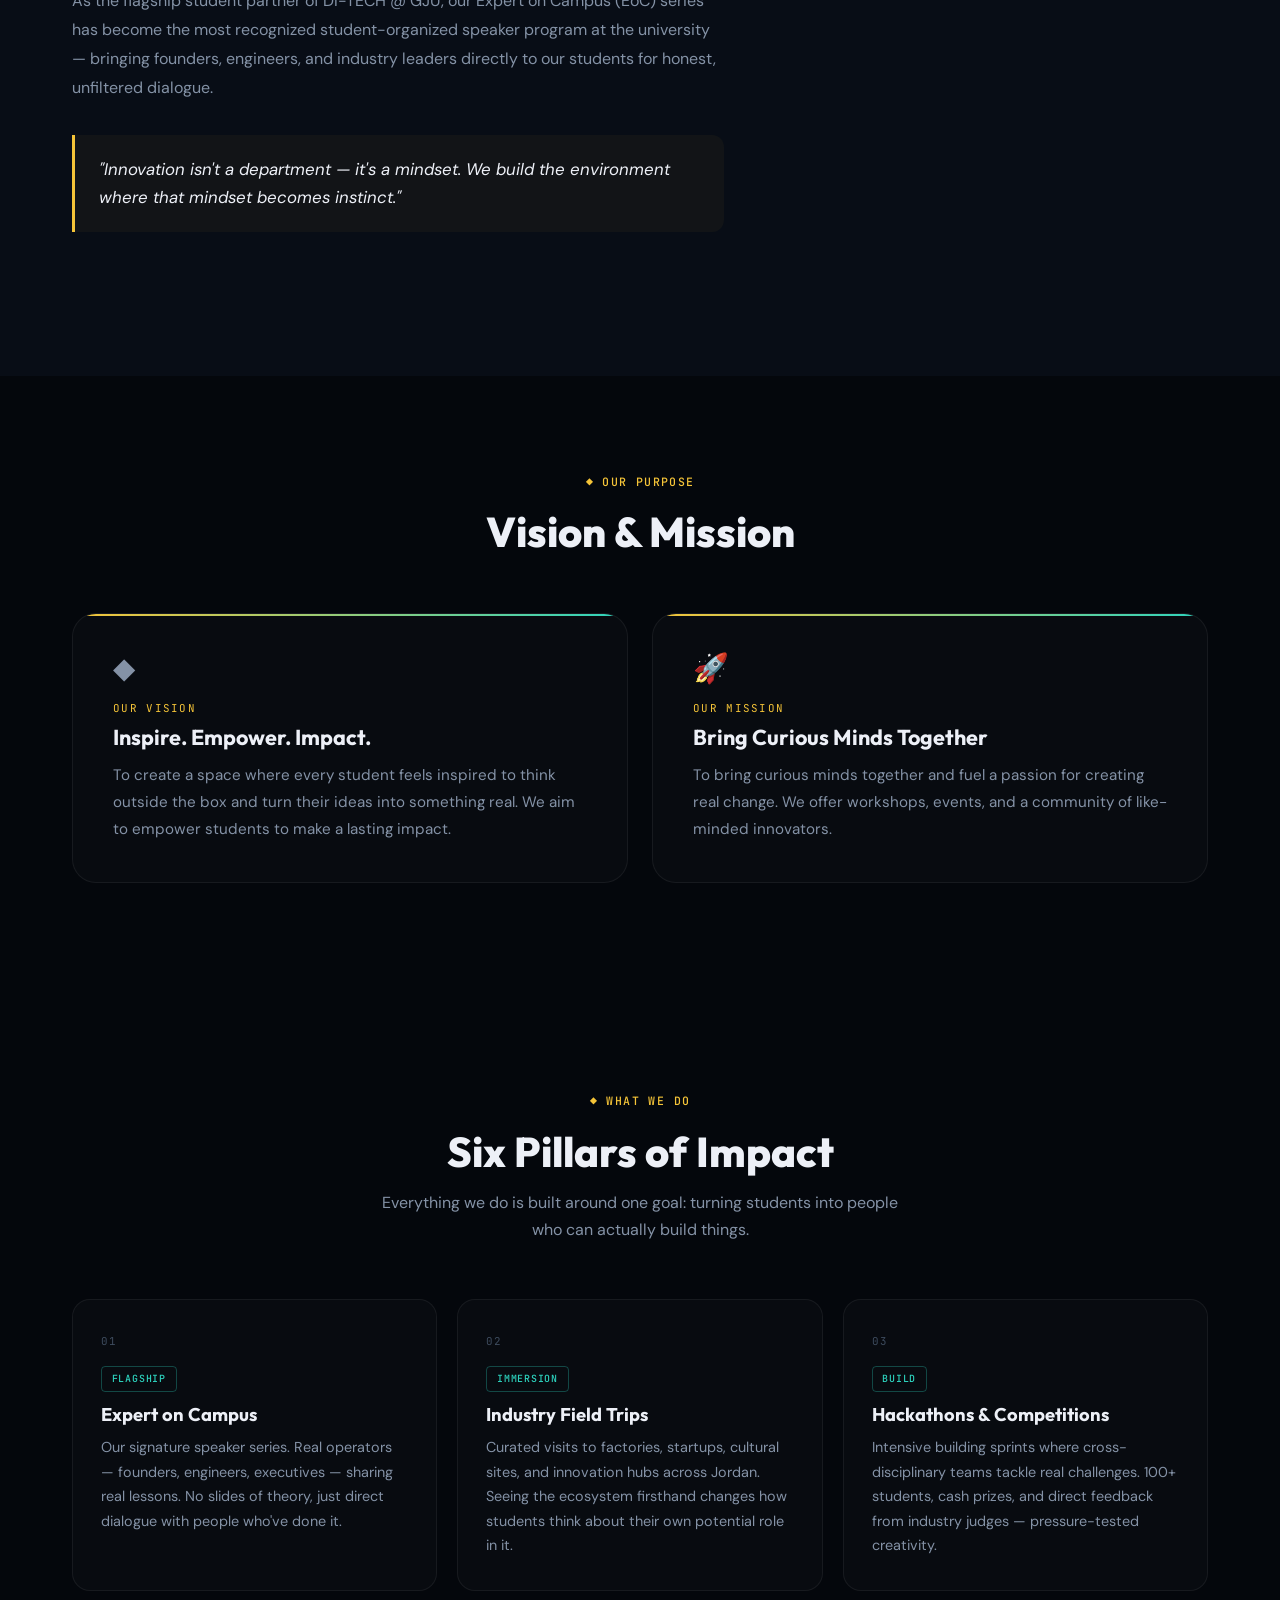
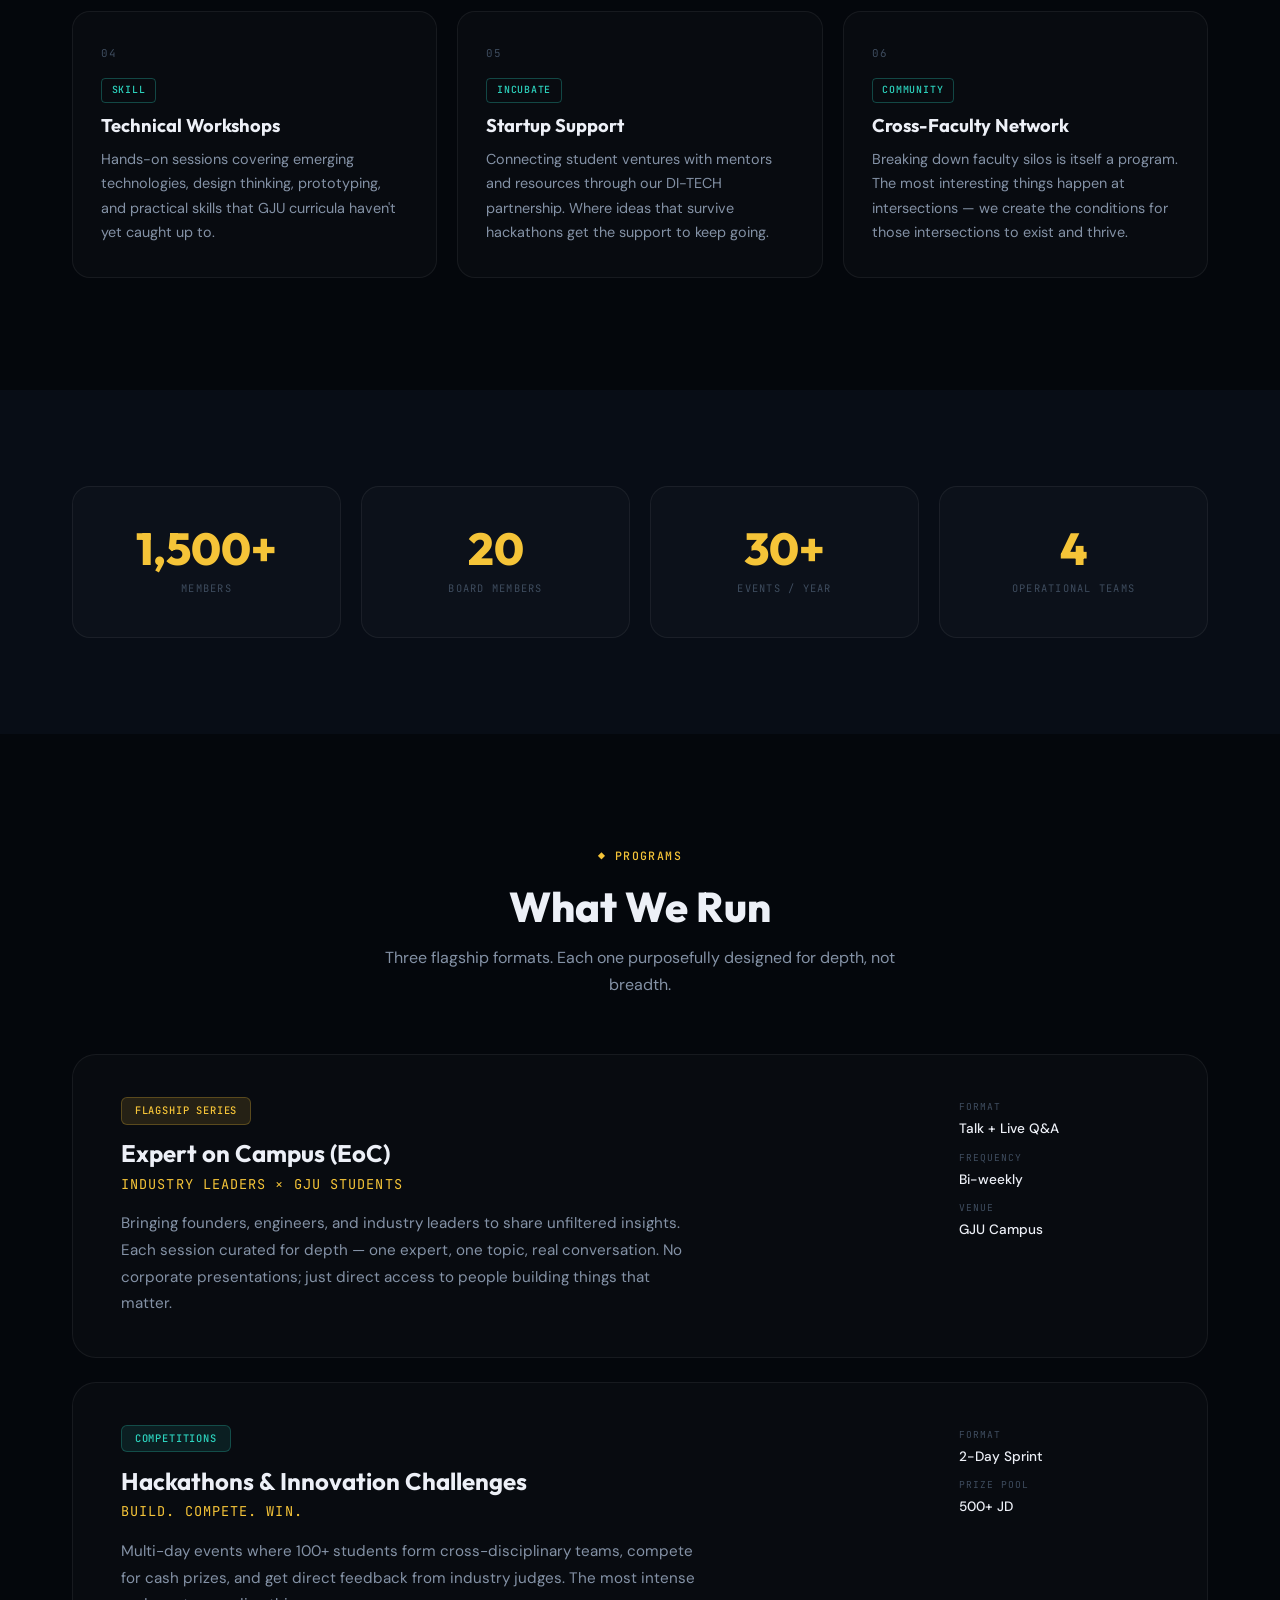
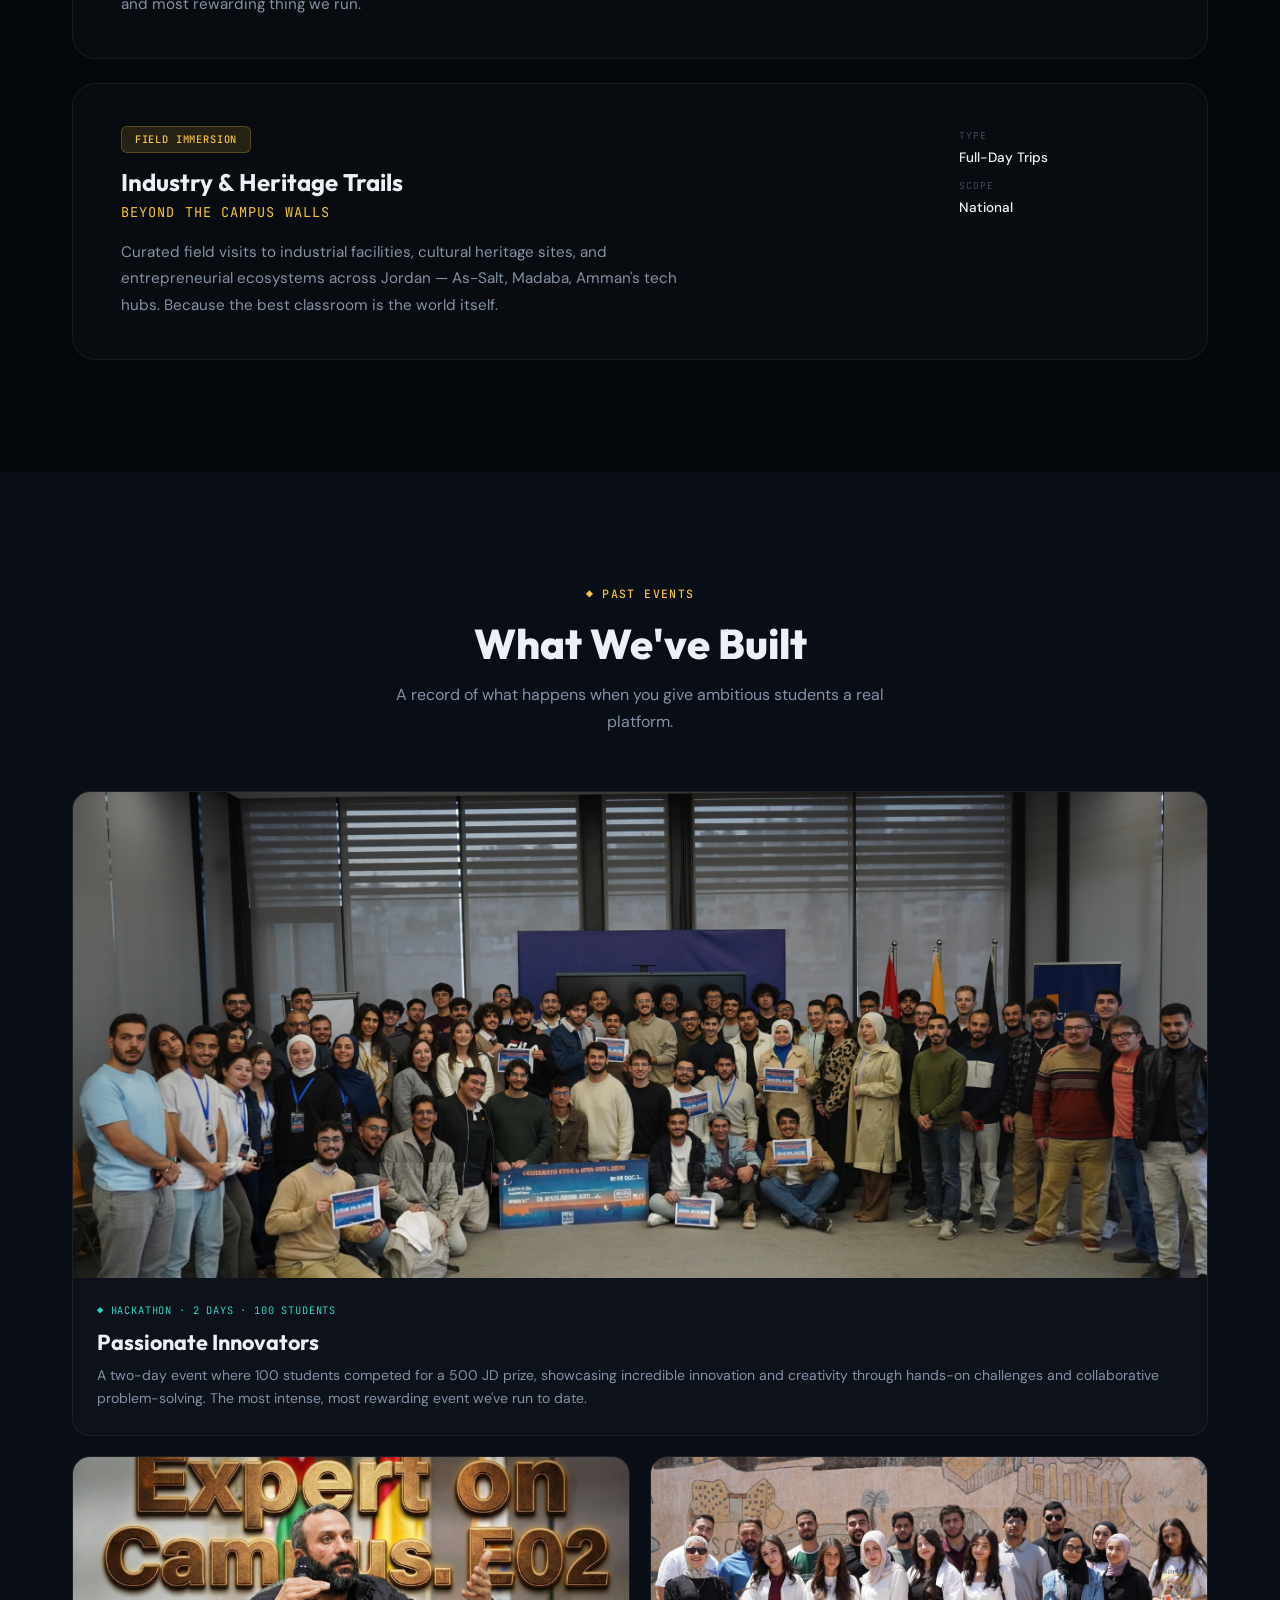
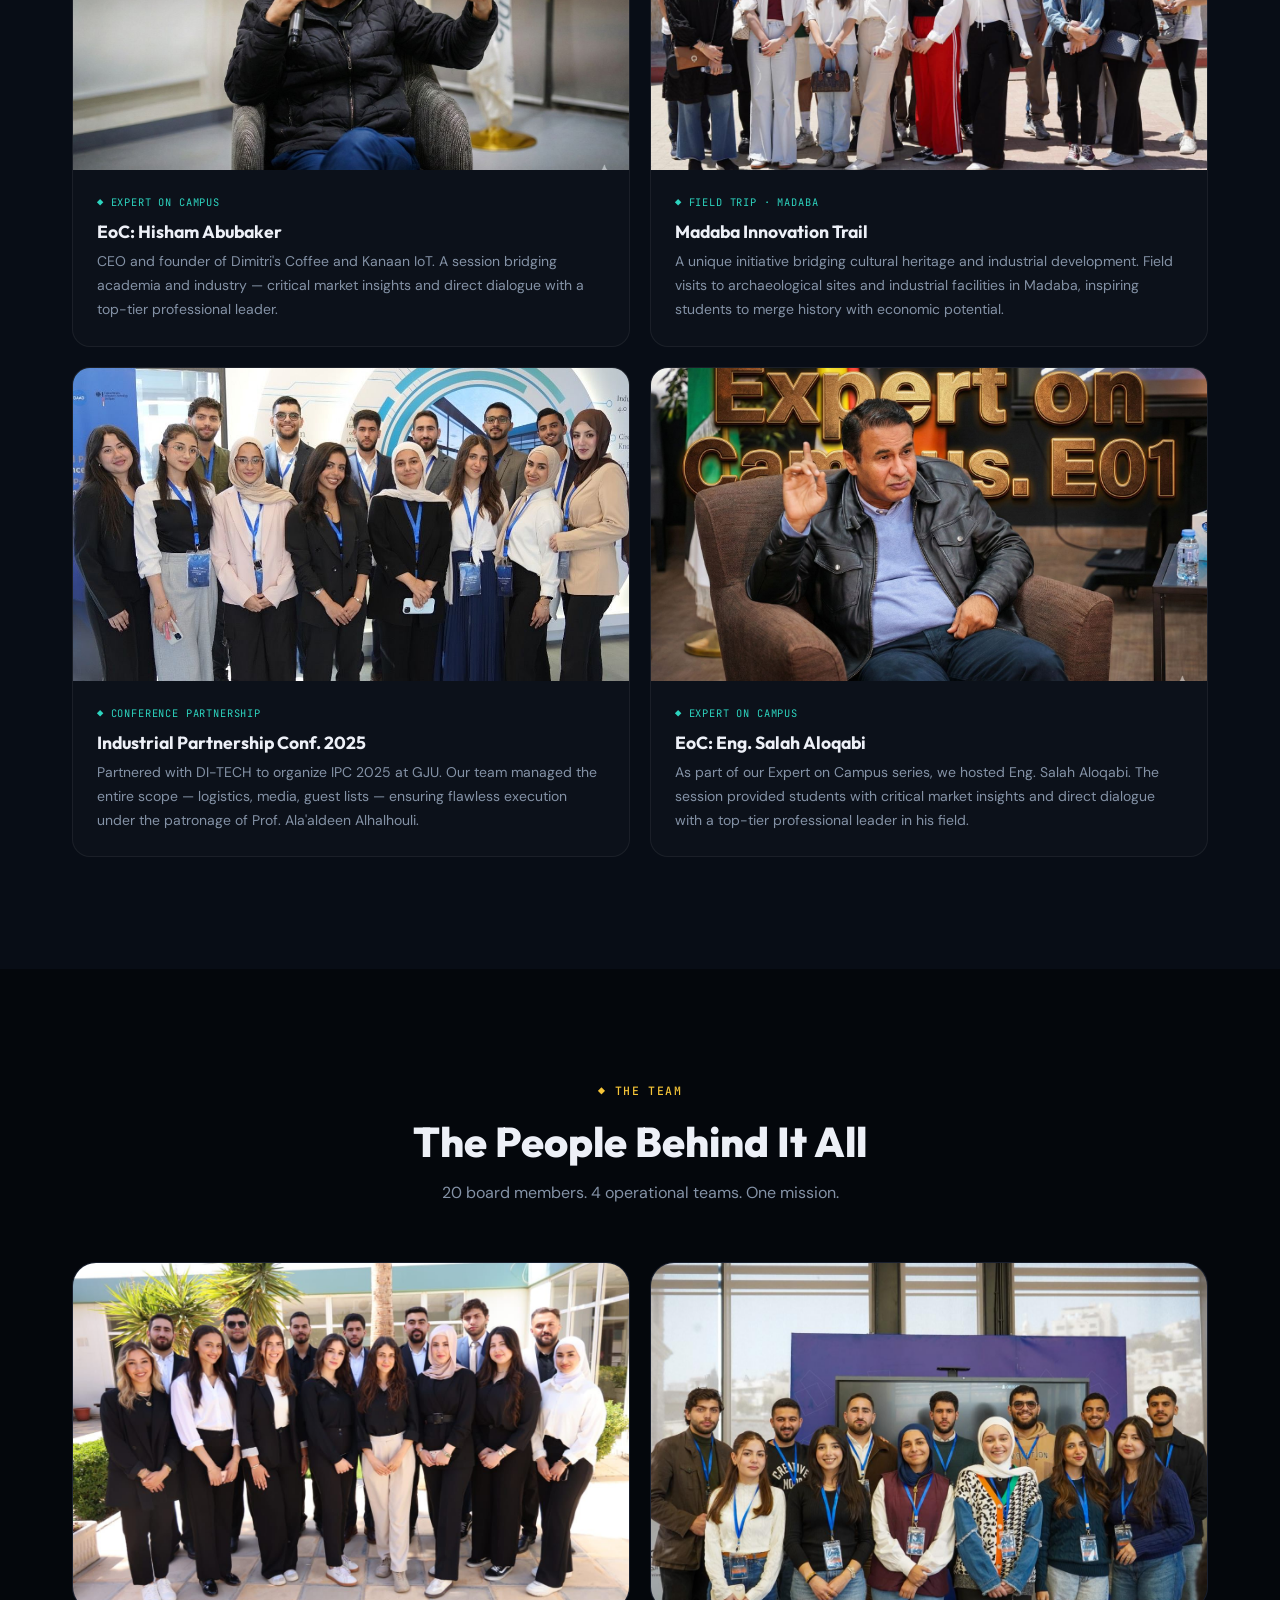
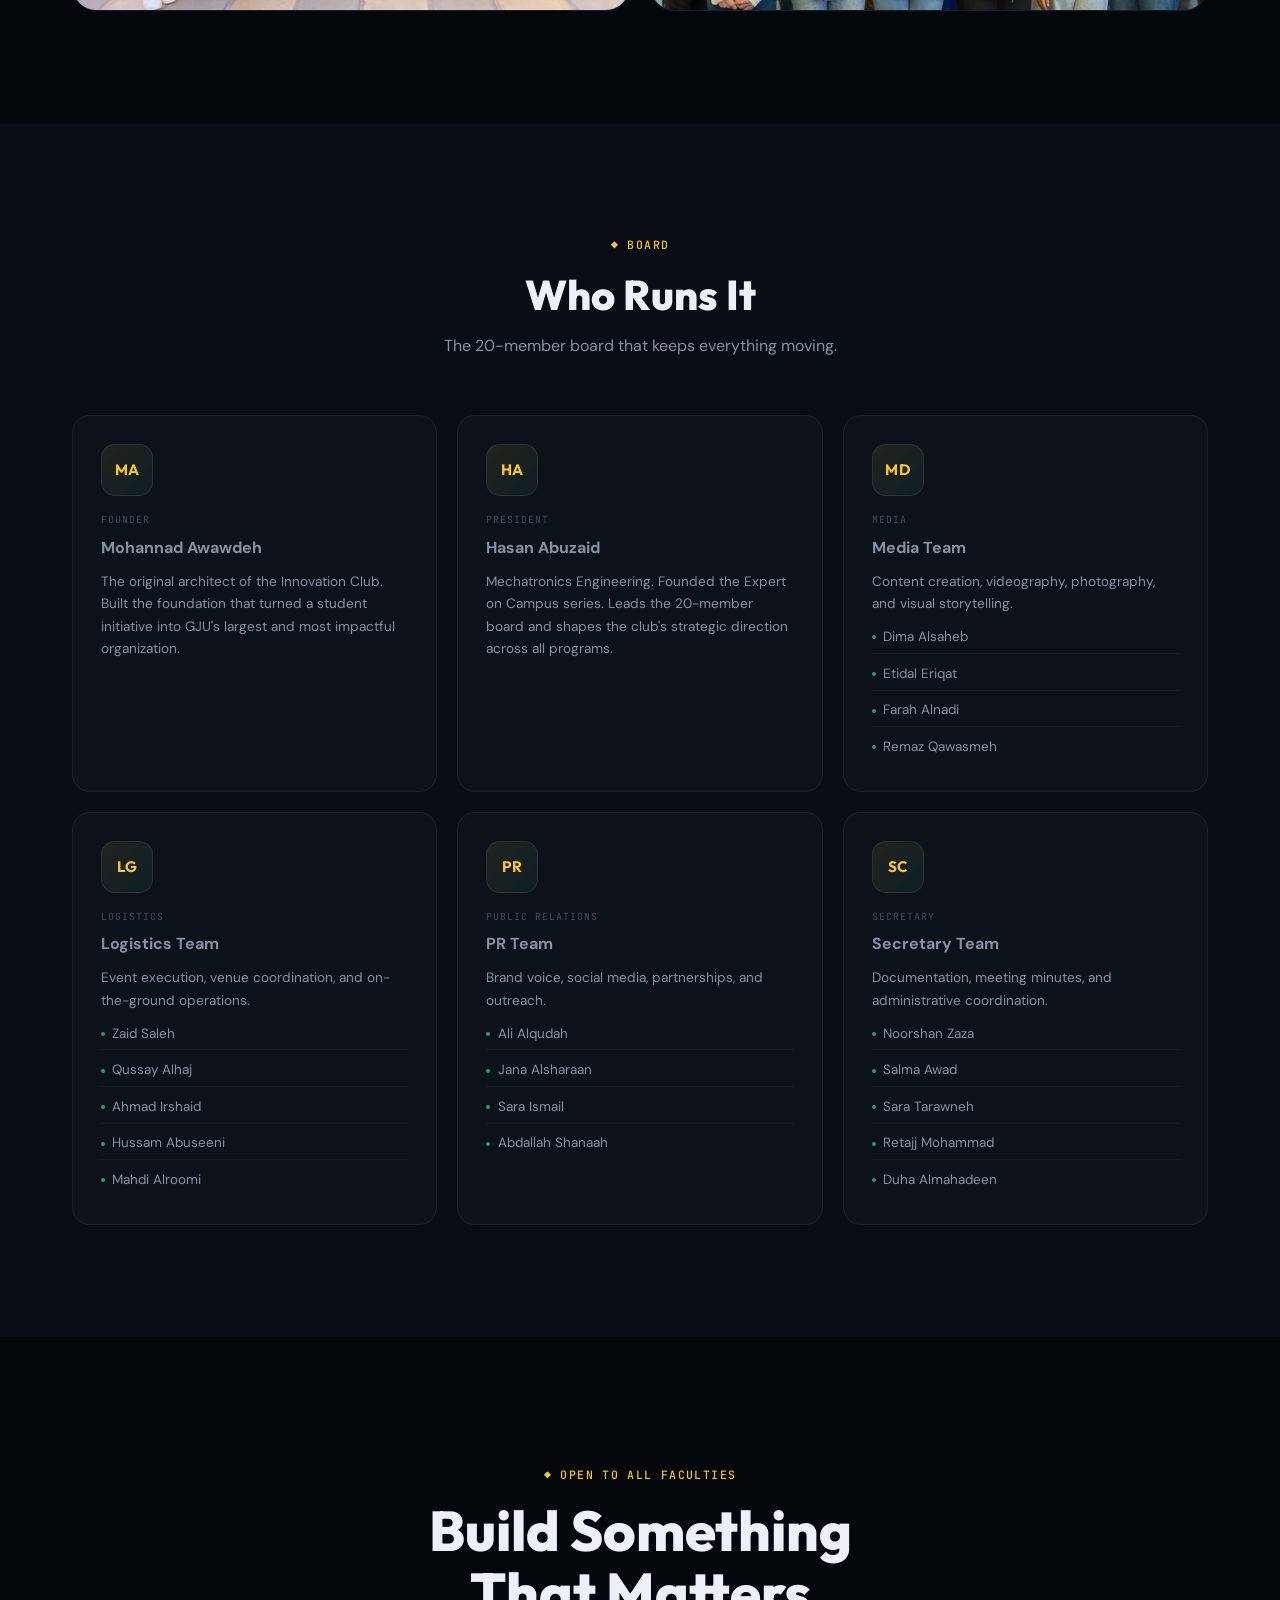
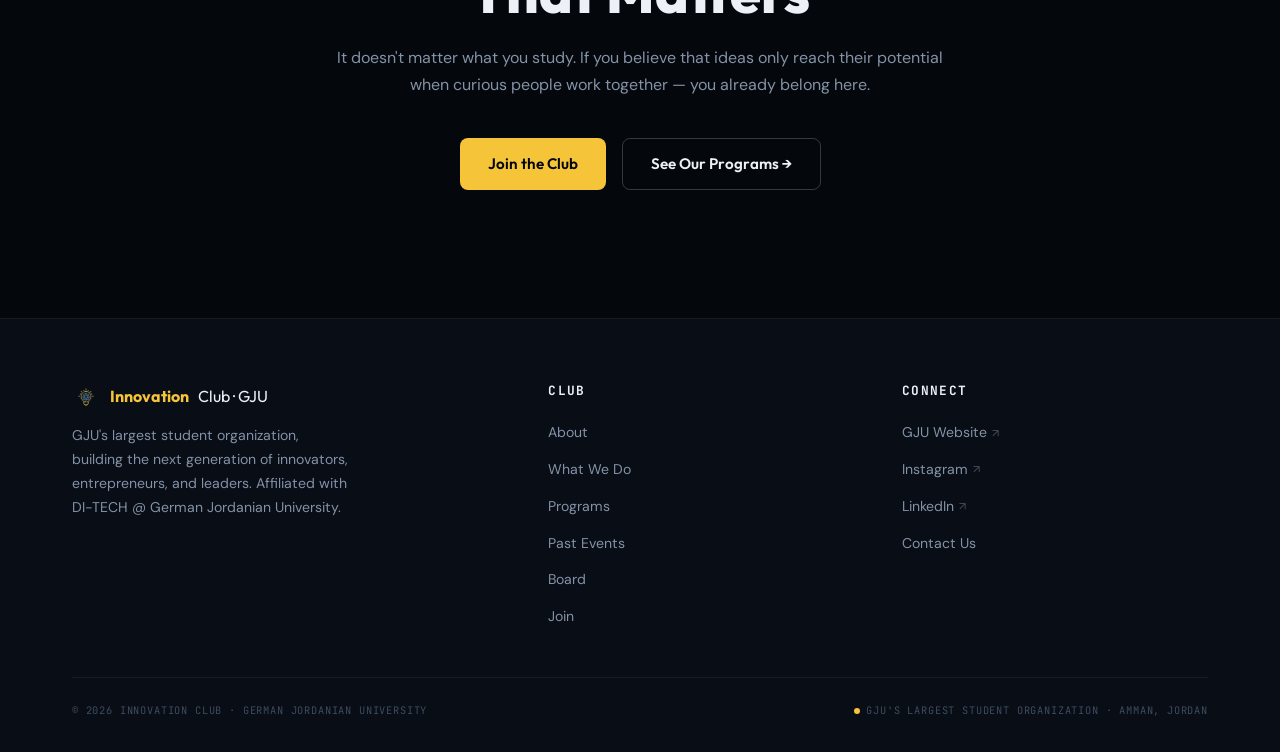
==== commit aeb0ed17: "Add files via upload" ====
--- a/index.html
+++ b/index.html
@@ -248,6 +248,16 @@
   filter: drop-shadow(0 0 20px rgba(245,196,56,.3));
   overflow: visible;
 }
+
+.hero-club-name {
+  font-family: 'Outfit', sans-serif;
+  font-size: clamp(2rem, 5vw, 3rem);
+  font-weight: 700;
+  color: var(--text-head);
+  letter-spacing: -.01em;
+  line-height: 1;
+}
+.hero-club-name span { color: var(--amber); }
 
 .hero-badge {
   display: inline-flex; align-items: center; gap: .5rem;
@@ -995,11 +1005,6 @@
             <stop offset="70%"  stop-color="#F5C438" stop-opacity="0.04"/>
             <stop offset="100%" stop-color="#F5C438" stop-opacity="0"/>
           </radialGradient>
-          <!-- Filament gradient -->
-          <linearGradient id="filGrad" x1="0%" y1="0%" x2="0%" y2="100%">
-            <stop offset="0%" stop-color="#F5C438" stop-opacity="0.9"/>
-            <stop offset="100%" stop-color="#F5C438" stop-opacity="0.3"/>
-          </linearGradient>
         </defs>
 
         <!-- ① Outer ambient glow pulse -->
@@ -1040,17 +1045,6 @@
         <path d="M 44 33 C 44 28, 50 24, 57 23"
           stroke="rgba(255,255,255,0.22)" stroke-width="2" fill="none"
           stroke-linecap="round"/>
-
-        <!-- ④ Filament (W-shape inside bulb) -->
-        <path d="M 50 64 L 53 56 L 57 62 L 60 54 L 63 62 L 67 56 L 70 64"
-          stroke="url(#filGrad)" stroke-width="1.4" fill="none"
-          stroke-linecap="round" stroke-linejoin="round">
-          <animate attributeName="opacity" values="0.7;1;0.7" dur="2s" repeatCount="indefinite"
-            calcMode="spline" keySplines="0.4 0 0.6 1;0.4 0 0.6 1"/>
-        </path>
-        <!-- Filament support stems -->
-        <line x1="55" y1="65" x2="55" y2="70" stroke="rgba(245,196,56,0.4)" stroke-width="1" stroke-linecap="round"/>
-        <line x1="65" y1="65" x2="65" y2="70" stroke="rgba(245,196,56,0.4)" stroke-width="1" stroke-linecap="round"/>
 
         <!-- ⑤ Rotating teal gear — counter-clockwise, SMIL rotate around gear center (60,47) -->
         <g filter="url(#tglow)">
@@ -1088,6 +1082,11 @@
           <animate attributeName="opacity" values="0.35;0.08;0.35" dur="3s" repeatCount="indefinite"/>
         </rect>
       </svg>
+    </div>
+
+    <!-- Club name -->
+    <div class="hero-club-name rv rv-delay-1">
+      <span>Innovation</span> Club
     </div>
 
     <!-- Badge -->
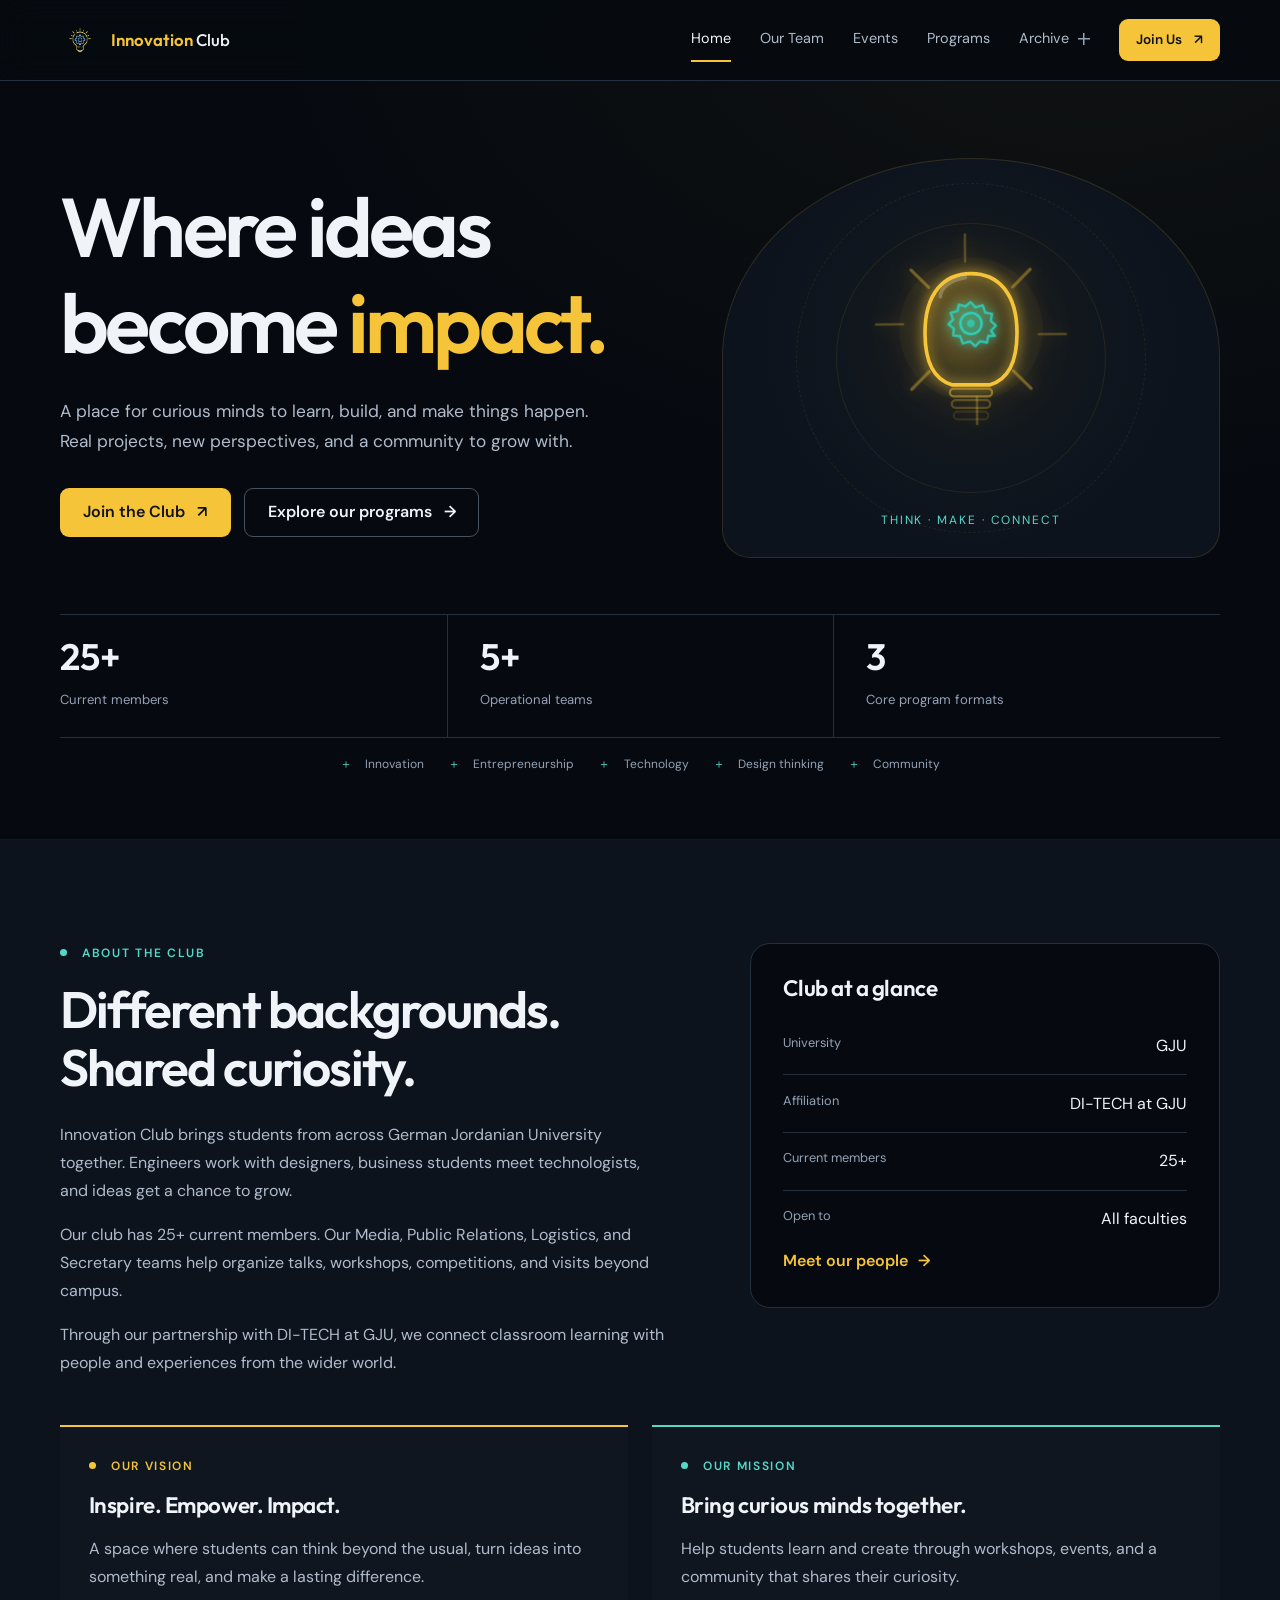
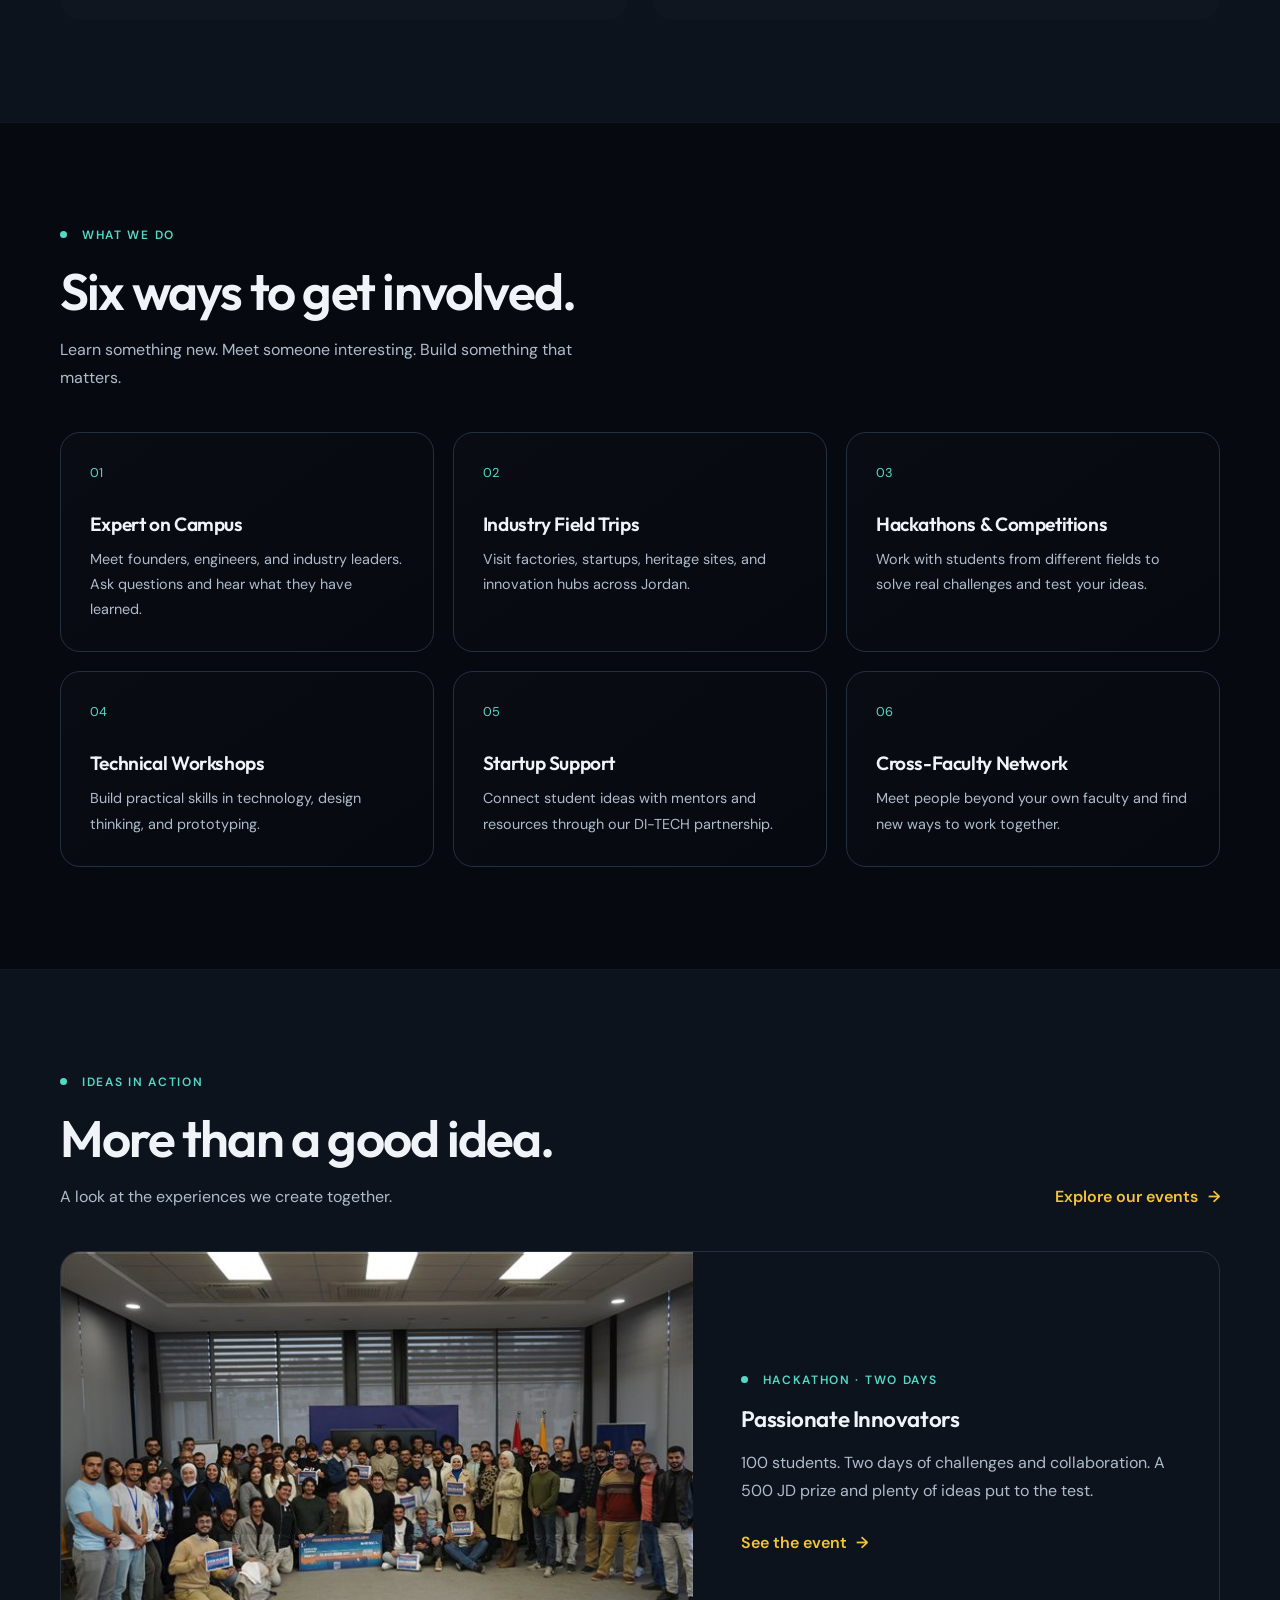
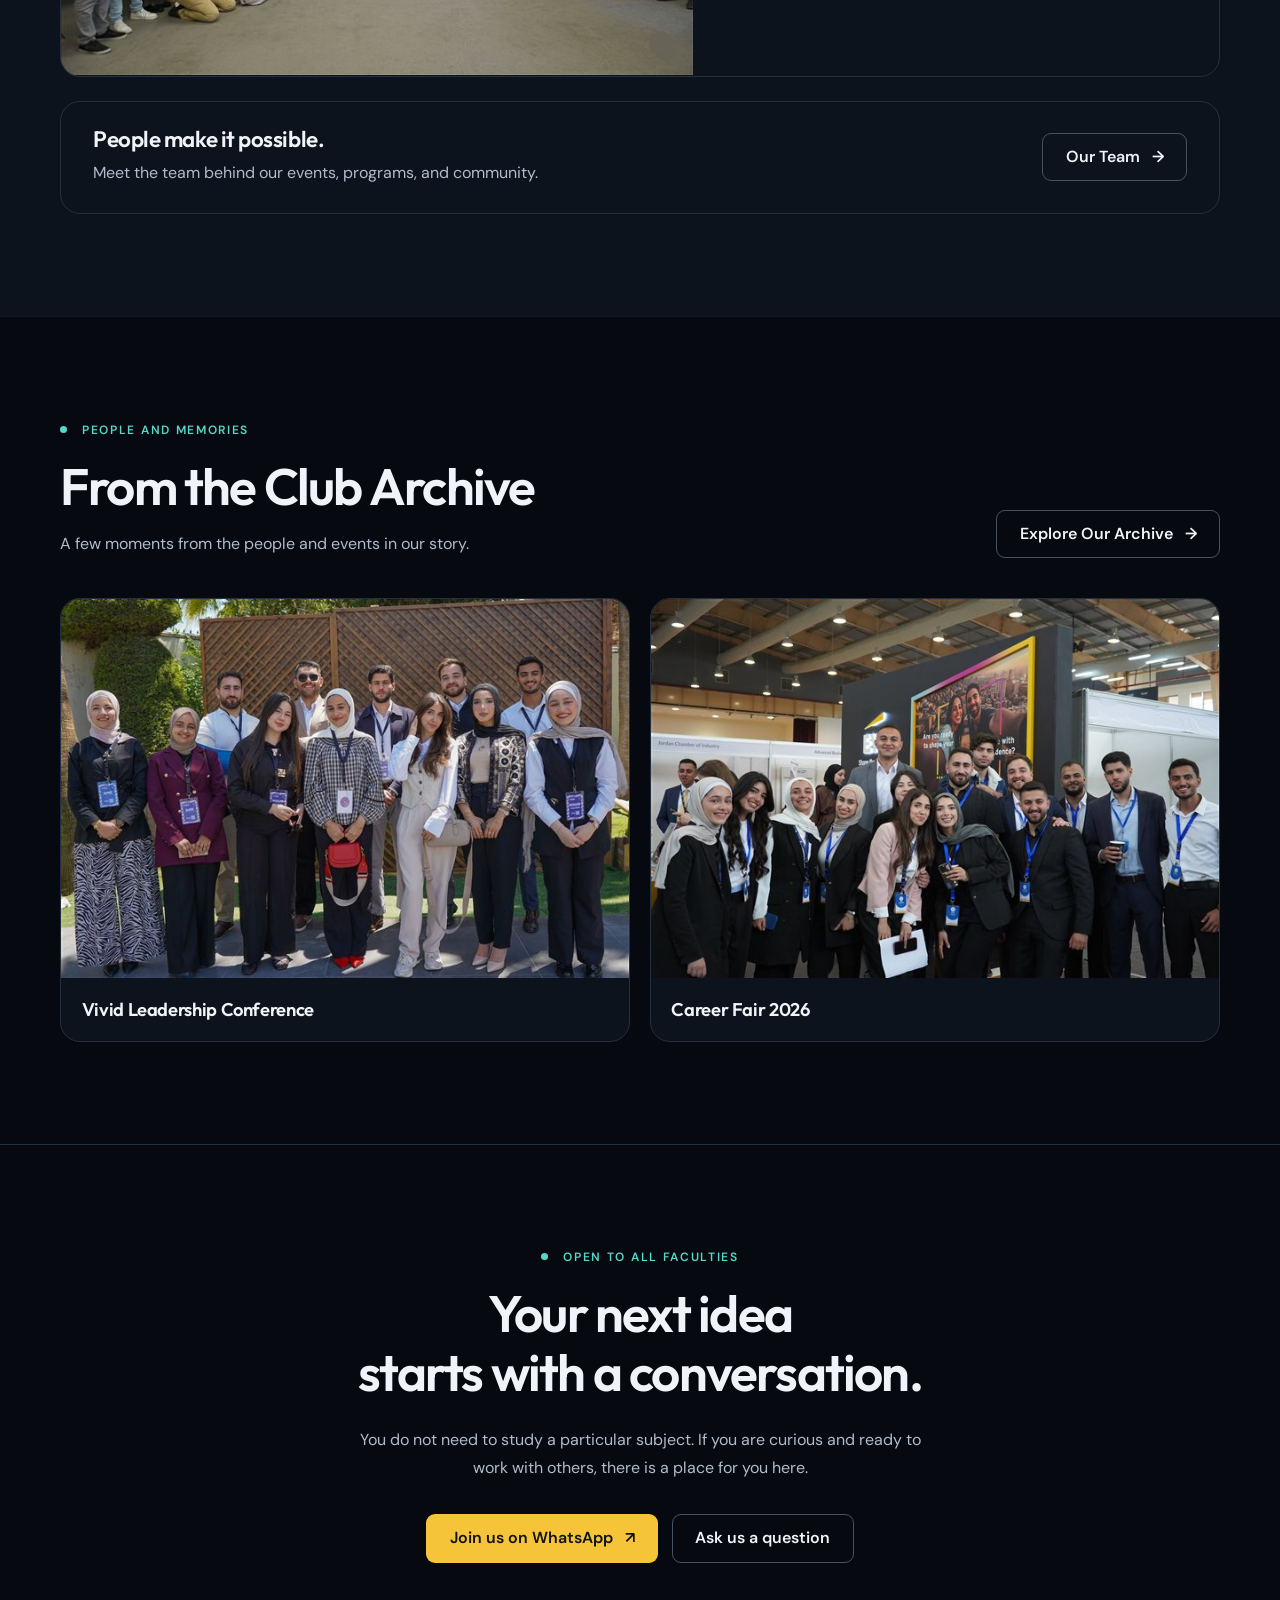
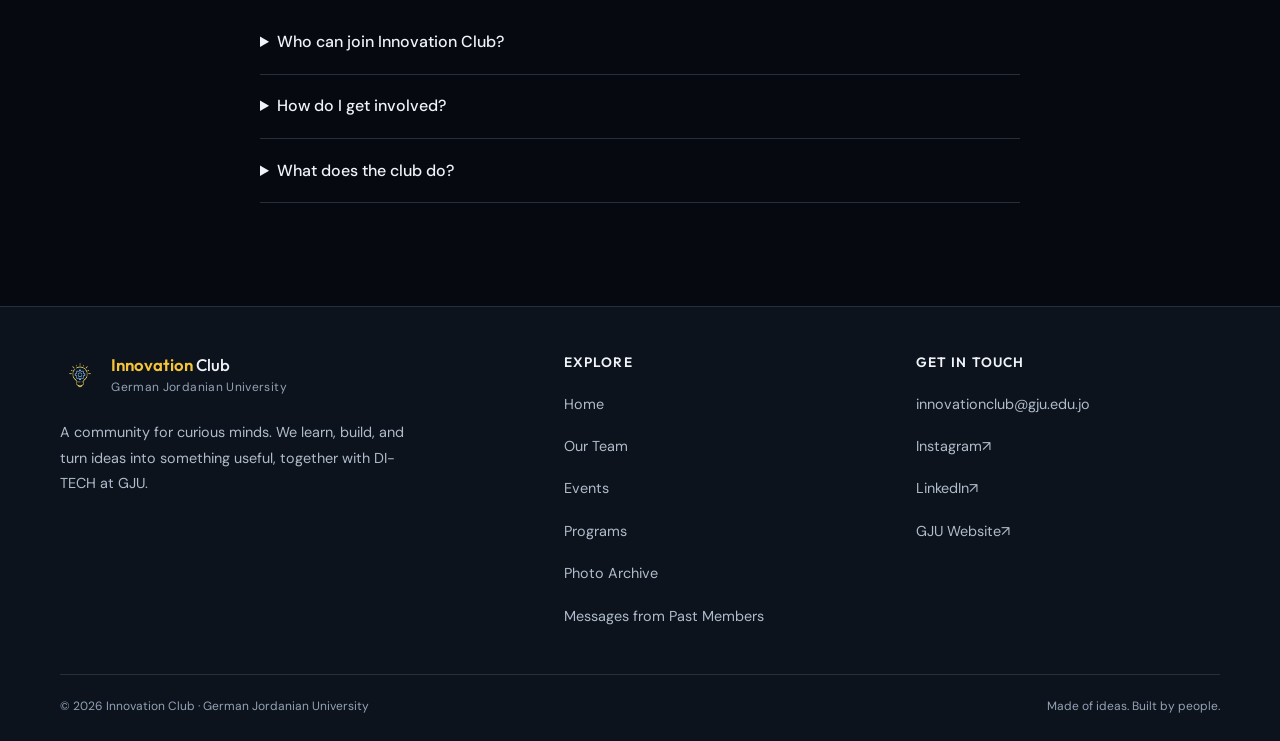
==== commit 8cad4d92: "Finalize Innovation Club website redesign and responsive improvements" ====
--- a/index.html
+++ b/index.html
@@ -1,1037 +1,182 @@
 <!DOCTYPE html>
 <html lang="en">
-<head>
-<meta charset="UTF-8">
-<meta name="viewport" content="width=device-width, initial-scale=1.0">
-<title>Innovation Club · German Jordanian University</title>
-<meta name="description" content="GJU's largest student organization — building the next generation of innovators, entrepreneurs, and leaders.">
-<link rel="preconnect" href="https://fonts.googleapis.com">
-<link rel="preconnect" href="https://fonts.gstatic.com" crossorigin>
-<link href="https://fonts.googleapis.com/css2?family=Outfit:wght@300;400;500;600;700;800&family=DM+Sans:wght@300;400;500&family=JetBrains+Mono:wght@400;500&display=swap" rel="stylesheet">
-<style>
-/* =========================================================
-   RESET & BASE
-   ========================================================= */
-*, *::before, *::after { box-sizing: border-box; margin: 0; padding: 0; }
-html { scroll-behavior: smooth; font-size: 16px; }
-body {
-  background: #04070C;
-  color: #8492A6;
-  font-family: 'DM Sans', sans-serif;
-  font-weight: 400;
-  line-height: 1.7;
-  overflow-x: hidden;
-}
-h1,h2,h3,h4,h5,h6 {
-  font-family: 'Outfit', sans-serif;
-  color: #EDF0F7;
-  line-height: 1.2;
-}
-a { color: inherit; text-decoration: none; }
-img { display: block; max-width: 100%; }
-ul { list-style: none; }
-button { cursor: pointer; border: none; background: none; font-family: inherit; }
-
-/* =========================================================
-   DESIGN TOKENS
-   ========================================================= */
-:root {
-  --amber: #F5C438;
-  --teal: #2DD4BF;
-  --bg: #04070C;
-  --bg-alt: #080D16;
-  --bg-img: #0B1120;
-  --text-head: #EDF0F7;
-  --text-body: #8492A6;
-  --text-muted: #3E4C5E;
-  --card-bg: rgba(255,255,255,.02);
-  --card-border: rgba(255,255,255,.06);
-  --r-sm: 8px;
-  --r-md: 12px;
-  --r-lg: 18px;
-  --r-xl: 24px;
-  --ease: cubic-bezier(.22,1,.36,1);
-  --ease-out: cubic-bezier(.22,1,.36,1);
-}
-
-/* =========================================================
-   UTILITY
-   ========================================================= */
-.container { width: 100%; max-width: 1200px; margin: 0 auto; padding: 0 2rem; }
-.tag {
-  display: inline-flex; align-items: center; gap: .4rem;
-  font-family: 'JetBrains Mono', monospace;
-  font-size: .72rem; font-weight: 500;
-  color: var(--teal); border: 1px solid var(--teal);
-  padding: .25rem .75rem; border-radius: 6px;
-  text-transform: uppercase; letter-spacing: .08em;
-  margin-bottom: 1rem;
-}
-.tag-amber {
-  color: var(--amber); border-color: rgba(245,196,56,.4);
-}
-.section-label {
-  font-family: 'JetBrains Mono', monospace;
-  font-size: .72rem; font-weight: 500;
-  color: var(--amber); text-transform: uppercase;
-  letter-spacing: .12em; margin-bottom: 1rem;
-  display: flex; align-items: center; gap: .4rem;
-}
-.rv { opacity: 0; transform: translateY(32px); transition: opacity .8s var(--ease), transform .8s var(--ease); }
-.rv.in { opacity: 1; transform: none; }
-.rv-delay-1 { transition-delay: .1s; }
-.rv-delay-2 { transition-delay: .2s; }
-.rv-delay-3 { transition-delay: .3s; }
-.rv-delay-4 { transition-delay: .4s; }
-
-/* =========================================================
-   BUTTONS
-   ========================================================= */
-.btn {
-  display: inline-flex; align-items: center; gap: .5rem;
-  padding: .75rem 1.75rem;
-  font-family: 'Outfit', sans-serif;
-  font-size: .95rem; font-weight: 600;
-  border-radius: var(--r-sm);
-  transition: all .3s var(--ease);
-}
-.btn-amber {
-  background: var(--amber); color: #04070C;
-}
-.btn-amber:hover { background: #f8d060; transform: translateY(-2px); box-shadow: 0 8px 30px rgba(245,196,56,.3); }
-.btn-ghost {
-  background: transparent; color: var(--text-head);
-  border: 1px solid rgba(255,255,255,.2);
-}
-.btn-ghost:hover { border-color: rgba(255,255,255,.5); transform: translateY(-2px); }
-
-/* =========================================================
-   BACKGROUND ELEMENTS
-   ========================================================= */
-.grid-bg {
-  position: fixed; inset: 0; pointer-events: none; z-index: 0;
-  background-image:
-    linear-gradient(rgba(255,255,255,.018) 1px, transparent 1px),
-    linear-gradient(90deg, rgba(255,255,255,.018) 1px, transparent 1px);
-  background-size: 80px 80px;
-  -webkit-mask-image: radial-gradient(ellipse 80% 80% at 50% 50%, black 40%, transparent 100%);
-  mask-image: radial-gradient(ellipse 80% 80% at 50% 50%, black 40%, transparent 100%);
-}
-
-/* =========================================================
-   NAVBAR
-   ========================================================= */
-.navbar {
-  position: fixed; top: 0; left: 0; right: 0; z-index: 1000;
-  height: 60px;
-  background: rgba(4,7,12,.5);
-  backdrop-filter: blur(20px); -webkit-backdrop-filter: blur(20px);
-  border-bottom: 1px solid transparent;
-  transition: background .4s var(--ease), border-color .4s var(--ease);
-}
-.navbar.scrolled {
-  background: rgba(4,7,12,.92);
-  border-color: var(--card-border);
-}
-.nav-inner {
-  display: flex; align-items: center; justify-content: space-between;
-  height: 100%; max-width: 1200px; margin: 0 auto; padding: 0 2rem;
-}
-.nav-logo {
-  display: flex; align-items: center; gap: .65rem;
-  font-family: 'Outfit', sans-serif; font-size: 1.05rem;
-  color: var(--text-head);
-}
-.nav-logo img { width: 32px; height: 32px; object-fit: contain; }
-.nav-logo span { color: var(--amber); font-weight: 700; }
-.nav-links {
-  display: flex; align-items: center; gap: 2rem;
-}
-.nav-links a {
-  font-family: 'DM Sans', sans-serif;
-  font-size: .9rem; font-weight: 400;
-  color: var(--text-body);
-  transition: color .25s;
-}
-.nav-links a:hover, .nav-links a.active { color: var(--text-head); }
-.nav-links .btn-nav {
-  background: var(--amber); color: #04070C;
-  padding: .45rem 1.1rem;
-  border-radius: var(--r-sm);
-  font-weight: 600; font-size: .88rem;
-  transition: all .3s var(--ease);
-}
-.nav-links .btn-nav:hover { background: #f8d060; transform: translateY(-1px); }
-.hamburger {
-  display: none;
-  flex-direction: column; gap: 5px;
-  width: 28px; cursor: pointer;
-  padding: 4px;
-}
-.hamburger span {
-  display: block; height: 2px; background: var(--text-head);
-  border-radius: 2px;
-  transition: all .3s var(--ease);
-}
-.hamburger.open span:nth-child(1) { transform: translateY(7px) rotate(45deg); }
-.hamburger.open span:nth-child(2) { opacity: 0; }
-.hamburger.open span:nth-child(3) { transform: translateY(-7px) rotate(-45deg); }
-.mobile-menu {
-  display: none; position: fixed; top: 60px; left: 0; right: 0;
-  background: rgba(8,13,22,.97);
-  backdrop-filter: blur(24px);
-  border-bottom: 1px solid var(--card-border);
-  padding: 1.5rem 2rem;
-  flex-direction: column; gap: 1rem;
-  z-index: 999;
-}
-.mobile-menu.open { display: flex; }
-.mobile-menu a {
-  font-family: 'DM Sans', sans-serif;
-  font-size: 1rem; color: var(--text-body);
-  padding: .5rem 0; border-bottom: 1px solid var(--card-border);
-  transition: color .2s;
-}
-.mobile-menu a:last-child { border: none; }
-.mobile-menu a:hover { color: var(--text-head); }
-.mobile-menu .btn-nav-m {
-  background: var(--amber); color: #04070C;
-  padding: .65rem 1.5rem; border-radius: var(--r-sm);
-  font-weight: 600; text-align: center;
-  margin-top: .5rem;
-}
-
-/* =========================================================
-   HERO
-   ========================================================= */
-#hero {
-  position: relative; min-height: 100vh;
-  display: flex; align-items: center; justify-content: center;
-  overflow: hidden; padding-top: 60px;
-}
-.orb {
-  position: absolute; border-radius: 50%;
-  filter: blur(100px); pointer-events: none;
-  animation: orbFloat var(--dur, 20s) var(--ease2, ease-in-out) infinite alternate;
-}
-.orb-1 {
-  width: 560px; height: 560px;
-  background: radial-gradient(circle, rgba(245,196,56,.12) 0%, transparent 70%);
-  top: -120px; left: -160px; --dur: 22s;
-}
-.orb-2 {
-  width: 400px; height: 400px;
-  background: radial-gradient(circle, rgba(45,212,191,.1) 0%, transparent 70%);
-  top: 30%; right: -100px; --dur: 18s;
-}
-.orb-3 {
-  width: 300px; height: 300px;
-  background: radial-gradient(circle, rgba(245,196,56,.08) 0%, transparent 70%);
-  bottom: 0; left: 40%; --dur: 25s;
-}
-@keyframes orbFloat {
-  0%   { transform: translate(0,0) scale(1); }
-  50%  { transform: translate(30px,-40px) scale(1.05); }
-  100% { transform: translate(-20px,20px) scale(.98); }
-}
-.hero-content {
-  position: relative; z-index: 2;
-  display: flex; flex-direction: column;
-  align-items: center; text-align: center;
-  gap: 1.25rem; padding: 4rem 2rem;
-  max-width: 780px;
-}
-
-/* Lightbulb SVG */
-.hero-icon { margin-bottom: .5rem; }
-.hero-icon svg {
-  filter: drop-shadow(0 0 20px rgba(245,196,56,.3));
-  overflow: visible;
-}
-
-.hero-club-name {
-  font-family: 'Outfit', sans-serif;
-  font-size: clamp(2rem, 5vw, 3rem);
-  font-weight: 700;
-  color: var(--text-head);
-  letter-spacing: -.01em;
-  line-height: 1;
-}
-.hero-club-name span { color: var(--amber); }
-
-.hero-badge {
-  display: inline-flex; align-items: center; gap: .5rem;
-  background: rgba(245,196,56,.08);
-  border: 1px solid rgba(245,196,56,.2);
-  border-radius: 100px; padding: .4rem 1rem;
-  font-family: 'JetBrains Mono', monospace;
-  font-size: .72rem; letter-spacing: .06em;
-  color: var(--text-body);
-}
-.badge-dot {
-  width: 7px; height: 7px; border-radius: 50%;
-  background: var(--amber);
-  animation: dotPulse 1.8s ease-in-out infinite;
-}
-@keyframes dotPulse {
-  0%,100% { box-shadow: 0 0 0 0 rgba(245,196,56,.6); }
-  50%      { box-shadow: 0 0 0 6px rgba(245,196,56,0); }
-}
-
-.hero-title {
-  font-family: 'Outfit', sans-serif;
-  font-size: clamp(2.8rem, 7vw, 5rem);
-  font-weight: 800; line-height: 1.1;
-  color: var(--text-head);
-}
-.hero-title .shimmer {
-  background: linear-gradient(90deg, var(--amber) 0%, #fff 40%, var(--amber) 80%, #f8d060 100%);
-  background-size: 250% auto;
-  -webkit-background-clip: text; background-clip: text;
-  -webkit-text-fill-color: transparent;
-  animation: shimmerSlide 5s ease-in-out infinite;
-}
-@keyframes shimmerSlide {
-  0%   { background-position: 0% center; }
-  50%  { background-position: 100% center; }
-  100% { background-position: 0% center; }
-}
-
-.hero-sub {
-  font-size: 1.05rem; line-height: 1.75;
-  color: var(--text-body); max-width: 600px;
-}
-.hero-btns {
-  display: flex; flex-wrap: wrap; gap: 1rem;
-  justify-content: center; margin-top: .5rem;
-}
-.hero-metrics {
-  display: flex; flex-wrap: wrap; gap: 2.5rem;
-  justify-content: center; margin-top: 1rem;
-  padding-top: 2rem; border-top: 1px solid var(--card-border);
-}
-.metric {
-  display: flex; flex-direction: column; align-items: center;
-}
-.metric-val {
-  font-family: 'Outfit', sans-serif;
-  font-size: 2rem; font-weight: 800;
-  color: var(--amber);
-}
-.metric-lbl {
-  font-family: 'JetBrains Mono', monospace;
-  font-size: .68rem; text-transform: uppercase;
-  letter-spacing: .1em; color: var(--text-muted);
-  margin-top: .1rem;
-}
-
-/* =========================================================
-   TICKER
-   ========================================================= */
-.ticker-wrap {
-  background: var(--bg-alt);
-  border-top: 1px solid var(--card-border);
-  border-bottom: 1px solid var(--card-border);
-  overflow: hidden; padding: .85rem 0;
-  position: relative; z-index: 2;
-}
-.ticker-track {
-  display: flex; width: max-content;
-  animation: tickerScroll 52s linear infinite;
-}
-.ticker-track:hover { animation-play-state: paused; }
-.ticker-item {
-  font-family: 'JetBrains Mono', monospace;
-  font-size: .62rem; font-weight: 500;
-  text-transform: uppercase; letter-spacing: .12em;
-  color: var(--text-muted);
-  padding: 0 1.2rem;
-  white-space: nowrap;
-}
-.ticker-sep {
-  color: var(--amber); font-size: .55rem;
-  display: inline-flex; align-items: center;
-}
-@keyframes tickerScroll {
-  from { transform: translateX(0); }
-  to   { transform: translateX(-33.333%); }
-}
-
-/* =========================================================
-   ABOUT
-   ========================================================= */
-#about {
-  background: var(--bg-alt);
-  padding: 7rem 0; position: relative; z-index: 1;
-}
-.about-grid {
-  display: grid;
-  grid-template-columns: 1fr 420px;
-  gap: 4rem; align-items: start;
-}
-.about-title {
-  font-size: clamp(2rem, 4vw, 2.8rem);
-  font-weight: 800; margin-bottom: 1.75rem;
-}
-.about-text p { margin-bottom: 1.25rem; line-height: 1.8; }
-.about-quote {
-  margin: 2rem 0;
-  padding: 1.25rem 1.5rem;
-  border-left: 3px solid var(--amber);
-  background: rgba(245,196,56,.04);
-  border-radius: 0 var(--r-md) var(--r-md) 0;
-  font-style: italic;
-  font-size: 1.05rem; color: var(--text-head);
-  line-height: 1.7;
-}
-
-.glance-card {
-  background: var(--card-bg);
-  border: 1px solid var(--card-border);
-  border-radius: var(--r-lg);
-  padding: 2rem;
-  position: sticky; top: 80px;
-}
-.glance-title {
-  font-size: 1.1rem; font-weight: 700;
-  margin-bottom: 1.5rem;
-}
-.stat-bar-wrap { margin-bottom: 1.25rem; }
-.stat-bar-head {
-  display: flex; justify-content: space-between;
-  font-family: 'JetBrains Mono', monospace;
-  font-size: .7rem; color: var(--text-muted);
-  text-transform: uppercase; letter-spacing: .08em;
-  margin-bottom: .45rem;
-}
-.stat-bar-track {
-  height: 4px; background: rgba(255,255,255,.06);
-  border-radius: 4px; overflow: hidden;
-}
-.gc-fill {
-  height: 100%; width: 0;
-  background: linear-gradient(90deg, var(--amber), var(--teal));
-  border-radius: 4px;
-  transition: width 1.2s var(--ease);
-}
-.glance-sep { border: none; border-top: 1px solid var(--card-border); margin: 1.5rem 0; }
-.detail-row {
-  display: flex; justify-content: space-between;
-  padding: .5rem 0;
-  font-size: .88rem;
-  border-bottom: 1px solid var(--card-border);
-}
-.detail-row:last-child { border: none; }
-.detail-key {
-  font-family: 'JetBrains Mono', monospace;
-  font-size: .68rem; text-transform: uppercase;
-  letter-spacing: .08em; color: var(--text-muted);
-}
-.detail-val { color: var(--text-head); font-size: .85rem; }
-
-/* =========================================================
-   WHAT WE DO
-   ========================================================= */
-#pillars {
-  padding: 7rem 0; background: var(--bg);
-  position: relative; z-index: 1;
-}
-.section-head { text-align: center; margin-bottom: 3.5rem; }
-.section-head .section-label { justify-content: center; }
-.section-title {
-  font-size: clamp(1.8rem, 4vw, 2.6rem);
-  font-weight: 800; margin-bottom: .75rem;
-}
-.section-sub { max-width: 520px; margin: 0 auto; }
-
-.pillars-grid {
-  display: grid;
-  grid-template-columns: repeat(3, 1fr);
-  gap: 1.25rem;
-}
-.p-card {
-  background: var(--card-bg);
-  border: 1px solid var(--card-border);
-  border-radius: var(--r-lg);
-  padding: 2rem 1.75rem;
-  position: relative; overflow: hidden;
-  cursor: default;
-  transition: border-color .3s, transform .3s var(--ease), box-shadow .3s;
-}
-.p-card::before {
-  content: '';
-  position: absolute; inset: 0; border-radius: inherit;
-  background: radial-gradient(400px circle at var(--mx,50%) var(--my,50%), rgba(245,196,56,.06) 0%, transparent 60%);
-  opacity: 0; transition: opacity .4s;
-  pointer-events: none;
-}
-.p-card:hover::before { opacity: 1; }
-.p-card:hover {
-  border-color: rgba(245,196,56,.2);
-  transform: translateY(-4px);
-  box-shadow: 0 16px 48px rgba(0,0,0,.4);
-}
-.p-num {
-  font-family: 'JetBrains Mono', monospace;
-  font-size: .68rem; color: var(--text-muted);
-  letter-spacing: .1em; margin-bottom: .75rem;
-}
-.p-badge {
-  display: inline-flex; align-items: center;
-  font-family: 'JetBrains Mono', monospace;
-  font-size: .62rem; font-weight: 500;
-  color: var(--teal); border: 1px solid rgba(45,212,191,.3);
-  padding: .2rem .6rem; border-radius: 4px;
-  text-transform: uppercase; letter-spacing: .08em;
-  margin-bottom: .75rem;
-}
-.p-title {
-  font-size: 1.15rem; font-weight: 700;
-  margin-bottom: .6rem;
-}
-.p-desc { font-size: .9rem; line-height: 1.7; }
-
-/* =========================================================
-   IMPACT NUMBERS
-   ========================================================= */
-#impact {
-  background: var(--bg-alt);
-  padding: 6rem 0; position: relative; z-index: 1;
-}
-.impact-grid {
-  display: grid;
-  grid-template-columns: repeat(4, 1fr);
-  gap: 1.25rem;
-}
-.impact-card {
-  background: var(--card-bg);
-  border: 1px solid var(--card-border);
-  border-radius: var(--r-lg);
-  padding: 2.5rem 1.5rem;
-  text-align: center;
-}
-.impact-num {
-  font-family: 'Outfit', sans-serif;
-  font-size: 2.8rem; font-weight: 800;
-  color: var(--amber); line-height: 1;
-  margin-bottom: .5rem;
-}
-.impact-lbl {
-  font-family: 'JetBrains Mono', monospace;
-  font-size: .65rem; text-transform: uppercase;
-  letter-spacing: .12em; color: var(--text-muted);
-}
-
-/* =========================================================
-   PROGRAMS
-   ========================================================= */
-#programs {
-  padding: 7rem 0; background: var(--bg);
-  position: relative; z-index: 1;
-}
-.programs-stack { display: flex; flex-direction: column; gap: 1.5rem; }
-.prog-card {
-  background: var(--card-bg);
-  border: 1px solid var(--card-border);
-  border-radius: var(--r-xl);
-  padding: 2.5rem 3rem;
-  display: grid;
-  grid-template-columns: 1fr auto;
-  gap: 2rem; align-items: start;
-  transition: border-color .3s, transform .3s var(--ease);
-}
-.prog-card:hover {
-  border-color: rgba(245,196,56,.15);
-  transform: translateX(4px);
-}
-.prog-badge {
-  display: inline-flex;
-  font-family: 'JetBrains Mono', monospace;
-  font-size: .65rem; font-weight: 500;
-  padding: .25rem .8rem; border-radius: 6px;
-  text-transform: uppercase; letter-spacing: .08em;
-  margin-bottom: .9rem;
-}
-.prog-badge-amber {
-  background: rgba(245,196,56,.12);
-  color: var(--amber); border: 1px solid rgba(245,196,56,.25);
-}
-.prog-badge-teal {
-  background: rgba(45,212,191,.1);
-  color: var(--teal); border: 1px solid rgba(45,212,191,.25);
-}
-.prog-title {
-  font-size: 1.5rem; font-weight: 700;
-  margin-bottom: .3rem;
-}
-.prog-sub {
-  font-size: .85rem; color: var(--amber);
-  font-family: 'JetBrains Mono', monospace;
-  text-transform: uppercase; letter-spacing: .08em;
-  margin-bottom: .9rem;
-}
-.prog-desc { font-size: .95rem; line-height: 1.75; max-width: 580px; }
-.prog-meta {
-  display: flex; flex-direction: column; gap: .6rem;
-  min-width: 200px; padding-top: .25rem;
-}
-.prog-meta-row {
-  display: flex; flex-direction: column;
-  gap: .1rem;
-}
-.prog-meta-key {
-  font-family: 'JetBrains Mono', monospace;
-  font-size: .6rem; text-transform: uppercase;
-  letter-spacing: .1em; color: var(--text-muted);
-}
-.prog-meta-val {
-  font-size: .85rem; color: var(--text-head); font-weight: 500;
-}
-
-/* =========================================================
-   PAST EVENTS
-   ========================================================= */
-#events {
-  background: var(--bg-alt);
-  padding: 7rem 0; position: relative; z-index: 1;
-}
-.events-grid {
-  display: grid;
-  grid-template-columns: 1fr 1fr;
-  gap: 1.25rem;
-}
-.ev-card {
-  background: var(--card-bg);
-  border: 1px solid var(--card-border);
-  border-radius: var(--r-lg);
-  overflow: hidden;
-  transition: transform .3s var(--ease), border-color .3s;
-}
-.ev-card:hover {
-  transform: translateY(-4px);
-  border-color: rgba(255,255,255,.1);
-}
-.ev-card-featured {
-  grid-column: 1 / -1;
-}
-.ev-img {
-  position: relative;
-  background: var(--bg-img);
-  overflow: hidden;
-}
-.ev-card:not(.ev-card-featured) .ev-img {
-  aspect-ratio: 16/9;
-}
-.ev-card-featured .ev-img {
-  aspect-ratio: 21/9;
-}
-.ev-img img {
-  width: 100%; height: 100%;
-  object-fit: cover;
-  display: block;
-}
-.ev-img-placeholder {
-  position: absolute; inset: 0;
-  display: flex; flex-direction: column;
-  align-items: center; justify-content: center;
-  gap: .75rem;
-  font-family: 'JetBrains Mono', monospace;
-  font-size: .68rem; color: var(--text-muted);
-  text-transform: uppercase; letter-spacing: .08em;
-  border: 1px dashed var(--card-border);
-}
-.ev-img-placeholder::before {
-  content: '';
-  width: 40px; height: 40px;
-  border: 2px dashed var(--text-muted);
-  border-radius: 6px;
-  opacity: .4;
-}
-.ev-body { padding: 1.5rem; }
-.ev-tag {
-  font-family: 'JetBrains Mono', monospace;
-  font-size: .65rem; color: var(--teal);
-  text-transform: uppercase; letter-spacing: .08em;
-  margin-bottom: .6rem;
-}
-.ev-title {
-  font-size: 1.1rem; font-weight: 700;
-  margin-bottom: .5rem;
-}
-.ev-card-featured .ev-title { font-size: 1.35rem; }
-.ev-desc { font-size: .875rem; line-height: 1.7; }
-
-/* =========================================================
-   TEAM
-   ========================================================= */
-#team {
-  padding: 7rem 0; background: var(--bg);
-  position: relative; z-index: 1;
-}
-.team-photos {
-  display: grid;
-  grid-template-columns: 1fr 1fr;
-  gap: 1.25rem;
-  margin-top: 3rem;
-}
-.team-photo-frame {
-  aspect-ratio: 16/10;
-  background: var(--bg-img);
-  border-radius: var(--r-xl);
-  overflow: hidden; position: relative;
-  border: 1px solid var(--card-border);
-}
-.team-photo-frame img {
-  width: 100%; height: 100%;
-  object-fit: cover; display: block;
-}
-.team-photo-placeholder {
-  position: absolute; inset: 0;
-  display: flex; flex-direction: column;
-  align-items: center; justify-content: center; gap: .75rem;
-  font-family: 'JetBrains Mono', monospace;
-  font-size: .68rem; color: var(--text-muted);
-  text-transform: uppercase; letter-spacing: .08em;
-}
-.team-photo-placeholder::before {
-  content: '';
-  width: 48px; height: 48px;
-  border: 2px dashed var(--text-muted);
-  border-radius: 8px; opacity: .4;
-}
-
-/* =========================================================
-   BOARD
-   ========================================================= */
-#board {
-  background: var(--bg-alt);
-  padding: 7rem 0; position: relative; z-index: 1;
-}
-.board-grid {
-  display: grid;
-  grid-template-columns: repeat(3, 1fr);
-  gap: 1.25rem;
-  margin-top: 3rem;
-}
-.b-card {
-  background: var(--card-bg);
-  border: 1px solid var(--card-border);
-  border-radius: var(--r-lg);
-  padding: 1.75rem;
-  position: relative; overflow: hidden;
-  cursor: default;
-  transition: border-color .3s, transform .3s var(--ease), box-shadow .3s;
-}
-.b-card::before {
-  content: '';
-  position: absolute; inset: 0; border-radius: inherit;
-  background: radial-gradient(300px circle at var(--mx,50%) var(--my,50%), rgba(245,196,56,.06) 0%, transparent 60%);
-  opacity: 0; transition: opacity .4s;
-  pointer-events: none;
-}
-.b-card:hover::before { opacity: 1; }
-.b-card:hover {
-  transform: translateY(-4px);
-  box-shadow: 0 12px 40px rgba(0,0,0,.4);
-}
-.b-avatar {
-  width: 52px; height: 52px; border-radius: 14px;
-  display: flex; align-items: center; justify-content: center;
-  font-family: 'Outfit', sans-serif;
-  font-size: .95rem; font-weight: 700;
-  background: linear-gradient(135deg, rgba(245,196,56,.1), rgba(45,212,191,.08));
-  border: 1px solid rgba(255,255,255,.08);
-  color: var(--amber); margin-bottom: 1rem;
-  letter-spacing: .02em;
-}
-.b-role {
-  font-family: 'JetBrains Mono', monospace;
-  font-size: .62rem; text-transform: uppercase;
-  letter-spacing: .1em; color: var(--text-muted);
-  margin-bottom: .3rem;
-}
-.b-role.teal { color: var(--teal); }
-.b-name {
-  font-size: 1rem; font-weight: 700;
-  margin-bottom: .6rem;
-}
-.b-bio { font-size: .85rem; line-height: 1.65; }
-
-/* =========================================================
-   JOIN CTA
-   ========================================================= */
-#join {
-  padding: 8rem 0; background: var(--bg);
-  position: relative; z-index: 1; text-align: center;
-}
-.join-inner {
-  position: relative;
-  max-width: 640px; margin: 0 auto;
-}
-.join-title {
-  font-size: clamp(2.2rem, 5vw, 3.5rem);
-  font-weight: 800; line-height: 1.1;
-  margin-bottom: 1.25rem;
-}
-.join-sub { margin-bottom: 2.5rem; font-size: 1rem; }
-.join-btns { display: flex; gap: 1rem; justify-content: center; flex-wrap: wrap; }
-
-/* =========================================================
-   FOOTER
-   ========================================================= */
-footer {
-  background: var(--bg-alt);
-  border-top: 1px solid var(--card-border);
-  padding: 4rem 0 2rem;
-  position: relative; z-index: 1;
-}
-.footer-grid {
-  display: grid;
-  grid-template-columns: 1.4fr 1fr 1fr;
-  gap: 3rem;
-  margin-bottom: 3rem;
-}
-.footer-brand { display: flex; flex-direction: column; gap: .6rem; }
-.footer-logo {
-  display: flex; align-items: center; gap: .6rem;
-  font-family: 'Outfit', sans-serif;
-  font-size: 1rem; color: var(--text-head);
-  margin-bottom: .25rem;
-}
-.footer-logo img { width: 28px; height: 28px; object-fit: contain; }
-.footer-logo strong { color: var(--amber); }
-.footer-desc { font-size: .88rem; line-height: 1.7; max-width: 280px; }
-
-.footer-col h4 {
-  font-size: .8rem; font-weight: 700;
-  font-family: 'JetBrains Mono', monospace;
-  text-transform: uppercase; letter-spacing: .1em;
-  color: var(--text-head); margin-bottom: 1.25rem;
-}
-.footer-col ul { display: flex; flex-direction: column; gap: .6rem; }
-.footer-col ul a {
-  font-size: .88rem; color: var(--text-body);
-  transition: color .2s;
-  display: inline-flex; align-items: center; gap: .3rem;
-}
-.footer-col ul a:hover { color: var(--text-head); }
-.ext { font-size: .7rem; opacity: .5; }
-
-.footer-bar {
-  border-top: 1px solid var(--card-border);
-  padding-top: 1.5rem;
-  display: flex; justify-content: space-between; align-items: center;
-  flex-wrap: wrap; gap: 1rem;
-}
-.footer-bar-left {
-  font-family: 'JetBrains Mono', monospace;
-  font-size: .65rem; text-transform: uppercase;
-  letter-spacing: .08em; color: var(--text-muted);
-}
-.footer-bar-right {
-  font-family: 'JetBrains Mono', monospace;
-  font-size: .65rem; text-transform: uppercase;
-  letter-spacing: .08em; color: var(--text-muted);
-  display: flex; align-items: center; gap: .4rem;
-}
-.footer-dot {
-  width: 6px; height: 6px; border-radius: 50%;
-  background: var(--amber); display: inline-block;
-}
-
-/* =========================================================
-   VISION & MISSION
-   ========================================================= */
-#vision {
-  background: var(--bg);
-  padding: 6rem 0; position: relative; z-index: 1;
-}
-.vm-grid {
-  display: grid;
-  grid-template-columns: 1fr 1fr;
-  gap: 1.5rem;
-  margin-top: 3rem;
-}
-.vm-card {
-  background: var(--card-bg);
-  border: 1px solid var(--card-border);
-  border-radius: var(--r-xl);
-  padding: 2.5rem 2.5rem 2.5rem 2.5rem;
-  position: relative; overflow: hidden;
-}
-.vm-card::before {
-  content: '';
-  position: absolute; top: 0; left: 0; right: 0; height: 2px;
-  background: linear-gradient(90deg, var(--amber), var(--teal));
-  border-radius: var(--r-xl) var(--r-xl) 0 0;
-}
-.vm-icon {
-  font-size: 1.8rem; margin-bottom: 1rem; line-height: 1;
-}
-.vm-label {
-  font-family: 'JetBrains Mono', monospace;
-  font-size: .68rem; text-transform: uppercase;
-  letter-spacing: .12em; color: var(--amber);
-  margin-bottom: .45rem;
-}
-.vm-title {
-  font-size: 1.35rem; font-weight: 700;
-  margin-bottom: .75rem; color: var(--text-head);
-}
-.vm-card p { font-size: .95rem; line-height: 1.75; }
-
-/* =========================================================
-   BOARD — member list inside team cards
-   ========================================================= */
-.b-members {
-  margin-top: .4rem;
-  display: flex; flex-direction: column; gap: .3rem;
-}
-.b-members li {
-  font-size: .84rem; color: var(--text-body);
-  display: flex; align-items: center; gap: .45rem;
-  padding: .25rem 0;
-  border-bottom: 1px solid rgba(255,255,255,.04);
-}
-.b-members li:last-child { border: none; }
-.b-members li::before {
-  content: '';
-  width: 4px; height: 4px; border-radius: 50%;
-  background: var(--teal); flex-shrink: 0;
-  opacity: .7;
-}
-
-/* =========================================================
-   RESPONSIVE
-   ========================================================= */
-@media (max-width: 1024px) {
-  .about-grid { grid-template-columns: 1fr; }
-  .glance-card { position: static; }
-  .impact-grid { grid-template-columns: repeat(2, 1fr); }
-  .footer-grid { grid-template-columns: 1fr 1fr; }
-  .footer-brand { grid-column: 1 / -1; }
-}
-@media (max-width: 768px) {
-  .nav-links { display: none; }
-  .hamburger { display: flex; }
-  .pillars-grid { grid-template-columns: 1fr; }
-  .board-grid { grid-template-columns: 1fr 1fr; }
-  .events-grid { grid-template-columns: 1fr; }
-  .ev-card-featured { grid-column: 1; }
-  .prog-card { grid-template-columns: 1fr; }
-  .prog-meta { min-width: unset; }
-  .team-photos { grid-template-columns: 1fr; }
-  .footer-grid { grid-template-columns: 1fr; }
-  .vm-grid { grid-template-columns: 1fr; }
-}
-@media (max-width: 540px) {
-  .board-grid { grid-template-columns: 1fr; }
-  .impact-grid { grid-template-columns: 1fr 1fr; }
-  .hero-metrics { gap: 1.5rem; }
-}
-</style>
-</head>
-<body>
-
-<!-- Grid Background -->
-<div class="grid-bg" aria-hidden="true"></div>
-
-<!-- =========================================================
-     NAVBAR
-     ========================================================= -->
-<nav class="navbar" id="navbar">
-  <div class="nav-inner">
-    <a href="#" class="nav-logo">
-      <img src="logo.png" alt="Innovation Club Logo">
-      <span>Innovation</span> Club
+  <head>
+    <meta charset="UTF-8">
+    <meta name="viewport" content="width=device-width, initial-scale=1">
+    <title>
+      Where Ideas Become Impact · Innovation Club · GJU
+    </title>
+    <meta name="description" content="Innovation Club at German Jordanian University brings curious students together through talks, workshops, hackathons, and field trips.">
+    <meta name="theme-color" content="#060a10">
+    <link rel="canonical" href="https://innovationclub.online/">
+    <meta property="og:type" content="website">
+    <meta property="og:site_name" content="Innovation Club · GJU">
+    <meta property="og:title" content="Where Ideas Become Impact · Innovation Club">
+    <meta property="og:description" content="Innovation Club at German Jordanian University brings curious students together through talks, workshops, hackathons, and field trips.">
+    <meta property="og:url" content="https://innovationclub.online/">
+    <meta property="og:image" content="https://innovationclub.online/assets/images/brand/logo.png">
+    <meta property="og:image:alt" content="Innovation Club logo">
+    <meta name="twitter:card" content="summary_large_image">
+    <link rel="icon" href="assets/icons/favicon.svg" type="image/svg+xml">
+    <link rel="icon" href="assets/images/brand/logo.png" type="image/png">
+    <link rel="preconnect" href="https://fonts.googleapis.com">
+    <link rel="preconnect" href="https://fonts.gstatic.com" crossorigin>
+    <link href="https://fonts.googleapis.com/css2?family=Outfit:wght@400;500;600;700;800&amp;family=DM+Sans:wght@400;500;600&amp;display=swap" rel="stylesheet">
+    <link rel="stylesheet" href="css/styles.css">
+    <script src="js/main.js" defer>
+    </script>
+  </head>
+  <body>
+    <a class="skip-link" href="#main-content">
+      Skip to content
     </a>
-    <ul class="nav-links">
-      <li><a href="#about">About</a></li>
-      <li><a href="#pillars">What We Do</a></li>
-      <li><a href="#programs">Programs</a></li>
-      <li><a href="#events">Events</a></li>
-      <li><a href="#board">Board</a></li>
-      <li><a href="#join" class="btn-nav">Join Us</a></li>
-    </ul>
-    <button class="hamburger" id="hamburger" aria-label="Toggle menu">
-      <span></span><span></span><span></span>
-    </button>
-  </div>
-</nav>
-
-<!-- Mobile Menu -->
-<div class="mobile-menu" id="mobile-menu">
-  <a href="#about">About</a>
-  <a href="#pillars">What We Do</a>
-  <a href="#programs">Programs</a>
-  <a href="#events">Events</a>
-  <a href="#board">Board</a>
-  <a href="#join" class="btn-nav-m">Join Us</a>
-</div>
-
-<!-- =========================================================
-     HERO
-     ========================================================= -->
-<section id="hero">
-  <!-- Orbs -->
-  <div class="orb orb-1" aria-hidden="true"></div>
-  <div class="orb orb-2" aria-hidden="true"></div>
-  <div class="orb orb-3" aria-hidden="true"></div>
-
-  <div class="hero-content">
-    <!-- Animated Lightbulb SVG -->
-    <div class="hero-icon rv">
-      <svg width="120" height="130" viewBox="0 0 120 130" fill="none" xmlns="http://www.w3.org/2000/svg"
+    <header class="site-header">
+      <nav class="nav-shell container" aria-label="Main navigation">
+        <a class="brand" href="index.html">
+          <img src="assets/images/brand/logo.png" alt="" width="40" height="40">
+          <span>
+            <strong>
+              Innovation
+            </strong>
+            Club
+          </span>
+        </a>
+        <button class="nav-toggle" type="button" aria-label="Open navigation" aria-expanded="false" aria-controls="primary-navigation" hidden>
+          <span>
+          </span>
+          <span>
+          </span>
+        </button>
+        <ul class="nav-links" id="primary-navigation">
+          <li>
+            <a href="index.html" aria-current="page">
+              Home
+            </a>
+          </li>
+          <li>
+            <a href="team.html">
+              Our Team
+            </a>
+          </li>
+          <li>
+            <a href="events.html">
+              Events
+            </a>
+          </li>
+          <li>
+            <a href="programs.html">
+              Programs
+            </a>
+          </li>
+          <li class="nav-archive-item">
+            <details class="nav-archive">
+              <summary aria-controls="archive-menu">Archive</summary>
+              <ul class="archive-menu" id="archive-menu">
+                <li><a href="archive.html">Photo Archive</a></li>
+                <li><a href="past-members-messages.html">Messages from Past Members</a></li>
+              </ul>
+            </details>
+          </li>
+          <li>
+            <a class="button button-primary" href="index.html#join">
+              Join Us
+              <span aria-hidden="true">
+                ↗
+              </span>
+            </a>
+          </li>
+        </ul>
+      </nav>
+    </header>
+    <main id="main-content" tabindex="-1">
+      <section class="hero">
+        <div class="container">
+          <div class="hero-grid">
+            <div class="hero-copy">
+              <h1>
+                Where ideas
+                <br>
+                become
+                <em>
+                  impact.
+                </em>
+              </h1>
+              <p>
+                A place for curious minds to learn, build, and make things happen. Real projects, new perspectives, and a community to grow with.
+              </p>
+              <div class="button-row">
+                <a class="button button-primary" href="#join">
+                  Join the Club
+                  <span aria-hidden="true">
+                    ↗
+                  </span>
+                </a>
+                <a class="button button-secondary" href="programs.html">
+                  Explore our programs
+                  <span aria-hidden="true">
+                    →
+                  </span>
+                </a>
+              </div>
+            </div>
+            <div class="hero-art" aria-hidden="true">
+              <svg data-lightbulb width="120" height="130" viewBox="0 0 120 130" fill="none" xmlns="http://www.w3.org/2000/svg"
            style="filter:drop-shadow(0 0 24px rgba(245,196,56,.35))" aria-hidden="true" overflow="visible">
-        <defs>
-          <!-- Amber glow filter -->
-          <filter id="aglow" x="-60%" y="-60%" width="220%" height="220%">
-            <feGaussianBlur stdDeviation="5" result="b"/>
-            <feMerge><feMergeNode in="b"/><feMergeNode in="SourceGraphic"/></feMerge>
-          </filter>
-          <!-- Soft bulb glow -->
-          <filter id="bglow" x="-30%" y="-30%" width="160%" height="160%">
-            <feGaussianBlur stdDeviation="3" result="b"/>
-            <feMerge><feMergeNode in="b"/><feMergeNode in="SourceGraphic"/></feMerge>
-          </filter>
-          <!-- Teal glow -->
-          <filter id="tglow" x="-40%" y="-40%" width="180%" height="180%">
-            <feGaussianBlur stdDeviation="2.5" result="b"/>
-            <feMerge><feMergeNode in="b"/><feMergeNode in="SourceGraphic"/></feMerge>
-          </filter>
-          <!-- Inner bulb glass fill -->
-          <radialGradient id="glassFill" cx="42%" cy="38%" r="62%">
-            <stop offset="0%"   stop-color="#F5C438" stop-opacity="0.16"/>
-            <stop offset="70%"  stop-color="#F5C438" stop-opacity="0.04"/>
-            <stop offset="100%" stop-color="#F5C438" stop-opacity="0"/>
-          </radialGradient>
-        </defs>
-
-        <!-- ① Outer ambient glow pulse -->
-        <circle cx="60" cy="50" r="30" fill="rgba(245,196,56,0.12)" filter="url(#aglow)">
-          <animate attributeName="r"       values="26;38;26"          dur="3s" repeatCount="indefinite" calcMode="spline" keySplines="0.45 0 0.55 1;0.45 0 0.55 1"/>
-          <animate attributeName="opacity" values="0.12;0.32;0.12"    dur="3s" repeatCount="indefinite" calcMode="spline" keySplines="0.45 0 0.55 1;0.45 0 0.55 1"/>
-        </circle>
-
-        <!-- ② Spinning rays — 8 lines, SMIL rotate around bulb center (60,50) -->
-        <g filter="url(#aglow)" opacity="0.42">
-          <animateTransform attributeName="transform" type="rotate"
+                <defs>
+                  <!-- Amber glow filter -->
+                  <filter id="aglow" x="-60%" y="-60%" width="220%" height="220%">
+                    <feGaussianBlur stdDeviation="5" result="b"/>
+                    <feMerge>
+                      <feMergeNode in="b"/>
+                      <feMergeNode in="SourceGraphic"/>
+                    </feMerge>
+                  </filter>
+                  <!-- Soft bulb glow -->
+                  <filter id="bglow" x="-30%" y="-30%" width="160%" height="160%">
+                    <feGaussianBlur stdDeviation="3" result="b"/>
+                    <feMerge>
+                      <feMergeNode in="b"/>
+                      <feMergeNode in="SourceGraphic"/>
+                    </feMerge>
+                  </filter>
+                  <!-- Teal glow -->
+                  <filter id="tglow" x="-40%" y="-40%" width="180%" height="180%">
+                    <feGaussianBlur stdDeviation="2.5" result="b"/>
+                    <feMerge>
+                      <feMergeNode in="b"/>
+                      <feMergeNode in="SourceGraphic"/>
+                    </feMerge>
+                  </filter>
+                  <!-- Inner bulb glass fill -->
+                  <radialGradient id="glassFill" cx="42%" cy="38%" r="62%">
+                    <stop offset="0%"   stop-color="#F5C438" stop-opacity="0.16"/>
+                    <stop offset="70%"  stop-color="#F5C438" stop-opacity="0.04"/>
+                    <stop offset="100%" stop-color="#F5C438" stop-opacity="0"/>
+                  </radialGradient>
+                </defs>
+                <!-- ① Outer ambient glow pulse -->
+                <circle cx="60" cy="50" r="30" fill="rgba(245,196,56,0.12)" filter="url(#aglow)">
+                  <animate attributeName="r"       values="26;38;26"          dur="3s" repeatCount="indefinite" calcMode="spline" keySplines="0.45 0 0.55 1;0.45 0 0.55 1"/>
+                  <animate attributeName="opacity" values="0.12;0.32;0.12"    dur="3s" repeatCount="indefinite" calcMode="spline" keySplines="0.45 0 0.55 1;0.45 0 0.55 1"/>
+                </circle>
+                <!-- ② Spinning rays — 8 lines, SMIL rotate around bulb center (60,50) -->
+                <g filter="url(#aglow)" opacity="0.42">
+                  <animateTransform attributeName="transform" type="rotate"
             from="0 60 50" to="360 60 50" dur="14s" repeatCount="indefinite"/>
-          <!-- long rays on cardinal axes -->
-          <line x1="60" y1="6"   x2="60" y2="19"  stroke="#F5C438" stroke-width="1.6" stroke-linecap="round"/>
-          <line x1="60" y1="81"  x2="60" y2="94"  stroke="#F5C438" stroke-width="1.6" stroke-linecap="round"/>
-          <line x1="16" y1="50"  x2="29" y2="50"  stroke="#F5C438" stroke-width="1.6" stroke-linecap="round"/>
-          <line x1="91" y1="50"  x2="104" y2="50" stroke="#F5C438" stroke-width="1.6" stroke-linecap="round"/>
-          <!-- short rays on diagonals -->
-          <line x1="23" y1="17"  x2="33" y2="27"  stroke="#F5C438" stroke-width="1.2" stroke-linecap="round" opacity="0.7"/>
-          <line x1="97" y1="17"  x2="87" y2="27"  stroke="#F5C438" stroke-width="1.2" stroke-linecap="round" opacity="0.7"/>
-          <line x1="87" y1="73"  x2="97" y2="83"  stroke="#F5C438" stroke-width="1.2" stroke-linecap="round" opacity="0.7"/>
-          <line x1="33" y1="73"  x2="23" y2="83"  stroke="#F5C438" stroke-width="1.2" stroke-linecap="round" opacity="0.7"/>
-        </g>
-
-        <!-- ③ Bulb body — realistic pear shape with glass fill -->
-        <!-- Dome: arcs from 36,50 → top → 84,50, then taper to neck -->
-        <path d="
+                  <!-- long rays on cardinal axes -->
+                  <line x1="60" y1="6"   x2="60" y2="19"  stroke="#F5C438" stroke-width="1.6" stroke-linecap="round"/>
+                  <line x1="60" y1="81"  x2="60" y2="94"  stroke="#F5C438" stroke-width="1.6" stroke-linecap="round"/>
+                  <line x1="16" y1="50"  x2="29" y2="50"  stroke="#F5C438" stroke-width="1.6" stroke-linecap="round"/>
+                  <line x1="91" y1="50"  x2="104" y2="50" stroke="#F5C438" stroke-width="1.6" stroke-linecap="round"/>
+                  <!-- short rays on diagonals -->
+                  <line x1="23" y1="17"  x2="33" y2="27"  stroke="#F5C438" stroke-width="1.2" stroke-linecap="round" opacity="0.7"/>
+                  <line x1="97" y1="17"  x2="87" y2="27"  stroke="#F5C438" stroke-width="1.2" stroke-linecap="round" opacity="0.7"/>
+                  <line x1="87" y1="73"  x2="97" y2="83"  stroke="#F5C438" stroke-width="1.2" stroke-linecap="round" opacity="0.7"/>
+                  <line x1="33" y1="73"  x2="23" y2="83"  stroke="#F5C438" stroke-width="1.2" stroke-linecap="round" opacity="0.7"/>
+                </g>
+                <!-- ③ Bulb body — realistic pear shape with glass fill -->
+                <!-- Dome: arcs from 36,50 → top → 84,50, then taper to neck -->
+                <path d="
           M 50 79
           C 40 76, 36 66, 36 52
           C 36 31, 46 21, 60 21
@@ -1040,18 +185,16 @@
           Z
         " fill="url(#glassFill)" stroke="#F5C438" stroke-width="1.9"
           stroke-linejoin="round" filter="url(#bglow)"/>
-
-        <!-- Highlight arc (glass sheen) -->
-        <path d="M 44 33 C 44 28, 50 24, 57 23"
+                <!-- Highlight arc (glass sheen) -->
+                <path d="M 44 33 C 44 28, 50 24, 57 23"
           stroke="rgba(255,255,255,0.22)" stroke-width="2" fill="none"
           stroke-linecap="round"/>
-
-        <!-- ⑤ Rotating teal gear — counter-clockwise, SMIL rotate around gear center (60,47) -->
-        <g filter="url(#tglow)">
-          <animateTransform attributeName="transform" type="rotate"
+                <!-- ⑤ Rotating teal gear — counter-clockwise, SMIL rotate around gear center (60,47) -->
+                <g filter="url(#tglow)">
+                  <animateTransform attributeName="transform" type="rotate"
             from="0 60 47" to="-360 60 47" dur="10s" repeatCount="indefinite"/>
-          <!-- 8-tooth gear outline -->
-          <path d="
+                  <!-- 8-tooth gear outline -->
+                  <path d="
             M60 35
             L62.5 37.8 L65.8 36.8 L66.5 40.3 L69.8 41.7
             L68.5 45.1 L71.2 48.0 L68.5 50.9 L69.5 54.4
@@ -1061,826 +204,529 @@
             L53.5 40.3 L54.2 36.8 L57.5 37.8 Z
           " stroke="#2DD4BF" stroke-width="1.3" fill="rgba(45,212,191,0.06)"
             stroke-linejoin="round" opacity="0.85"/>
-          <!-- Gear hub -->
-          <circle cx="60" cy="47" r="5.5" stroke="#2DD4BF" stroke-width="1.3"
+                  <!-- Gear hub -->
+                  <circle cx="60" cy="47" r="5.5" stroke="#2DD4BF" stroke-width="1.3"
             fill="rgba(45,212,191,0.1)" opacity="0.95"/>
-          <circle cx="60" cy="47" r="2"   fill="#2DD4BF" opacity="0.7"/>
-        </g>
-
-        <!-- ⑥ Base / socket -->
-        <!-- Socket body -->
-        <rect x="49" y="81" width="22" height="4" rx="2"
+                  <circle cx="60" cy="47" r="2"   fill="#2DD4BF" opacity="0.7"/>
+                </g>
+                <!-- ⑥ Base / socket -->
+                <!-- Socket body -->
+                <rect x="49" y="81" width="22" height="4" rx="2"
           fill="rgba(245,196,56,0.08)" stroke="#F5C438" stroke-width="1.2">
-          <animate attributeName="opacity" values="0.8;0.4;0.8" dur="3s" repeatCount="indefinite"/>
-        </rect>
-        <rect x="50" y="87" width="20" height="4" rx="2"
+                  <animate attributeName="opacity" values="0.8;0.4;0.8" dur="3s" repeatCount="indefinite"/>
+                </rect>
+                <rect x="50" y="87" width="20" height="4" rx="2"
           fill="rgba(245,196,56,0.06)" stroke="#F5C438" stroke-width="1.2">
-          <animate attributeName="opacity" values="0.6;0.2;0.6" dur="3s" repeatCount="indefinite"/>
-        </rect>
-        <rect x="51" y="93" width="18" height="4" rx="2"
+                  <animate attributeName="opacity" values="0.6;0.2;0.6" dur="3s" repeatCount="indefinite"/>
+                </rect>
+                <rect x="51" y="93" width="18" height="4" rx="2"
           fill="rgba(245,196,56,0.04)" stroke="#F5C438" stroke-width="1.1">
-          <animate attributeName="opacity" values="0.35;0.08;0.35" dur="3s" repeatCount="indefinite"/>
-        </rect>
-      </svg>
-    </div>
-
-    <!-- Club name -->
-    <div class="hero-club-name rv rv-delay-1">
-      <span>Innovation</span> Club
-    </div>
-
-    <!-- Badge -->
-    <div class="hero-badge rv rv-delay-1">
-      <span class="badge-dot"></span>
-      German Jordanian University &nbsp;·&nbsp; Amman
-    </div>
-
-    <!-- Title -->
-    <h1 class="hero-title rv rv-delay-2">
-      Where Ideas<br>
-      <span class="shimmer">Become Impact</span>
-    </h1>
-
-    <!-- Subtitle -->
-    <p class="hero-sub rv rv-delay-3">
-      GJU's largest student organization — building the next generation of innovators,
-      entrepreneurs, and leaders through real projects, real speakers, and real community.
-    </p>
-
-    <!-- Buttons -->
-    <div class="hero-btns rv rv-delay-4">
-      <a href="#programs" class="btn btn-amber">Our Programs</a>
-      <a href="#about" class="btn btn-ghost">Learn more →</a>
-    </div>
-
-    <!-- Metrics -->
-    <div class="hero-metrics">
-      <div class="metric">
-        <span class="metric-val" data-target="1500" data-suffix="+">0</span>
-        <span class="metric-lbl">Members</span>
-      </div>
-      <div class="metric">
-        <span class="metric-val" data-target="20">0</span>
-        <span class="metric-lbl">Board Members</span>
-      </div>
-      <div class="metric">
-        <span class="metric-val" data-target="30" data-suffix="+">0</span>
-        <span class="metric-lbl">Events / Year</span>
-      </div>
-    </div>
-  </div>
-</section>
-
-<!-- =========================================================
-     TICKER
-     ========================================================= -->
-<div class="ticker-wrap" aria-hidden="true">
-  <div class="ticker-track" id="ticker-track"></div>
-</div>
-
-<!-- =========================================================
-     ABOUT
-     ========================================================= -->
-<section id="about">
-  <div class="container">
-    <div class="about-grid">
-      <!-- Left -->
-      <div class="about-text">
-        <div class="section-label rv">◆ About the Club</div>
-        <h2 class="about-title rv rv-delay-1">GJU's Engine for Innovation</h2>
-        <div class="rv rv-delay-2">
-          <p>
-            The Innovation Club at German Jordanian University is the largest and most active student
-            organization on campus, uniting over 1,500 members from every faculty. Born from a shared
-            belief that great ideas don't belong to any single discipline, we've built a space where
-            engineers collaborate with designers, business students build with technologists, and ambition
-            meets execution.
-          </p>
-          <p>
-            Powered by a 20-person operational board — spanning Media, PR, Logistics, and Secretary
-            functions — the club runs with the discipline of a startup and the energy of a community.
-            Every program we run, every expert we bring to campus, every field trip we organize is
-            purposefully designed to bridge the gap between classroom theory and real-world impact.
-          </p>
-          <p>
-            As the flagship student partner of DI-TECH @ GJU, our Expert on Campus (EoC) series has
-            become the most recognized student-organized speaker program at the university — bringing
-            founders, engineers, and industry leaders directly to our students for honest, unfiltered
-            dialogue.
-          </p>
-          <blockquote class="about-quote">
-            "Innovation isn't a department — it's a mindset. We build the environment where that mindset becomes instinct."
-          </blockquote>
+                  <animate attributeName="opacity" values="0.35;0.08;0.35" dur="3s" repeatCount="indefinite"/>
+                </rect>
+              </svg>
+              <span class="art-caption">
+                Think · Make · Connect
+              </span>
+            </div>
+          </div>
+          <div class="hero-stats" aria-label="Club at a glance">
+            <div>
+              <strong>
+                25+
+              </strong>
+              <span>
+                Current members
+              </span>
+            </div>
+            <div>
+              <strong>
+                5+
+              </strong>
+              <span>
+                Operational teams
+              </span>
+            </div>
+            <div>
+              <strong>
+                3
+              </strong>
+              <span>
+                Core program formats
+              </span>
+            </div>
+          </div>
+          <div class="interest-strip" aria-hidden="true">
+            <span>
+              Innovation
+            </span>
+            <span>
+              Entrepreneurship
+            </span>
+            <span>
+              Technology
+            </span>
+            <span>
+              Design thinking
+            </span>
+            <span>
+              Community
+            </span>
+          </div>
+        </div>
+      </section>
+      <section class="section section-alt" id="about">
+        <div class="container">
+          <div class="about-grid">
+            <div class="prose reveal">
+              <span class="eyebrow">
+                About the club
+              </span>
+              <h2>
+                Different backgrounds.
+                <br>
+                Shared curiosity.
+              </h2>
+              <p>
+                Innovation Club brings students from across German Jordanian University together. Engineers work with designers, business students meet technologists, and ideas get a chance to grow.
+              </p>
+              <p>
+                Our club has 25+ current members. Our Media, Public Relations, Logistics, and Secretary teams help organize talks, workshops, competitions, and visits beyond campus.
+              </p>
+              <p>
+                Through our partnership with DI-TECH at GJU, we connect classroom learning with people and experiences from the wider world.
+              </p>
+            </div>
+            <aside class="info-panel reveal" aria-label="Club information">
+              <h3>
+                Club at a glance
+              </h3>
+              <dl>
+                <div>
+                  <dt>
+                    University
+                  </dt>
+                  <dd>
+                    GJU
+                  </dd>
+                </div>
+                <div>
+                  <dt>
+                    Affiliation
+                  </dt>
+                  <dd>
+                    DI-TECH at GJU
+                  </dd>
+                </div>
+                <div>
+                  <dt>
+                    Current members
+                  </dt>
+                  <dd>
+                    25+
+                  </dd>
+                </div>
+                <div>
+                  <dt>
+                    Open to
+                  </dt>
+                  <dd>
+                    All faculties
+                  </dd>
+                </div>
+              </dl>
+              <a class="text-link" href="team.html">
+                Meet our people
+                <span aria-hidden="true">
+                  →
+                </span>
+              </a>
+            </aside>
+          </div>
+          <div class="vision-grid">
+            <article class="vision-card reveal">
+              <span class="eyebrow amber">
+                Our vision
+              </span>
+              <h3>
+                Inspire. Empower. Impact.
+              </h3>
+              <p>
+                A space where students can think beyond the usual, turn ideas into something real, and make a lasting difference.
+              </p>
+            </article>
+            <article class="vision-card reveal">
+              <span class="eyebrow">
+                Our mission
+              </span>
+              <h3>
+                Bring curious minds together.
+              </h3>
+              <p>
+                Help students learn and create through workshops, events, and a community that shares their curiosity.
+              </p>
+            </article>
+          </div>
+        </div>
+      </section>
+      <section class="section" id="what-we-do">
+        <div class="container">
+          <div class="section-head">
+            <div>
+              <span class="eyebrow">
+                What we do
+              </span>
+              <h2>
+                Six ways to get involved.
+              </h2>
+              <p>
+                Learn something new. Meet someone interesting. Build something that matters.
+              </p>
+            </div>
+          </div>
+          <div class="pillar-grid">
+            <article class="pillar-card reveal">
+              <span class="pillar-number">
+                01
+              </span>
+              <h3>
+                Expert on Campus
+              </h3>
+              <p>
+                Meet founders, engineers, and industry leaders. Ask questions and hear what they have learned.
+              </p>
+            </article>
+            <article class="pillar-card reveal">
+              <span class="pillar-number">
+                02
+              </span>
+              <h3>
+                Industry Field Trips
+              </h3>
+              <p>
+                Visit factories, startups, heritage sites, and innovation hubs across Jordan.
+              </p>
+            </article>
+            <article class="pillar-card reveal">
+              <span class="pillar-number">
+                03
+              </span>
+              <h3>
+                Hackathons &amp; Competitions
+              </h3>
+              <p>
+                Work with students from different fields to solve real challenges and test your ideas.
+              </p>
+            </article>
+            <article class="pillar-card reveal">
+              <span class="pillar-number">
+                04
+              </span>
+              <h3>
+                Technical Workshops
+              </h3>
+              <p>
+                Build practical skills in technology, design thinking, and prototyping.
+              </p>
+            </article>
+            <article class="pillar-card reveal">
+              <span class="pillar-number">
+                05
+              </span>
+              <h3>
+                Startup Support
+              </h3>
+              <p>
+                Connect student ideas with mentors and resources through our DI-TECH partnership.
+              </p>
+            </article>
+            <article class="pillar-card reveal">
+              <span class="pillar-number">
+                06
+              </span>
+              <h3>
+                Cross-Faculty Network
+              </h3>
+              <p>
+                Meet people beyond your own faculty and find new ways to work together.
+              </p>
+            </article>
+          </div>
+        </div>
+      </section>
+      <section class="section section-alt">
+        <div class="container">
+          <div class="section-head">
+            <div>
+              <span class="eyebrow">
+                Ideas in action
+              </span>
+              <h2>
+                More than a good idea.
+              </h2>
+              <p>
+                A look at the experiences we create together.
+              </p>
+            </div>
+            <a class="text-link" href="events.html">
+              Explore our events
+              <span aria-hidden="true">
+                →
+              </span>
+            </a>
+          </div>
+          <article class="feature-story reveal">
+            <img src="assets/images/events/passionate-innovators-640.jpg" srcset="assets/images/events/passionate-innovators-640.jpg 640w, assets/images/events/passionate-innovators-1280.jpg 1280w" sizes="(max-width: 760px) calc(100vw - 32px), (max-width: 1024px) calc(100vw - 48px), (max-width: 1208px) calc((100vw - 48px) / 2), 560px" width="1280" height="859" alt="Students and organizers at the Passionate Innovators Hackathon" loading="lazy" decoding="async">
+            <div class="story-copy">
+              <span class="eyebrow">
+                Hackathon · Two days
+              </span>
+              <h3>
+                Passionate Innovators
+              </h3>
+              <p>
+                100 students. Two days of challenges and collaboration. A 500 JD prize and plenty of ideas put to the test.
+              </p>
+              <a class="text-link" href="events.html#passionate-innovators">
+                See the event
+                <span aria-hidden="true">
+                  →
+                </span>
+              </a>
+            </div>
+          </article>
+          <div class="team-teaser">
+            <div>
+              <h3>
+                People make it possible.
+              </h3>
+              <p>
+                Meet the team behind our events, programs, and community.
+              </p>
+            </div>
+            <a class="button button-secondary" href="team.html">
+              Our Team
+              <span aria-hidden="true">
+                →
+              </span>
+            </a>
+          </div>
+        </div>
+      </section>
+      <section class="section archive-preview" id="club-archive" aria-labelledby="club-archive-title">
+        <div class="container">
+          <div class="section-head">
+            <div>
+              <span class="eyebrow">
+                People and memories
+              </span>
+              <h2 id="club-archive-title">
+                From the Club Archive
+              </h2>
+              <p>
+                A few moments from the people and events in our story.
+              </p>
+            </div>
+            <a class="button button-secondary" href="archive.html">
+              Explore Our Archive
+              <span aria-hidden="true">
+                →
+              </span>
+            </a>
+          </div>
+          <div class="archive-grid archive-preview-grid">
+            <figure class="archive-card reveal">
+              <a class="archive-photo-link" href="archive.html#vivid-leadership-conference">
+                <img src="assets/images/archive/vivid-leadership-conference-640.jpg" srcset="assets/images/archive/vivid-leadership-conference-640.jpg 640w, assets/images/archive/vivid-leadership-conference-1600.jpg 1600w" sizes="(max-width: 480px) calc(100vw - 32px), (max-width: 1024px) calc((100vw - 64px) / 2), 370px" width="1600" height="1066" alt="A club group photograph at Vivid Leadership Conference" loading="lazy" decoding="async">
+              </a>
+              <figcaption>
+                <h3>
+                  Vivid Leadership Conference
+                </h3>
+              </figcaption>
+            </figure>
+            <figure class="archive-card reveal">
+              <a class="archive-photo-link" href="archive.html#career-fair-2026">
+                <img src="assets/images/archive/career-fair-2026-640.jpg" srcset="assets/images/archive/career-fair-2026-640.jpg 640w, assets/images/archive/career-fair-2026-1600.jpg 1600w" sizes="(max-width: 480px) calc(100vw - 32px), (max-width: 1024px) calc((100vw - 64px) / 2), 370px" width="1600" height="1067" alt="Club members together at Career Fair 2026" loading="lazy" decoding="async">
+              </a>
+              <figcaption>
+                <h3>
+                  Career Fair 2026
+                </h3>
+              </figcaption>
+            </figure>
+          </div>
+        </div>
+      </section>
+      <section class="section" id="join">
+        <div class="container">
+          <div class="join-panel">
+            <span class="eyebrow">
+              Open to all faculties
+            </span>
+            <h2>
+              Your next idea
+              <br>
+              starts with a conversation.
+            </h2>
+            <p>
+              You do not need to study a particular subject. If you are curious and ready to work with others, there is a place for you here.
+            </p>
+            <div class="button-row">
+              <a class="button button-primary" href="https://chat.whatsapp.com/IQHLxVh9CBuE3qbPdCDzAi" target="_blank" rel="noopener noreferrer">
+                Join us on WhatsApp
+                <span aria-hidden="true">
+                  ↗
+                </span>
+                <span class="sr-only">
+                  (opens in a new tab)
+                </span>
+              </a>
+              <a class="button button-secondary" href="mailto:innovationclub@gju.edu.jo">
+                Ask us a question
+              </a>
+            </div>
+          </div>
+          <div class="faq">
+            <details>
+              <summary>
+                Who can join Innovation Club?
+              </summary>
+              <p>
+                Students from all GJU faculties are welcome. Our work brings different backgrounds and interests together.
+              </p>
+            </details>
+            <details>
+              <summary>
+                How do I get involved?
+              </summary>
+              <p>
+                Use the WhatsApp link to connect with the club, or email innovationclub@gju.edu.jo if you have a question.
+              </p>
+            </details>
+            <details>
+              <summary>
+                What does the club do?
+              </summary>
+              <p>
+                Explore our
+                <a class="text-link" href="programs.html">
+                  programs
+                </a>
+                and
+                <a class="text-link" href="events.html">
+                  past events
+                </a>
+                to get to know our talks, workshops, competitions, and field trips.
+              </p>
+            </details>
+          </div>
+        </div>
+      </section>
+    </main>
+    <footer class="site-footer">
+      <div class="container">
+        <div class="footer-grid">
+          <div class="footer-brand">
+            <a class="brand" href="index.html">
+              <img src="assets/images/brand/logo.png" alt="" width="40" height="40">
+              <span>
+                <strong>
+                  Innovation
+                </strong>
+                Club
+                <small>
+                  German Jordanian University
+                </small>
+              </span>
+            </a>
+            <p>
+              A community for curious minds. We learn, build, and turn ideas into something useful, together with DI-TECH at GJU.
+            </p>
+          </div>
+          <div>
+            <h2>
+              Explore
+            </h2>
+            <ul>
+              <li>
+                <a href="index.html">
+                  Home
+                </a>
+              </li>
+              <li>
+                <a href="team.html">
+                  Our Team
+                </a>
+              </li>
+              <li>
+                <a href="events.html">
+                  Events
+                </a>
+              </li>
+              <li>
+                <a href="programs.html">
+                  Programs
+                </a>
+              </li>
+              <li><a href="archive.html">Photo Archive</a></li>
+              <li><a href="past-members-messages.html">Messages from Past Members</a></li>
+            </ul>
+          </div>
+          <div>
+            <h2>
+              Get in touch
+            </h2>
+            <ul>
+              <li>
+                <a href="mailto:innovationclub@gju.edu.jo">
+                  innovationclub@gju.edu.jo
+                </a>
+              </li>
+              <li>
+                <a href="https://www.instagram.com/innovationclub.gju/" target="_blank" rel="noopener noreferrer">
+                  Instagram
+                  <span aria-hidden="true">
+                    ↗
+                  </span>
+                  <span class="sr-only">
+                    (opens in a new tab)
+                  </span>
+                </a>
+              </li>
+              <li>
+                <a href="https://www.linkedin.com/company/innovation-club-gju/" target="_blank" rel="noopener noreferrer">
+                  LinkedIn
+                  <span aria-hidden="true">
+                    ↗
+                  </span>
+                  <span class="sr-only">
+                    (opens in a new tab)
+                  </span>
+                </a>
+              </li>
+              <li>
+                <a href="https://www.gju.edu.jo" target="_blank" rel="noopener noreferrer">
+                  GJU Website
+                  <span aria-hidden="true">
+                    ↗
+                  </span>
+                  <span class="sr-only">
+                    (opens in a new tab)
+                  </span>
+                </a>
+              </li>
+            </ul>
+          </div>
+        </div>
+        <div class="footer-bar">
+          <span>
+            © 2026 Innovation Club · German Jordanian University
+          </span>
+          <span>
+            Made of ideas. Built by people.
+          </span>
         </div>
       </div>
-
-      <!-- Right: Glance Card -->
-      <div class="rv rv-delay-3">
-        <div class="glance-card">
-          <h3 class="glance-title">Club at a Glance</h3>
-
-          <div class="detail-row">
-            <span class="detail-key">University</span>
-            <span class="detail-val">GJU, Amman</span>
-          </div>
-          <div class="detail-row">
-            <span class="detail-key">Affiliation</span>
-            <span class="detail-val">DI-TECH @ GJU</span>
-          </div>
-          <div class="detail-row">
-            <span class="detail-key">Teams</span>
-            <span class="detail-val">Media · PR · Logistics · Secretary</span>
-          </div>
-          <div class="detail-row">
-            <span class="detail-key">Status</span>
-            <span class="detail-val">Largest Club at GJU</span>
-          </div>
-        </div>
-      </div>
-    </div>
-  </div>
-</section>
-
-<!-- =========================================================
-     VISION & MISSION
-     ========================================================= -->
-<section id="vision">
-  <div class="container">
-    <div class="section-head">
-      <div class="section-label rv">◆ Our Purpose</div>
-      <h2 class="section-title rv rv-delay-1">Vision &amp; Mission</h2>
-    </div>
-    <div class="vm-grid">
-
-      <div class="vm-card rv rv-delay-1">
-        <div class="vm-icon">◆</div>
-        <div class="vm-label">Our Vision</div>
-        <h3 class="vm-title">Inspire. Empower. Impact.</h3>
-        <p>To create a space where every student feels inspired to think outside the box and turn their ideas into something real. We aim to empower students to make a lasting impact.</p>
-      </div>
-
-      <div class="vm-card rv rv-delay-2">
-        <div class="vm-icon">🚀</div>
-        <div class="vm-label">Our Mission</div>
-        <h3 class="vm-title">Bring Curious Minds Together</h3>
-        <p>To bring curious minds together and fuel a passion for creating real change. We offer workshops, events, and a community of like-minded innovators.</p>
-      </div>
-
-    </div>
-  </div>
-</section>
-
-<!-- =========================================================
-     WHAT WE DO
-     ========================================================= -->
-<section id="pillars">
-  <div class="container">
-    <div class="section-head">
-      <div class="section-label rv">◆ What We Do</div>
-      <h2 class="section-title rv rv-delay-1">Six Pillars of Impact</h2>
-      <p class="section-sub rv rv-delay-2">
-        Everything we do is built around one goal: turning students into people who can actually build things.
-      </p>
-    </div>
-    <div class="pillars-grid">
-
-      <div class="p-card rv">
-        <div class="p-num">01</div>
-        <div class="p-badge">Flagship</div>
-        <h3 class="p-title">Expert on Campus</h3>
-        <p class="p-desc">Our signature speaker series. Real operators — founders, engineers, executives — sharing real lessons. No slides of theory, just direct dialogue with people who've done it.</p>
-      </div>
-
-      <div class="p-card rv rv-delay-1">
-        <div class="p-num">02</div>
-        <div class="p-badge">Immersion</div>
-        <h3 class="p-title">Industry Field Trips</h3>
-        <p class="p-desc">Curated visits to factories, startups, cultural sites, and innovation hubs across Jordan. Seeing the ecosystem firsthand changes how students think about their own potential role in it.</p>
-      </div>
-
-      <div class="p-card rv rv-delay-2">
-        <div class="p-num">03</div>
-        <div class="p-badge">Build</div>
-        <h3 class="p-title">Hackathons & Competitions</h3>
-        <p class="p-desc">Intensive building sprints where cross-disciplinary teams tackle real challenges. 100+ students, cash prizes, and direct feedback from industry judges — pressure-tested creativity.</p>
-      </div>
-
-      <div class="p-card rv rv-delay-1">
-        <div class="p-num">04</div>
-        <div class="p-badge">Skill</div>
-        <h3 class="p-title">Technical Workshops</h3>
-        <p class="p-desc">Hands-on sessions covering emerging technologies, design thinking, prototyping, and practical skills that GJU curricula haven't yet caught up to.</p>
-      </div>
-
-      <div class="p-card rv rv-delay-2">
-        <div class="p-num">05</div>
-        <div class="p-badge">Incubate</div>
-        <h3 class="p-title">Startup Support</h3>
-        <p class="p-desc">Connecting student ventures with mentors and resources through our DI-TECH partnership. Where ideas that survive hackathons get the support to keep going.</p>
-      </div>
-
-      <div class="p-card rv rv-delay-3">
-        <div class="p-num">06</div>
-        <div class="p-badge">Community</div>
-        <h3 class="p-title">Cross-Faculty Network</h3>
-        <p class="p-desc">Breaking down faculty silos is itself a program. The most interesting things happen at intersections — we create the conditions for those intersections to exist and thrive.</p>
-      </div>
-
-    </div>
-  </div>
-</section>
-
-<!-- =========================================================
-     IMPACT NUMBERS
-     ========================================================= -->
-<section id="impact">
-  <div class="container">
-    <div class="impact-grid">
-      <div class="impact-card rv">
-        <div class="impact-num" data-target="1500" data-suffix="+">0</div>
-        <div class="impact-lbl">Members</div>
-      </div>
-      <div class="impact-card rv rv-delay-1">
-        <div class="impact-num" data-target="20">0</div>
-        <div class="impact-lbl">Board Members</div>
-      </div>
-      <div class="impact-card rv rv-delay-2">
-        <div class="impact-num" data-target="30" data-suffix="+">0</div>
-        <div class="impact-lbl">Events / Year</div>
-      </div>
-      <div class="impact-card rv rv-delay-3">
-        <div class="impact-num" data-target="4">0</div>
-        <div class="impact-lbl">Operational Teams</div>
-      </div>
-    </div>
-  </div>
-</section>
-
-<!-- =========================================================
-     PROGRAMS
-     ========================================================= -->
-<section id="programs">
-  <div class="container">
-    <div class="section-head">
-      <div class="section-label rv">◆ Programs</div>
-      <h2 class="section-title rv rv-delay-1">What We Run</h2>
-      <p class="section-sub rv rv-delay-2">
-        Three flagship formats. Each one purposefully designed for depth, not breadth.
-      </p>
-    </div>
-    <div class="programs-stack">
-
-      <!-- Card 1 -->
-      <div class="prog-card rv">
-        <div class="prog-content">
-          <div class="prog-badge prog-badge-amber">Flagship Series</div>
-          <h3 class="prog-title">Expert on Campus (EoC)</h3>
-          <div class="prog-sub">Industry Leaders × GJU Students</div>
-          <p class="prog-desc">
-            Bringing founders, engineers, and industry leaders to share unfiltered insights.
-            Each session curated for depth — one expert, one topic, real conversation.
-            No corporate presentations; just direct access to people building things that matter.
-          </p>
-        </div>
-        <div class="prog-meta">
-          <div class="prog-meta-row">
-            <span class="prog-meta-key">Format</span>
-            <span class="prog-meta-val">Talk + Live Q&A</span>
-          </div>
-          <div class="prog-meta-row">
-            <span class="prog-meta-key">Frequency</span>
-            <span class="prog-meta-val">Bi-weekly</span>
-          </div>
-          <div class="prog-meta-row">
-            <span class="prog-meta-key">Venue</span>
-            <span class="prog-meta-val">GJU Campus</span>
-          </div>
-        </div>
-      </div>
-
-      <!-- Card 2 -->
-      <div class="prog-card rv rv-delay-1">
-        <div class="prog-content">
-          <div class="prog-badge prog-badge-teal">Competitions</div>
-          <h3 class="prog-title">Hackathons & Innovation Challenges</h3>
-          <div class="prog-sub">Build. Compete. Win.</div>
-          <p class="prog-desc">
-            Multi-day events where 100+ students form cross-disciplinary teams, compete for
-            cash prizes, and get direct feedback from industry judges. The most intense
-            and most rewarding thing we run.
-          </p>
-        </div>
-        <div class="prog-meta">
-          <div class="prog-meta-row">
-            <span class="prog-meta-key">Format</span>
-            <span class="prog-meta-val">2-Day Sprint</span>
-          </div>
-          <div class="prog-meta-row">
-            <span class="prog-meta-key">Prize Pool</span>
-            <span class="prog-meta-val">500+ JD</span>
-          </div>
-        </div>
-      </div>
-
-      <!-- Card 3 -->
-      <div class="prog-card rv rv-delay-2">
-        <div class="prog-content">
-          <div class="prog-badge prog-badge-amber">Field Immersion</div>
-          <h3 class="prog-title">Industry & Heritage Trails</h3>
-          <div class="prog-sub">Beyond the campus walls</div>
-          <p class="prog-desc">
-            Curated field visits to industrial facilities, cultural heritage sites, and
-            entrepreneurial ecosystems across Jordan — As-Salt, Madaba, Amman's tech hubs.
-            Because the best classroom is the world itself.
-          </p>
-        </div>
-        <div class="prog-meta">
-          <div class="prog-meta-row">
-            <span class="prog-meta-key">Type</span>
-            <span class="prog-meta-val">Full-Day Trips</span>
-          </div>
-          <div class="prog-meta-row">
-            <span class="prog-meta-key">Scope</span>
-            <span class="prog-meta-val">National</span>
-          </div>
-        </div>
-      </div>
-
-    </div>
-  </div>
-</section>
-
-<!-- =========================================================
-     PAST EVENTS
-     ========================================================= -->
-<section id="events">
-  <div class="container">
-    <div class="section-head">
-      <div class="section-label rv">◆ Past Events</div>
-      <h2 class="section-title rv rv-delay-1">What We've Built</h2>
-      <p class="section-sub rv rv-delay-2">
-        A record of what happens when you give ambitious students a real platform.
-      </p>
-    </div>
-    <div class="events-grid">
-
-      <!-- Event 1: Featured full-width -->
-      <div class="ev-card ev-card-featured rv">
-        <div class="ev-img">
-          <img src="passionate%20all%20photos.png" alt="Passionate Innovators Hackathon">
-        </div>
-        <div class="ev-body">
-          <div class="ev-tag">◆ Hackathon · 2 Days · 100 Students</div>
-          <h3 class="ev-title">Passionate Innovators</h3>
-          <p class="ev-desc">
-            A two-day event where 100 students competed for a 500 JD prize, showcasing incredible
-            innovation and creativity through hands-on challenges and collaborative problem-solving.
-            The most intense, most rewarding event we've run to date.
-          </p>
-        </div>
-      </div>
-
-      <!-- Event 2 -->
-      <div class="ev-card rv rv-delay-1">
-        <div class="ev-img">
-          <img src="WhatsApp%20Image%202026-02-20%20at%202.24.41%20PM.jpeg" alt="EoC: Hisham Abubaker">
-        </div>
-        <div class="ev-body">
-          <div class="ev-tag">◆ Expert on Campus</div>
-          <h3 class="ev-title">EoC: Hisham Abubaker</h3>
-          <p class="ev-desc">
-            CEO and founder of Dimitri's Coffee and Kanaan IoT. A session bridging academia and
-            industry — critical market insights and direct dialogue with a top-tier professional leader.
-          </p>
-        </div>
-      </div>
-
-      <!-- Event 3 -->
-      <div class="ev-card rv rv-delay-2">
-        <div class="ev-img">
-          <img src="WhatsApp%20Image%202026-01-28%20at%208.59.04%20PM%20(1).jpeg" alt="Madaba Innovation Trail">
-        </div>
-        <div class="ev-body">
-          <div class="ev-tag">◆ Field Trip · Madaba</div>
-          <h3 class="ev-title">Madaba Innovation Trail</h3>
-          <p class="ev-desc">
-            A unique initiative bridging cultural heritage and industrial development. Field visits
-            to archaeological sites and industrial facilities in Madaba, inspiring students to merge
-            history with economic potential.
-          </p>
-        </div>
-      </div>
-
-      <!-- Event 4 -->
-      <div class="ev-card rv rv-delay-1">
-        <div class="ev-img">
-          <img src="WhatsApp%20Image%202026-01-28%20at%208.59.04%20PM.jpeg" alt="Industrial Partnership Conference 2025">
-        </div>
-        <div class="ev-body">
-          <div class="ev-tag">◆ Conference Partnership</div>
-          <h3 class="ev-title">Industrial Partnership Conf. 2025</h3>
-          <p class="ev-desc">
-            Partnered with DI-TECH to organize IPC 2025 at GJU. Our team managed the entire scope —
-            logistics, media, guest lists — ensuring flawless execution under the patronage of
-            Prof. Ala'aldeen Alhalhouli.
-          </p>
-        </div>
-      </div>
-
-      <!-- Event 5 -->
-      <div class="ev-card rv rv-delay-2">
-        <div class="ev-img">
-          <img src="WhatsApp%20Image%202026-01-28%20at%208.59.03%20PM.jpeg" alt="EoC: Eng. Salah Aloqabi">
-        </div>
-        <div class="ev-body">
-          <div class="ev-tag">◆ Expert on Campus</div>
-          <h3 class="ev-title">EoC: Eng. Salah Aloqabi</h3>
-          <p class="ev-desc">
-            As part of our Expert on Campus series, we hosted Eng. Salah Aloqabi. The session
-            provided students with critical market insights and direct dialogue with a top-tier
-            professional leader in his field.
-          </p>
-        </div>
-      </div>
-
-    </div>
-  </div>
-</section>
-
-<!-- =========================================================
-     THE TEAM
-     ========================================================= -->
-<section id="team">
-  <div class="container">
-    <div class="section-head">
-      <div class="section-label rv">◆ The Team</div>
-      <h2 class="section-title rv rv-delay-1">The People Behind It All</h2>
-      <p class="section-sub rv rv-delay-2">
-        20 board members. 4 operational teams. One mission.
-      </p>
-    </div>
-    <div class="team-photos">
-
-      <div class="team-photo-frame rv rv-delay-1">
-        <img src="IMG-20250803-WA0003.jpg" alt="Innovation Club Board Group Photo 1">
-      </div>
-
-      <div class="team-photo-frame rv rv-delay-2">
-        <img src="WhatsApp%20Image%202026-02-17%20at%202.02.35%20PM.jpeg" alt="Innovation Club Board Group Photo 2">
-      </div>
-
-    </div>
-  </div>
-</section>
-
-<!-- =========================================================
-     BOARD
-     ========================================================= -->
-<section id="board">
-  <div class="container">
-    <div class="section-head">
-      <div class="section-label rv">◆ Board</div>
-      <h2 class="section-title rv rv-delay-1">Who Runs It</h2>
-      <p class="section-sub rv rv-delay-2">
-        The 20-member board that keeps everything moving.
-      </p>
-    </div>
-    <div class="board-grid">
-
-      <!-- 1. Mohannad Awawdeh -->
-      <div class="b-card rv">
-        <div class="b-avatar">MA</div>
-        <div class="b-role">Founder</div>
-        <div class="b-name">Mohannad Awawdeh</div>
-        <p class="b-bio">The original architect of the Innovation Club. Built the foundation that turned a student initiative into GJU's largest and most impactful organization.</p>
-      </div>
-
-      <!-- 2. Hasan Abuzaid -->
-      <div class="b-card rv rv-delay-1">
-        <div class="b-avatar">HA</div>
-        <div class="b-role">President</div>
-        <div class="b-name">Hasan Abuzaid</div>
-        <p class="b-bio">Mechatronics Engineering. Founded the Expert on Campus series. Leads the 20-member board and shapes the club's strategic direction across all programs.</p>
-      </div>
-
-      <!-- 3. Media Team -->
-      <div class="b-card rv rv-delay-2">
-        <div class="b-avatar">MD</div>
-        <div class="b-role">Media</div>
-        <div class="b-name">Media Team</div>
-        <p class="b-bio">Content creation, videography, photography, and visual storytelling.</p>
-        <ul class="b-members">
-          <li>Dima Alsaheb</li>
-          <li>Etidal Eriqat</li>
-          <li>Farah Alnadi</li>
-          <li>Remaz Qawasmeh</li>
-        </ul>
-      </div>
-
-      <!-- 4. Logistics Team -->
-      <div class="b-card rv rv-delay-1">
-        <div class="b-avatar">LG</div>
-        <div class="b-role">Logistics</div>
-        <div class="b-name">Logistics Team</div>
-        <p class="b-bio">Event execution, venue coordination, and on-the-ground operations.</p>
-        <ul class="b-members">
-          <li>Zaid Saleh</li>
-          <li>Qussay Alhaj</li>
-          <li>Ahmad Irshaid</li>
-          <li>Hussam Abuseeni</li>
-          <li>Mahdi Alroomi</li>
-        </ul>
-      </div>
-
-      <!-- 5. PR Team -->
-      <div class="b-card rv rv-delay-2">
-        <div class="b-avatar">PR</div>
-        <div class="b-role">Public Relations</div>
-        <div class="b-name">PR Team</div>
-        <p class="b-bio">Brand voice, social media, partnerships, and outreach.</p>
-        <ul class="b-members">
-          <li>Ali Alqudah</li>
-          <li>Jana Alsharaan</li>
-          <li>Sara Ismail</li>
-          <li>Abdallah Shanaah</li>
-        </ul>
-      </div>
-
-      <!-- 6. Secretary Team -->
-      <div class="b-card rv rv-delay-3">
-        <div class="b-avatar">SC</div>
-        <div class="b-role">Secretary</div>
-        <div class="b-name">Secretary Team</div>
-        <p class="b-bio">Documentation, meeting minutes, and administrative coordination.</p>
-        <ul class="b-members">
-          <li>Noorshan Zaza</li>
-          <li>Salma Awad</li>
-          <li>Sara Tarawneh</li>
-          <li>Retajj Mohammad</li>
-          <li>Duha Almahadeen</li>
-        </ul>
-      </div>
-
-    </div>
-  </div>
-</section>
-
-<!-- =========================================================
-     JOIN CTA
-     ========================================================= -->
-<section id="join">
-  <div class="container">
-    <div class="join-inner">
-      <div class="section-label rv" style="justify-content:center;">◆ Open to All Faculties</div>
-      <h2 class="join-title rv rv-delay-1">
-        Build Something<br>
-        <span class="shimmer">That Matters</span>
-      </h2>
-      <p class="join-sub rv rv-delay-2">
-        It doesn't matter what you study. If you believe that ideas only reach their potential
-        when curious people work together — you already belong here.
-      </p>
-      <div class="join-btns rv rv-delay-3">
-        <a href="https://chat.whatsapp.com/IQHLxVh9CBuE3qbPdCDzAi" target="_blank" rel="noopener" class="btn btn-amber">Join the Club</a>
-        <a href="#programs" class="btn btn-ghost">See Our Programs →</a>
-      </div>
-    </div>
-  </div>
-</section>
-
-<!-- =========================================================
-     FOOTER
-     ========================================================= -->
-<footer>
-  <div class="container">
-    <div class="footer-grid">
-      <!-- Col 1: Brand -->
-      <div class="footer-brand">
-        <a href="#" class="footer-logo">
-          <img src="logo.png" alt="Innovation Club">
-          <strong>Innovation</strong> Club · GJU
-        </a>
-        <p class="footer-desc">
-          GJU's largest student organization, building the next generation of innovators,
-          entrepreneurs, and leaders. Affiliated with DI-TECH @ German Jordanian University.
-        </p>
-      </div>
-
-      <!-- Col 2: Links -->
-      <div class="footer-col">
-        <h4>Club</h4>
-        <ul>
-          <li><a href="#about">About</a></li>
-          <li><a href="#pillars">What We Do</a></li>
-          <li><a href="#programs">Programs</a></li>
-          <li><a href="#events">Past Events</a></li>
-          <li><a href="#board">Board</a></li>
-          <li><a href="#join">Join</a></li>
-        </ul>
-      </div>
-
-      <!-- Col 3: Connect -->
-      <div class="footer-col">
-        <h4>Connect</h4>
-        <ul>
-          <li><a href="https://www.gju.edu.jo" target="_blank" rel="noopener">GJU Website <span class="ext">↗</span></a></li>
-          <li><a href="https://www.instagram.com/innovationclub.gju/" target="_blank" rel="noopener">Instagram <span class="ext">↗</span></a></li>
-          <li><a href="https://www.linkedin.com/company/innovation-club-gju/" target="_blank" rel="noopener">LinkedIn <span class="ext">↗</span></a></li>
-          <li><a href="mailto:innovationclub@gju.edu.jo">Contact Us</a></li>
-        </ul>
-      </div>
-    </div>
-
-    <div class="footer-bar">
-      <span class="footer-bar-left">© 2026 Innovation Club · German Jordanian University</span>
-      <span class="footer-bar-right">
-        <span class="footer-dot"></span>
-        GJU's Largest Student Organization · Amman, Jordan
-      </span>
-    </div>
-  </div>
-</footer>
-
-<!-- =========================================================
-     JAVASCRIPT
-     ========================================================= -->
-<script>
-(function () {
-  'use strict';
-
-  /* -------------------------------------------------------
-     1. TICKER — populate + 3x duplication
-  ------------------------------------------------------- */
-  const TICKER_ITEMS = [
-    'Innovation','Entrepreneurship','Leadership','Design Thinking',
-    'AI & Technology','Startups','Prototyping','Industry Immersion',
-    'Hackathons','Cross-Disciplinary','Expert on Campus','Community',
-    'Madaba Trail','DI-TECH'
-  ];
-
-  function buildTicker() {
-    const track = document.getElementById('ticker-track');
-    if (!track) return;
-    // Render 3 copies for seamless loop
-    const html = Array.from({length: 3}, () =>
-      TICKER_ITEMS.map(item =>
-        `<span class="ticker-item">${item}</span><span class="ticker-sep">◆</span>`
-      ).join('')
-    ).join('');
-    track.innerHTML = html;
-  }
-  buildTicker();
-
-  /* -------------------------------------------------------
-     2. NAVBAR — scroll class + active links
-  ------------------------------------------------------- */
-  const navbar = document.getElementById('navbar');
-  const navLinks = document.querySelectorAll('.nav-links a[href^="#"]');
-  const sections = document.querySelectorAll('section[id]');
-
-  function onScroll() {
-    if (window.scrollY > 20) {
-      navbar.classList.add('scrolled');
-    } else {
-      navbar.classList.remove('scrolled');
-    }
-  }
-  window.addEventListener('scroll', onScroll, { passive: true });
-  onScroll();
-
-  // Active link via IntersectionObserver
-  const sectionObserver = new IntersectionObserver((entries) => {
-    entries.forEach(entry => {
-      if (entry.isIntersecting) {
-        const id = entry.target.getAttribute('id');
-        navLinks.forEach(a => {
-          a.classList.toggle('active', a.getAttribute('href') === '#' + id);
-        });
-      }
-    });
-  }, { rootMargin: '-40% 0px -55% 0px' });
-
-  sections.forEach(s => sectionObserver.observe(s));
-
-  /* -------------------------------------------------------
-     3. HAMBURGER
-  ------------------------------------------------------- */
-  const hamburger = document.getElementById('hamburger');
-  const mobileMenu = document.getElementById('mobile-menu');
-  const mobileLinks = mobileMenu ? mobileMenu.querySelectorAll('a') : [];
-
-  if (hamburger && mobileMenu) {
-    hamburger.addEventListener('click', () => {
-      const open = hamburger.classList.toggle('open');
-      mobileMenu.classList.toggle('open', open);
-      document.body.style.overflow = open ? 'hidden' : '';
-    });
-
-    mobileLinks.forEach(link => {
-      link.addEventListener('click', () => {
-        hamburger.classList.remove('open');
-        mobileMenu.classList.remove('open');
-        document.body.style.overflow = '';
-      });
-    });
-  }
-
-  /* -------------------------------------------------------
-     4. SCROLL REVEAL — IntersectionObserver on .rv
-  ------------------------------------------------------- */
-  const rvObserver = new IntersectionObserver((entries) => {
-    entries.forEach(entry => {
-      if (entry.isIntersecting) {
-        entry.target.classList.add('in');
-        rvObserver.unobserve(entry.target);
-      }
-    });
-  }, { threshold: 0.08 });
-
-  document.querySelectorAll('.rv').forEach(el => rvObserver.observe(el));
-
-  /* -------------------------------------------------------
-     5. STAT BARS — trigger width on scroll
-  ------------------------------------------------------- */
-  const barObserver = new IntersectionObserver((entries) => {
-    entries.forEach(entry => {
-      if (entry.isIntersecting) {
-        const fills = entry.target.querySelectorAll('.gc-fill');
-        fills.forEach(fill => {
-          const w = fill.getAttribute('data-width') || '0';
-          // slight delay for reveal
-          setTimeout(() => { fill.style.width = w + '%'; }, 200);
-        });
-        barObserver.unobserve(entry.target);
-      }
-    });
-  }, { threshold: 0.2 });
-
-  const glanceCard = document.querySelector('.glance-card');
-  if (glanceCard) barObserver.observe(glanceCard);
-
-  /* -------------------------------------------------------
-     6. COUNT-UP — all [data-target] elements
-  ------------------------------------------------------- */
-  function easeOut(t) {
-    return 1 - Math.pow(1 - t, 3);
-  }
-
-  function formatNum(n, suffix) {
-    const rounded = Math.round(n);
-    const formatted = rounded >= 1000
-      ? rounded.toLocaleString('en-US')
-      : String(rounded);
-    return formatted + (suffix || '');
-  }
-
-  function animateCount(el) {
-    const target = parseInt(el.getAttribute('data-target'), 10);
-    const suffix = el.getAttribute('data-suffix') || '';
-    const duration = 2200;
-    const start = performance.now();
-
-    function step(now) {
-      const elapsed = now - start;
-      const progress = Math.min(elapsed / duration, 1);
-      const eased = easeOut(progress);
-      el.textContent = formatNum(target * eased, suffix);
-      if (progress < 1) requestAnimationFrame(step);
-      else el.textContent = formatNum(target, suffix);
-    }
-    requestAnimationFrame(step);
-  }
-
-  const countObserver = new IntersectionObserver((entries) => {
-    entries.forEach(entry => {
-      if (entry.isIntersecting) {
-        animateCount(entry.target);
-        countObserver.unobserve(entry.target);
-      }
-    });
-  }, { threshold: 0.3 });
-
-  document.querySelectorAll('[data-target]').forEach(el => countObserver.observe(el));
-
-  /* -------------------------------------------------------
-     7. MOUSE SPOTLIGHT — .p-card and .b-card
-  ------------------------------------------------------- */
-  function attachSpotlight(selector) {
-    document.querySelectorAll(selector).forEach(card => {
-      card.addEventListener('mousemove', (e) => {
-        const rect = card.getBoundingClientRect();
-        const x = ((e.clientX - rect.left) / rect.width) * 100;
-        const y = ((e.clientY - rect.top) / rect.height) * 100;
-        card.style.setProperty('--mx', x + '%');
-        card.style.setProperty('--my', y + '%');
-      });
-    });
-  }
-  attachSpotlight('.p-card');
-  attachSpotlight('.b-card');
-
-})();
-</script>
-
-</body>
+    </footer>
+  </body>
 </html>
--- a/css/styles.css
+++ b/css/styles.css
@@ -0,0 +1,345 @@
+/* Innovation Club: shared styles for the six static pages. */
+:root {
+  color-scheme: dark;
+  --bg: #060a10;
+  --surface: #0c131d;
+  --surface-raised: #111d29;
+  --text: #f0f3f8;
+  --body: #b0bccb;
+  --muted: #93a2b5;
+  --amber: #f5c438;
+  --teal: #55d9c7;
+  --border: #25303e;
+  --radius: 20px;
+  --space-section: clamp(4rem, 8vw, 7rem);
+}
+*, *::before, *::after { box-sizing: border-box; }
+html { scroll-behavior: smooth; scroll-padding-top: 6rem; }
+body { margin: 0; background: var(--bg); color: var(--body); font: 400 1rem/1.75 'DM Sans', sans-serif; }
+body::before { content: ''; position: absolute; inset: 0 0 auto; height: 650px; pointer-events: none; background: radial-gradient(ellipse at 85% 0, #f5c4380b, transparent 55%); z-index: -1; }
+h1, h2, h3, h4, p, figure { margin: 0; }
+h1, h2, h3, h4 { color: var(--text); font-family: 'Outfit', sans-serif; line-height: 1.15; font-weight: 600; }
+h1 { font-size: clamp(2.8rem, 6.5vw, 5.8rem); letter-spacing: -.045em; }
+h2 { font-size: clamp(2rem, 4vw, 3.3rem); letter-spacing: -.035em; }
+h3 { font-size: 1.4rem; letter-spacing: -.02em; }
+a { color: inherit; text-decoration: none; }
+button { font: inherit; }
+button, summary { cursor: pointer; }
+img { display: block; max-width: 100%; height: auto; }
+ul { padding: 0; margin: 0; list-style: none; }
+::selection { background: var(--amber); color: var(--bg); }
+:focus-visible { outline: 3px solid var(--teal); outline-offset: 5px; border-radius: 4px; }
+[hidden] { display: none !important; }
+.container { width: min(100% - 3rem, 1160px); margin-inline: auto; }
+.section { padding-block: var(--space-section); }
+.section-alt { background: var(--surface); border-block: 1px solid #ffffff05; }
+.section-head { display: flex; align-items: end; justify-content: space-between; gap: 2rem; margin-bottom: 2.5rem; }
+.section-head p { max-width: 35rem; margin-top: .9rem; }
+.eyebrow { color: var(--teal); font-size: .75rem; font-weight: 600; text-transform: uppercase; letter-spacing: .14em; display: block; margin-bottom: 1rem; }
+.eyebrow::before { content: ''; display: inline-block; width: 7px; height: 7px; margin-right: .65rem; background: currentColor; border-radius: 50%; vertical-align: 1px; }
+.amber { color: var(--amber); }
+.text-link { color: var(--amber); font-weight: 600; display: inline-flex; align-items: center; gap: .6rem; }
+.text-link:hover { text-decoration: underline; text-underline-offset: .3em; }
+.button { display: inline-flex; justify-content: center; align-items: center; gap: .75rem; min-height: 48px; padding: .75rem 1.4rem; border: 1px solid transparent; border-radius: 9px; font-weight: 600; line-height: 1.4; transition: transform .2s, background .2s; }
+.button:hover { transform: translateY(-2px); }
+.button-primary { background: var(--amber); color: #101217; }
+.button-primary:hover { background: #ffda6b; }
+.button-secondary { border-color: #465260; color: var(--text); background: transparent; }
+.button-secondary:hover { background: #ffffff08; }
+.button-row { display: flex; gap: .85rem; flex-wrap: wrap; }
+.skip-link { position: fixed; left: 1rem; top: 1rem; transform: translateY(-200%); z-index: 20; background: var(--amber); color: #101217; padding: .65rem 1rem; border-radius: 6px; }
+.skip-link:focus { transform: none; }
+.sr-only { position: absolute; width: 1px; height: 1px; overflow: hidden; clip-path: inset(50%); white-space: nowrap; }
+
+/* Shared navigation. Links remain available if JavaScript is unavailable. */
+.site-header { position: sticky; top: 0; z-index: 10; background: #060a10f5; border-bottom: 1px solid var(--border); }
+@supports (backdrop-filter: blur(16px)) { .site-header { background: #060a10e6; backdrop-filter: blur(16px); } }
+.nav-shell { min-height: 80px; display: flex; align-items: center; justify-content: space-between; gap: 2rem; }
+.brand { display: inline-flex; align-items: center; gap: .7rem; color: var(--text); font: 500 1.05rem/1.2 'Outfit', sans-serif; white-space: nowrap; }
+.brand img { width: 40px; height: 40px; object-fit: contain; }
+.brand strong { color: var(--amber); font-weight: 600; }
+.brand small { color: var(--muted); font: 400 .75rem/1.4 'DM Sans', sans-serif; display: block; letter-spacing: .03em; margin-top: .3rem; }
+.nav-links { display: flex; align-items: center; gap: 1.8rem; }
+.nav-links a:not(.button) { display: inline-flex; min-height: 44px; align-items: center; font-size: .9rem; position: relative; }
+.nav-links a:hover, .nav-links a[aria-current] { color: var(--text); }
+.nav-links > li > a:not(.button), .nav-archive > summary { border-bottom: 2px solid transparent; }
+.nav-links > li > a[aria-current="page"], .nav-archive.is-current > summary { border-bottom-color: var(--amber); }
+.nav-links .button { min-height: 42px; padding: .55rem 1rem; font-size: .85rem; }
+.nav-toggle { display: none; width: 44px; height: 44px; border: 1px solid var(--border); background: var(--surface); color: var(--text); border-radius: 8px; align-items: center; justify-content: center; flex-direction: column; gap: 5px; }
+.nav-toggle span { width: 18px; height: 2px; background: currentColor; transition: transform .2s; }
+.nav-toggle[aria-expanded="true"] span:first-child { transform: translateY(3.5px) rotate(45deg); }
+.nav-toggle[aria-expanded="true"] span:last-child { transform: translateY(-3.5px) rotate(-45deg); }
+.nav-archive-item { position: relative; }
+.nav-archive > summary { display: flex; align-items: center; gap: .6rem; min-height: 44px; list-style: none; color: var(--body); font-size: .9rem; }
+.nav-archive > summary::-webkit-details-marker { display: none; }
+.nav-archive > summary::marker { content: ''; }
+/* Two centered strokes draw a decorative plus; opening hides only the vertical stroke. */
+.nav-archive > summary::after {
+  content: '';
+  width: 12px;
+  height: 12px;
+  flex: 0 0 12px;
+  color: var(--muted);
+  background: linear-gradient(currentColor, currentColor) center / 12px 1.5px no-repeat,
+              linear-gradient(currentColor, currentColor) center / 1.5px 12px no-repeat;
+}
+.nav-archive[open] > summary::after { background-size: 12px 1.5px, 0 0; }
+.nav-archive[open] > summary::after, .nav-archive.is-current > summary::after { color: var(--amber); }
+.nav-archive, .nav-archive > summary, .nav-archive > summary::after, .archive-menu { animation: none; transition: none; transform: none; }
+.nav-archive.is-current > summary { color: var(--amber); }
+.archive-menu { position: absolute; top: calc(100% + .65rem); right: 0; width: 270px; max-width: calc(100vw - 2rem); padding: .5rem; border: 1px solid var(--border); border-radius: 12px; background: var(--surface); box-shadow: 0 18px 40px #0006; }
+.nav-links .archive-menu a { display: flex; padding: .6rem .85rem; border-radius: 6px; white-space: normal; }
+.nav-links .archive-menu a:hover, .nav-links .archive-menu a[aria-current] { background: var(--surface-raised); }
+
+/* Home and shared introductions. */
+.hero { padding-block: clamp(3rem, 6vw, 6rem) 3rem; }
+.hero-grid { display: grid; grid-template-columns: 1.2fr 1fr; align-items: center; gap: 4rem; }
+.hero-copy > p { max-width: 35rem; margin: 1.6rem 0 2rem; font-size: 1.08rem; }
+.hero h1 em { font-style: normal; color: var(--amber); }
+.hero-art { min-width: 0; min-height: 400px; display: grid; place-items: center; position: relative; border: 1px solid #f5c43826; border-radius: 50% 50% 28px 28px; background: radial-gradient(circle at 50% 45%, #f5c4380b, transparent 65%), var(--surface); overflow: hidden; }
+.hero-art::before, .hero-art::after { content: ''; position: absolute; width: 270px; height: 270px; border: 1px solid #f5c43817; border-radius: 50%; }
+.hero-art::after { width: 350px; height: 350px; border-style: dashed; }
+.hero-art svg { width: 230px; height: 250px; position: relative; z-index: 1; }
+.art-caption { position: absolute; bottom: 1.6rem; font-size: .75rem; letter-spacing: .16em; text-transform: uppercase; color: var(--teal); }
+.hero-stats { display: grid; grid-template-columns: repeat(3, 1fr); border-block: 1px solid var(--border); margin-top: 3.5rem; }
+.hero-stats div { padding: 1.5rem 0; }
+.hero-stats div + div { border-left: 1px solid var(--border); padding-left: 2rem; }
+.hero-stats strong { font: 600 2.3rem/1 'Outfit', sans-serif; color: var(--text); display: block; margin-bottom: .6rem; }
+.hero-stats span { color: var(--muted); font-size: .82rem; }
+.interest-strip { display: flex; flex-wrap: wrap; justify-content: center; gap: .7rem 1.5rem; padding-block: 1rem; color: var(--muted); font-size: .75rem; }
+.interest-strip span::before { content: '＋'; color: var(--teal); margin-right: .65rem; }
+.about-grid { display: grid; grid-template-columns: 1.3fr 1fr; gap: 5rem; align-items: start; }
+.prose p + p { margin-top: 1rem; }
+.prose > p { max-width: 66ch; }
+.about-grid h2 { margin-bottom: 1.5rem; }
+.info-panel { padding: 2rem; border: 1px solid var(--border); border-radius: var(--radius); background: var(--bg); }
+.info-panel dl { margin-bottom: 0; }
+.info-panel dl > div { display: flex; justify-content: space-between; gap: 1rem; padding-block: .9rem; border-bottom: 1px solid var(--border); }
+.info-panel dl > div:last-child { border: 0; }
+dt { color: var(--muted); font-size: .8rem; }
+dd { margin: 0; color: var(--text); }
+.vision-grid { display: grid; grid-template-columns: 1fr 1fr; gap: 1.5rem; margin-top: 3rem; }
+.vision-card { border-top: 2px solid var(--teal); padding: 1.8rem; background: #ffffff03; border-radius: 0 0 var(--radius) var(--radius); }
+.vision-card:first-child { border-color: var(--amber); }
+.vision-card h3 { margin-bottom: 1rem; }
+.pillar-grid { display: grid; grid-template-columns: repeat(3, 1fr); gap: 1.2rem; }
+.pillar-card { border: 1px solid var(--border); border-radius: var(--radius); padding: 1.8rem; background: linear-gradient(145deg, #ffffff03, transparent); }
+.pillar-number { display: block; color: var(--teal); font-size: .8rem; margin-bottom: 1.8rem; }
+.pillar-card h3 { font-size: 1.2rem; margin-bottom: .75rem; }
+.pillar-card p { font-size: .9rem; }
+.feature-story { display: grid; grid-template-columns: 1.2fr 1fr; border: 1px solid var(--border); border-radius: var(--radius); overflow: hidden; background: var(--surface); }
+.feature-story img { height: auto; width: 100%; aspect-ratio: 1280 / 859; object-fit: contain; align-self: center; }
+.feature-story .story-copy { padding: clamp(1.5rem, 4vw, 3rem); align-self: center; }
+.feature-story p { margin: 1rem 0 1.5rem; }
+.team-teaser { margin-top: 1.5rem; padding: 1.6rem 2rem; display: flex; justify-content: space-between; gap: 2rem; align-items: center; border: 1px solid var(--border); border-radius: var(--radius); }
+.team-teaser h3 { margin-bottom: .4rem; }
+.join-panel { text-align: center; max-width: 760px; margin-inline: auto; }
+.join-panel > p { max-width: 580px; margin: 1.5rem auto 2rem; }
+.join-panel .button-row { justify-content: center; }
+.faq { max-width: 760px; margin: 3rem auto 0; }
+.faq details { border-bottom: 1px solid var(--border); padding-block: 1.1rem; }
+.faq summary { color: var(--text); padding-right: .5rem; font-weight: 500; }
+.faq details p { margin-top: .75rem; max-width: 65ch; }
+.page-intro { padding-block: 4.5rem 3rem; }
+.page-intro h1 { max-width: 850px; }
+.page-intro p { max-width: 40rem; margin-top: 1.5rem; font-size: 1.05rem; }
+.page-intro .button-row { margin-top: 2rem; }
+
+/* Our Team: five sections, with one profile per person. */
+.founder-section { padding-top: 3.5rem; }
+.team-page-heading { font-size: .85rem; letter-spacing: .12em; text-transform: uppercase; color: var(--muted); margin-bottom: 1.5rem; }
+.featured-person { display: grid; grid-template-columns: auto 1fr; gap: clamp(1.5rem, 4vw, 3rem); align-items: center; padding: clamp(1.5rem, 5vw, 4rem); border: 1px solid #f5c43855; border-radius: 28px; background: radial-gradient(ellipse at 0 0, #f5c4380d, transparent 65%), var(--surface); position: relative; overflow: hidden; }
+.featured-person::after { content: ''; position: absolute; top: 0; left: 0; width: 100%; height: 3px; background: linear-gradient(90deg, var(--amber), transparent); }
+.person-avatar { width: 48px; height: 48px; border-radius: 14px; display: grid; place-items: center; background: #55d9c710; color: var(--teal); border: 1px solid #55d9c72c; font: 500 1rem/1 'Outfit', sans-serif; flex-shrink: 0; }
+.person-avatar-large { width: 138px; height: 154px; font-size: 2.8rem; border-radius: 80px 80px 22px 22px; color: var(--amber); background: #f5c4380a; border-color: #f5c43855; }
+/* Real portraits retain their full content; no facial retouching or face cropping. */
+.profile-portrait { position: relative; overflow: hidden; border-radius: 16px; background: var(--bg); }
+.featured-person .profile-portrait { width: clamp(160px, 18vw, 210px); height: auto; aspect-ratio: 2 / 3; }
+.leader-card .profile-portrait { width: 144px; height: auto; aspect-ratio: 2 / 3; }
+.profile-portrait img { position: absolute; inset: 0; display: block; width: 100%; height: 100%; object-fit: contain; object-position: center; }
+.profile-initials { line-height: 1; }
+.featured-person h2 { font-size: clamp(2rem, 4.5vw, 3.6rem); }
+.featured-person-name { font-size: clamp(2rem, 4.5vw, 3.6rem); }
+.featured-person p { margin-top: 1.1rem; max-width: 62ch; }
+.featured-person .eyebrow { color: var(--amber); }
+.team-section-nav { display: flex; flex-wrap: wrap; gap: .5rem 1.2rem; margin-top: 1.7rem; }
+.team-section-nav a { font-size: .85rem; min-height: 44px; display: inline-flex; align-items: center; text-decoration: underline; text-underline-offset: 5px; }
+.team-section-nav a:hover { color: var(--amber); }
+.leadership-grid { display: grid; grid-template-columns: 1fr 1fr; gap: 1.2rem; margin-bottom: 3rem; }
+.leader-card { padding: 2rem; border: 1px solid var(--border); background: var(--bg); border-radius: var(--radius); }
+.leader-card .person-avatar { margin-bottom: 1.5rem; }
+.person-role { color: var(--teal); font-size: .75rem; text-transform: uppercase; letter-spacing: .1em; margin-bottom: .5rem; }
+.person-team { font-size: .8rem; color: var(--muted); margin-top: .6rem; }
+.teams-grid { display: grid; grid-template-columns: 1fr 1fr; gap: 1.2rem; }
+.team-card { padding: 2rem; border: 1px solid var(--border); border-radius: var(--radius); }
+.team-card > p { font-size: .9rem; margin-top: .75rem; }
+.member-list { margin-top: 1.5rem; }
+.member-list li { padding-block: .7rem; border-top: 1px solid var(--border); color: var(--text); display: flex; gap: .75rem; align-items: center; }
+.member-list li::before { content: ''; height: 5px; width: 5px; background: var(--teal); border-radius: 50%; flex-shrink: 0; }
+.archive-photos { margin-top: 3rem; }
+.archive-photos > h3 { margin-bottom: 1.5rem; }
+.photo-grid { display: grid; grid-template-columns: 1fr 1fr; gap: 1.2rem; }
+.photo-grid img { border-radius: var(--radius); width: 100%; }
+.photo-grid figcaption { font-size: .8rem; color: var(--muted); margin-top: .65rem; }
+.people-grid { display: grid; grid-template-columns: repeat(3, minmax(0, 1fr)); gap: 1rem; }
+.member-card { display: flex; align-items: center; gap: 1rem; padding: 1.3rem; border: 1px solid var(--border); border-radius: 14px; background: var(--surface); min-width: 0; }
+.member-card h3 { font: 500 1rem/1.45 'DM Sans', sans-serif; overflow-wrap: anywhere; }
+.past-president { border-color: #55d9c740; background: radial-gradient(ellipse at 0 0, #55d9c709, transparent 70%), var(--surface); }
+.past-president::after { background: linear-gradient(90deg, var(--teal), transparent); }
+.past-president .eyebrow, .past-president .person-avatar-large { color: var(--teal); }
+.past-president .person-avatar-large { border-color: #55d9c740; background: #55d9c70a; }
+.past-members-section { background: linear-gradient(180deg, #f5c43806, transparent 75%); }
+.thank-you { max-width: 710px; padding-left: 1.5rem; border-left: 2px solid var(--amber); margin: 1.5rem 0 2.5rem; color: #d4c9b2; font-size: 1.1rem; }
+.past-list { display: grid; grid-template-columns: repeat(3, minmax(0, 1fr)); gap: .8rem 2rem; }
+.past-list li { color: var(--text); padding: .8rem 0; border-bottom: 1px solid var(--border); }
+
+/* Archive photos stay readable without JS and become modal buttons when supported. */
+.archive-preview { border-bottom: 1px solid var(--border); }
+.archive-grid { display: grid; grid-template-columns: repeat(3, minmax(0, 1fr)); gap: 1.2rem; }
+.archive-preview-grid { grid-template-columns: repeat(2, minmax(0, 1fr)); }
+.archive-card { min-width: 0; border: 1px solid var(--border); border-radius: var(--radius); overflow: hidden; background: var(--surface); }
+.archive-photo-link, .archive-photo-frame { display: block; position: relative; background: var(--bg); }
+.archive-photo-link img, .archive-photo-frame img { width: 100%; height: auto; aspect-ratio: 3 / 2; object-fit: contain; }
+.archive-photo-button { width: 100%; padding: 0; border: 0; appearance: none; color: inherit; font: inherit; text-align: inherit; }
+.archive-photo-button:focus-visible { outline: 3px solid var(--teal); outline-offset: -3px; border-radius: 0; }
+.archive-photo-link:hover { outline: 1px solid var(--teal); outline-offset: -1px; }
+.archive-open-label { position: absolute; bottom: .7rem; right: .7rem; background: #060a10eb; padding: .3rem .65rem; border: 1px solid var(--border); border-radius: 6px; font-size: .8rem; color: var(--text); pointer-events: none; }
+.archive-card figcaption { padding: 1.3rem; }
+.archive-card h2, .archive-card h3 { font-size: 1.15rem; overflow-wrap: anywhere; }
+.archive-card p { font-size: .85rem; margin-top: .7rem; }
+.archive-gallery-section { padding-top: 1rem; }
+.archive-gallery-section .callout { background: var(--surface); }
+.past-members-link { margin-top: 1.8rem; }
+.photo-lightbox { width: min(1100px, calc(100% - 2rem)); max-height: calc(100vh - 2rem); max-height: calc(100svh - 2rem); margin: auto; padding: 1.2rem; color: var(--body); background: var(--surface); border: 1px solid var(--border); border-radius: var(--radius); overflow: auto; }
+.photo-lightbox::backdrop { background: #000d; }
+.lightbox-toolbar { display: flex; align-items: center; justify-content: space-between; gap: 1rem; margin-bottom: 1rem; }
+.lightbox-toolbar h2 { font-size: 1.3rem; }
+.lightbox-close { flex-shrink: 0; min-width: 44px; min-height: 44px; border: 1px solid var(--border); border-radius: 8px; background: var(--bg); color: var(--text); font-size: 1.5rem; }
+.lightbox-media img { width: auto; height: auto; max-width: 100%; max-height: 65vh; margin-inline: auto; object-fit: contain; background: var(--bg); }
+.lightbox-caption { margin-top: 1rem; }
+.lightbox-status { font-size: .9rem; color: var(--amber); }
+.messages-section { padding-top: 1rem; }
+.messages-empty { max-width: 850px; margin-inline: auto; padding: clamp(2rem, 6vw, 4rem); border: 1px solid #f5c43840; border-radius: 28px; background: radial-gradient(ellipse at top left, #f5c4380b, transparent 70%), var(--surface); }
+.messages-empty svg { width: 52px; height: 52px; color: var(--amber); margin-bottom: 1.5rem; }
+.messages-empty h2 { font-size: clamp(1.8rem, 4vw, 2.7rem); }
+.messages-empty p { max-width: 60ch; margin: 1.3rem 0 2rem; }
+.message-grid { display: grid; grid-template-columns: 1fr 1fr; gap: 1.5rem; }
+.message-card { min-width: 0; padding: 2rem; background: var(--surface); border: 1px solid var(--border); border-top-color: var(--amber); border-radius: var(--radius); }
+.message-author { display: flex; align-items: center; gap: 1rem; margin-bottom: 1.5rem; }
+.message-author img { width: 64px; height: 80px; object-fit: contain; border-radius: 8px; }
+.message-author h3 { font-size: 1.2rem; }
+.message-role, .message-date { color: var(--muted); font-size: .8rem; }
+.message-card blockquote { margin: 0; color: var(--text); line-height: 1.85; overflow-wrap: anywhere; }
+.message-date { display: block; margin-top: 1.5rem; }
+
+/* Events and programs keep their original content, on dedicated pages. */
+.filter-links { display: flex; gap: .65rem; flex-wrap: wrap; margin-top: 2rem; }
+.filter-links a { display: inline-flex; align-items: center; min-height: 44px; padding: .4rem 1rem; border: 1px solid var(--border); border-radius: 30px; color: var(--text); font-size: .85rem; }
+.filter-links a:hover { border-color: var(--teal); }
+.events-section, .programs-section { padding-top: 1rem; }
+.events-grid { display: grid; grid-template-columns: 1fr 1fr; gap: 1.5rem; }
+.event-card { border: 1px solid var(--border); border-radius: var(--radius); overflow: hidden; background: var(--surface); scroll-margin-top: 7rem; }
+.event-card img { width: 100%; aspect-ratio: 3 / 2; object-fit: cover; }
+.event-copy { padding: 1.8rem; }
+.event-copy h2 { font-size: 1.65rem; margin-bottom: 1rem; }
+.event-card-featured { grid-column: 1 / -1; display: grid; grid-template-columns: 1.2fr 1fr; align-items: center; }
+.event-card-featured h2 { font-size: clamp(2rem, 4vw, 3rem); }
+.event-card-featured img { height: auto; }
+.event-facts { display: flex; flex-wrap: wrap; gap: .5rem; margin-top: 1.5rem; }
+.event-facts span { padding: .2rem .6rem; font-size: .75rem; border: 1px solid var(--border); border-radius: 5px; color: var(--text); }
+.callout { display: flex; justify-content: space-between; align-items: center; gap: 2rem; padding: 2rem; border: 1px solid var(--border); border-radius: var(--radius); margin-top: 3rem; }
+.callout h2 { font-size: 1.7rem; margin-bottom: .7rem; }
+.program-list { display: grid; gap: 2rem; }
+.program-card { display: grid; grid-template-columns: 1fr 1fr; background: var(--surface); border: 1px solid var(--border); border-radius: var(--radius); overflow: hidden; scroll-margin-top: 7rem; }
+.program-card:nth-child(even) .program-photo { order: 2; }
+.program-photo { min-width: 0; height: auto; width: 100%; aspect-ratio: 1280 / 859; object-fit: contain; align-self: center; }
+#field-trips .program-photo { aspect-ratio: 1280 / 854; }
+.program-copy { padding: clamp(1.5rem, 4vw, 3rem); }
+.program-copy h2 { font-size: clamp(1.7rem, 3.4vw, 2.6rem); }
+.program-copy > p { margin-top: 1.2rem; }
+.program-copy dl { margin: 1.5rem 0; display: grid; gap: .8rem; }
+.program-copy dl > div { display: flex; justify-content: space-between; gap: 1rem; border-bottom: 1px solid var(--border); padding-bottom: .65rem; }
+
+/* Shared footer. */
+.site-footer { padding: 3rem 0 1.5rem; border-top: 1px solid var(--border); background: var(--surface); }
+.footer-grid { display: grid; grid-template-columns: 1.5fr 1fr 1fr; gap: 3rem; }
+.footer-brand > p { max-width: 350px; margin-top: 1rem; font-size: .9rem; }
+.footer-grid h2 { font-size: .85rem; letter-spacing: .08em; text-transform: uppercase; margin-bottom: 1rem; }
+.footer-grid li + li { margin-top: .4rem; }
+.footer-grid li a { display: inline-flex; align-items: center; min-height: 36px; font-size: .9rem; overflow-wrap: anywhere; }
+.footer-grid a:hover { color: var(--amber); }
+.footer-bar { display: flex; justify-content: space-between; gap: 1rem; border-top: 1px solid var(--border); margin-top: 2.5rem; padding-top: 1.3rem; font-size: .75rem; color: var(--muted); }
+
+/* Layout changes follow content space, rather than a particular device. */
+@media (max-width: 1024px) {
+  .hero-grid { gap: 2rem; }
+  .hero-art { min-height: 340px; }
+  .about-grid { gap: 2.5rem; }
+  .nav-links { gap: 1.1rem; }
+  .people-grid { grid-template-columns: repeat(2, minmax(0, 1fr)); }
+  .archive-grid { grid-template-columns: repeat(2, minmax(0, 1fr)); }
+  /* Avoid tall cover crops of group photographs in narrow two-column cards. */
+  .feature-story, .program-card { grid-template-columns: minmax(0, 1fr); }
+  /* Keep the reserved ratios above, including while lazy images are loading. */
+  .feature-story img, .program-photo { height: auto; object-fit: contain; }
+  .program-card:nth-child(even) .program-photo { order: 0; }
+  .program-copy, .feature-story .story-copy { min-width: 0; }
+  .member-list li { overflow-wrap: anywhere; }
+  .nav-links .button, .footer-grid li a { min-height: 44px; }
+  .faq details { padding-block: .6rem; }
+  .faq summary { min-height: 44px; padding-block: .5rem; }
+  .lightbox-toolbar { position: sticky; top: 0; z-index: 1; background: var(--surface); }
+  .lightbox-toolbar h2 { min-width: 0; overflow-wrap: anywhere; }
+}
+@media (max-width: 900px) {
+  .nav-shell { flex-wrap: wrap; gap: 0; padding-block: .7rem; min-height: 72px; }
+  .nav-toggle { display: inline-flex; }
+  .nav-links { width: 100%; flex-direction: column; align-items: stretch; padding-block: .75rem; gap: .25rem; max-height: calc(100vh - 90px); max-height: calc(100svh - 90px); overflow-y: auto; }
+  .nav-links > li > a { display: flex; width: 100%; }
+  .site-header[data-menu-enhanced="true"] .nav-links:not(.is-open) { display: none; }
+  .archive-menu { position: static; width: 100%; max-width: none; margin: .3rem 0 .6rem; box-shadow: none; border-left: 2px solid var(--teal); }
+  .nav-archive > summary { justify-content: space-between; }
+}
+@media (max-width: 760px) {
+  .container { width: min(100% - 2rem, 1160px); }
+  .hero-grid, .about-grid, .event-card-featured { grid-template-columns: 1fr; }
+  .hero-grid { gap: 2.5rem; }
+  .hero-art { min-height: 280px; border-radius: 160px 160px 20px 20px; max-width: 430px; width: 100%; margin-inline: auto; }
+  .hero-art svg { width: 180px; height: 195px; }
+  .hero-art::before { width: 200px; height: 200px; }
+  .hero-art::after { width: 260px; height: 260px; }
+  .hero-stats { margin-top: 2.5rem; }
+  .hero-stats div + div { padding-left: 1rem; }
+  .hero-stats strong { font-size: 1.8rem; }
+  .hero-stats span { font-size: .75rem; }
+  .section-head { display: block; }
+  .section-head > a { margin-top: 1.5rem; }
+  .pillar-grid { grid-template-columns: 1fr 1fr; }
+  .vision-grid, .leadership-grid, .teams-grid, .photo-grid, .events-grid { grid-template-columns: 1fr; }
+  .team-teaser, .callout { align-items: start; flex-direction: column; gap: 1.3rem; }
+  .featured-person { grid-template-columns: 1fr; }
+  .featured-person .profile-portrait { width: 144px; }
+  .leader-card .profile-portrait { width: 128px; }
+  .message-grid { grid-template-columns: 1fr; }
+  .person-avatar-large { width: 80px; height: 90px; font-size: 1.8rem; }
+  .past-list { grid-template-columns: repeat(2, minmax(0, 1fr)); }
+  .footer-grid { grid-template-columns: 1fr 1fr; gap: 2rem; }
+  .footer-brand { grid-column: 1 / -1; }
+  .footer-bar { flex-direction: column; }
+}
+@media (max-width: 480px) {
+  .pillar-grid, .people-grid, .past-list, .archive-grid { grid-template-columns: 1fr; }
+  .hero h1 { font-size: clamp(2.7rem, 11vw, 4rem); }
+  .hero-stats div + div { padding-left: .65rem; }
+  .hero-stats strong { font-size: 1.6rem; }
+  .hero-stats span { font-size: .75rem; }
+  .footer-grid { grid-template-columns: 1fr; }
+  .footer-brand { grid-column: auto; }
+  .info-panel, .leader-card, .team-card { padding: 1.4rem; }
+  .brand { font-size: .95rem; }
+  .brand small { font-size: .75rem; }
+}
+@media (prefers-reduced-motion: reduce) {
+  html { scroll-behavior: auto; }
+  *, *::before, *::after { animation: none !important; transition: none !important; }
+}
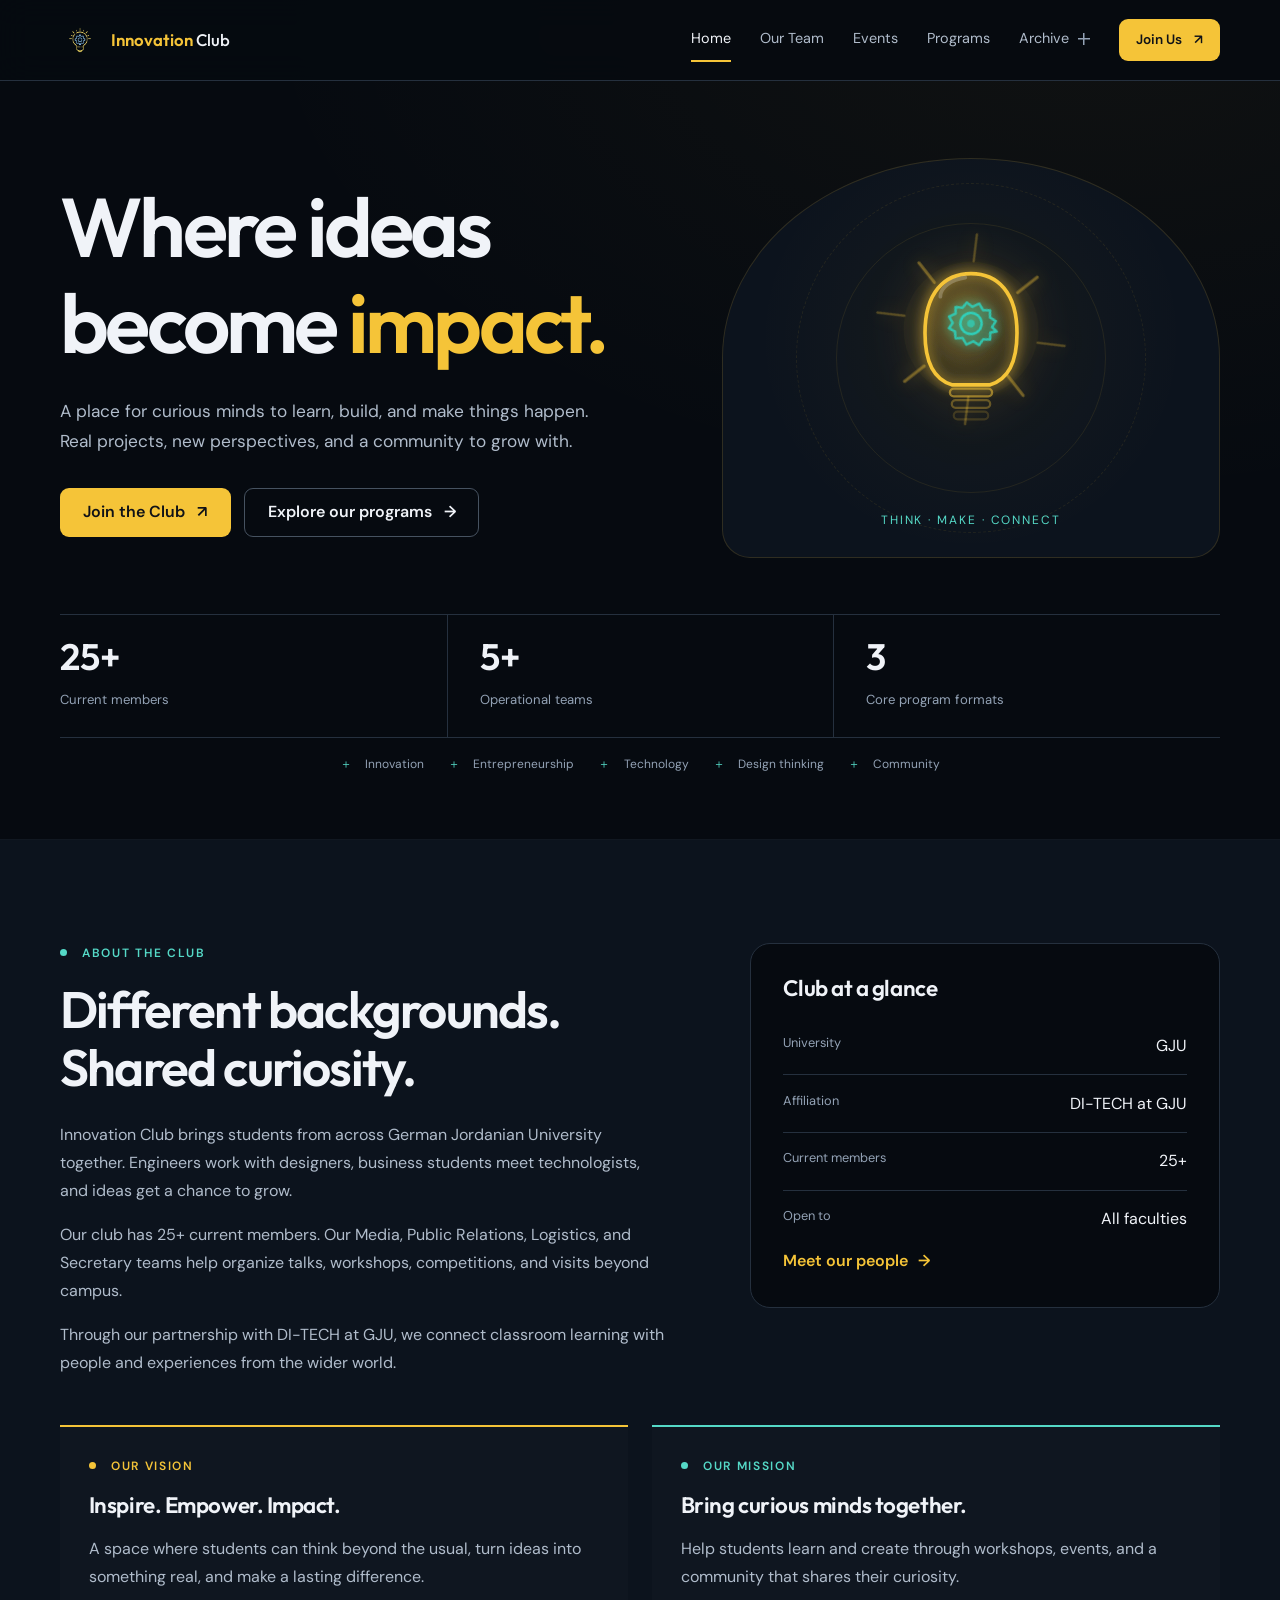
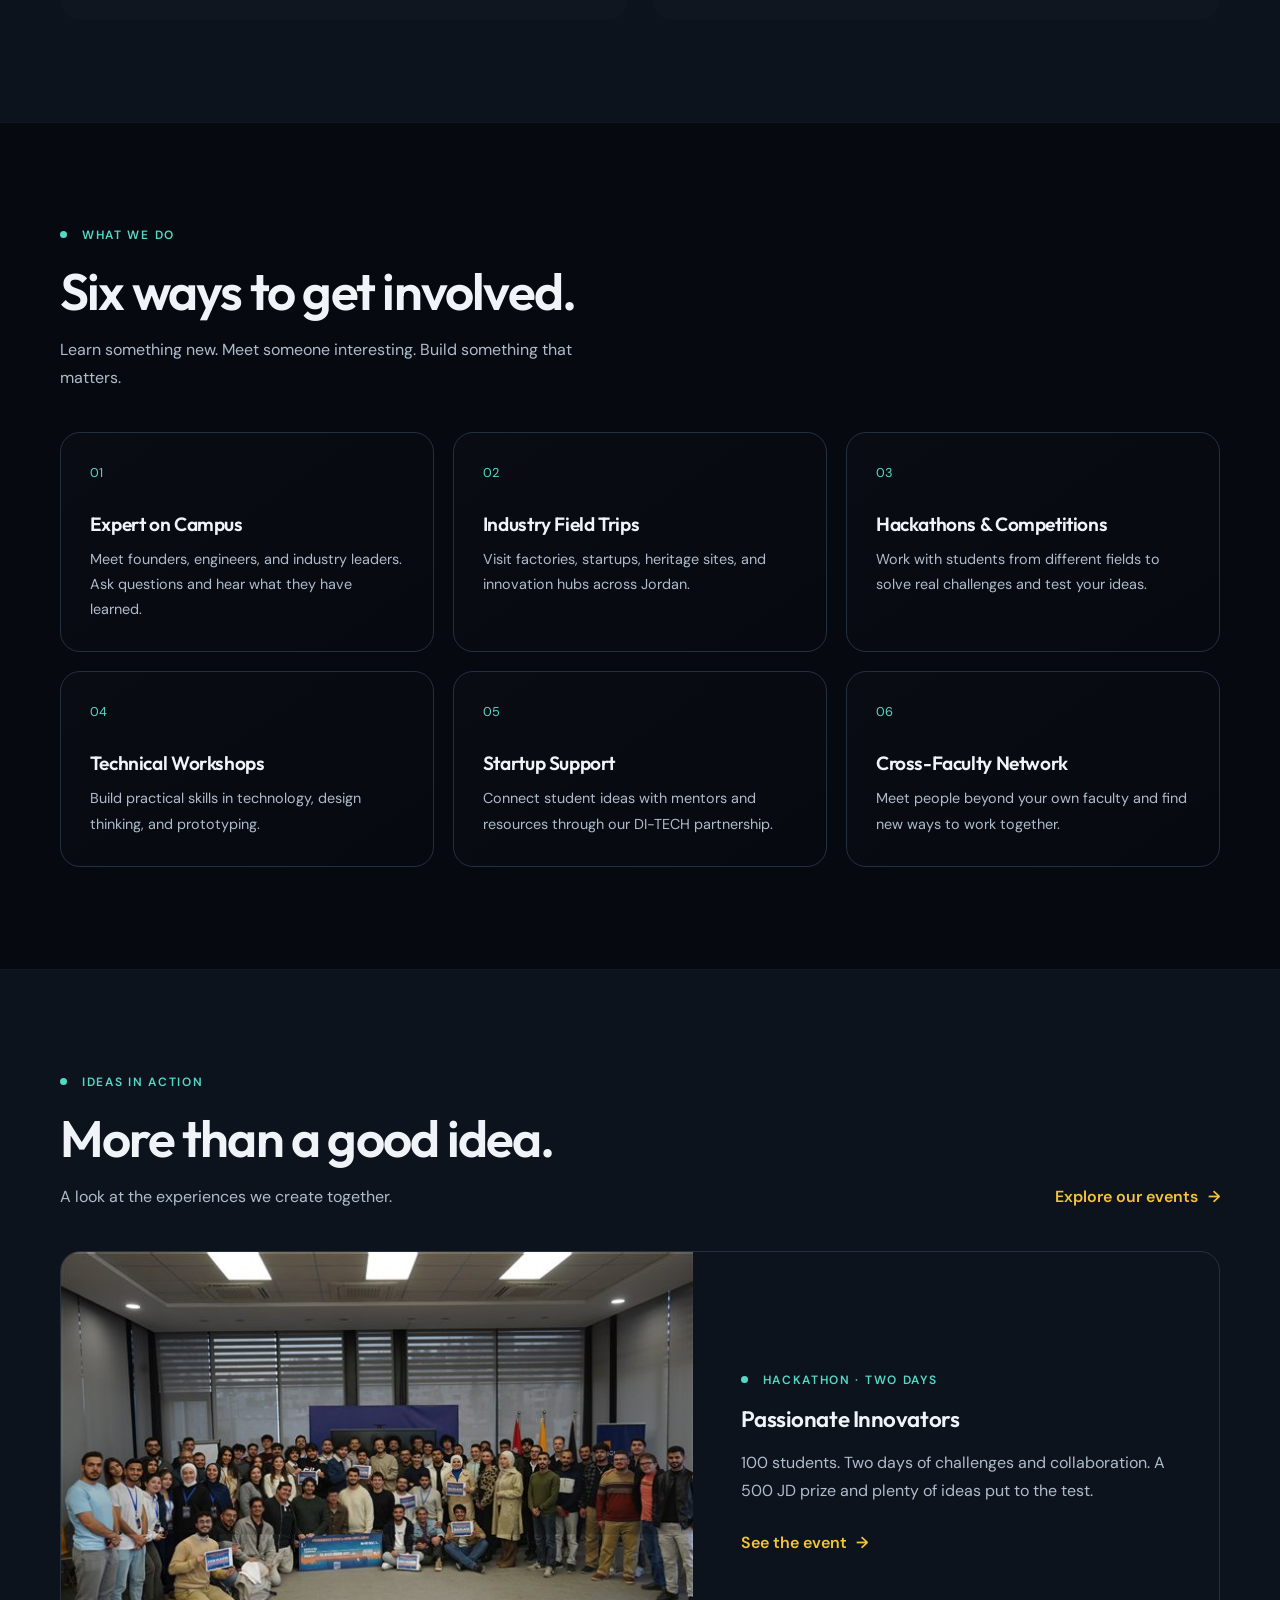
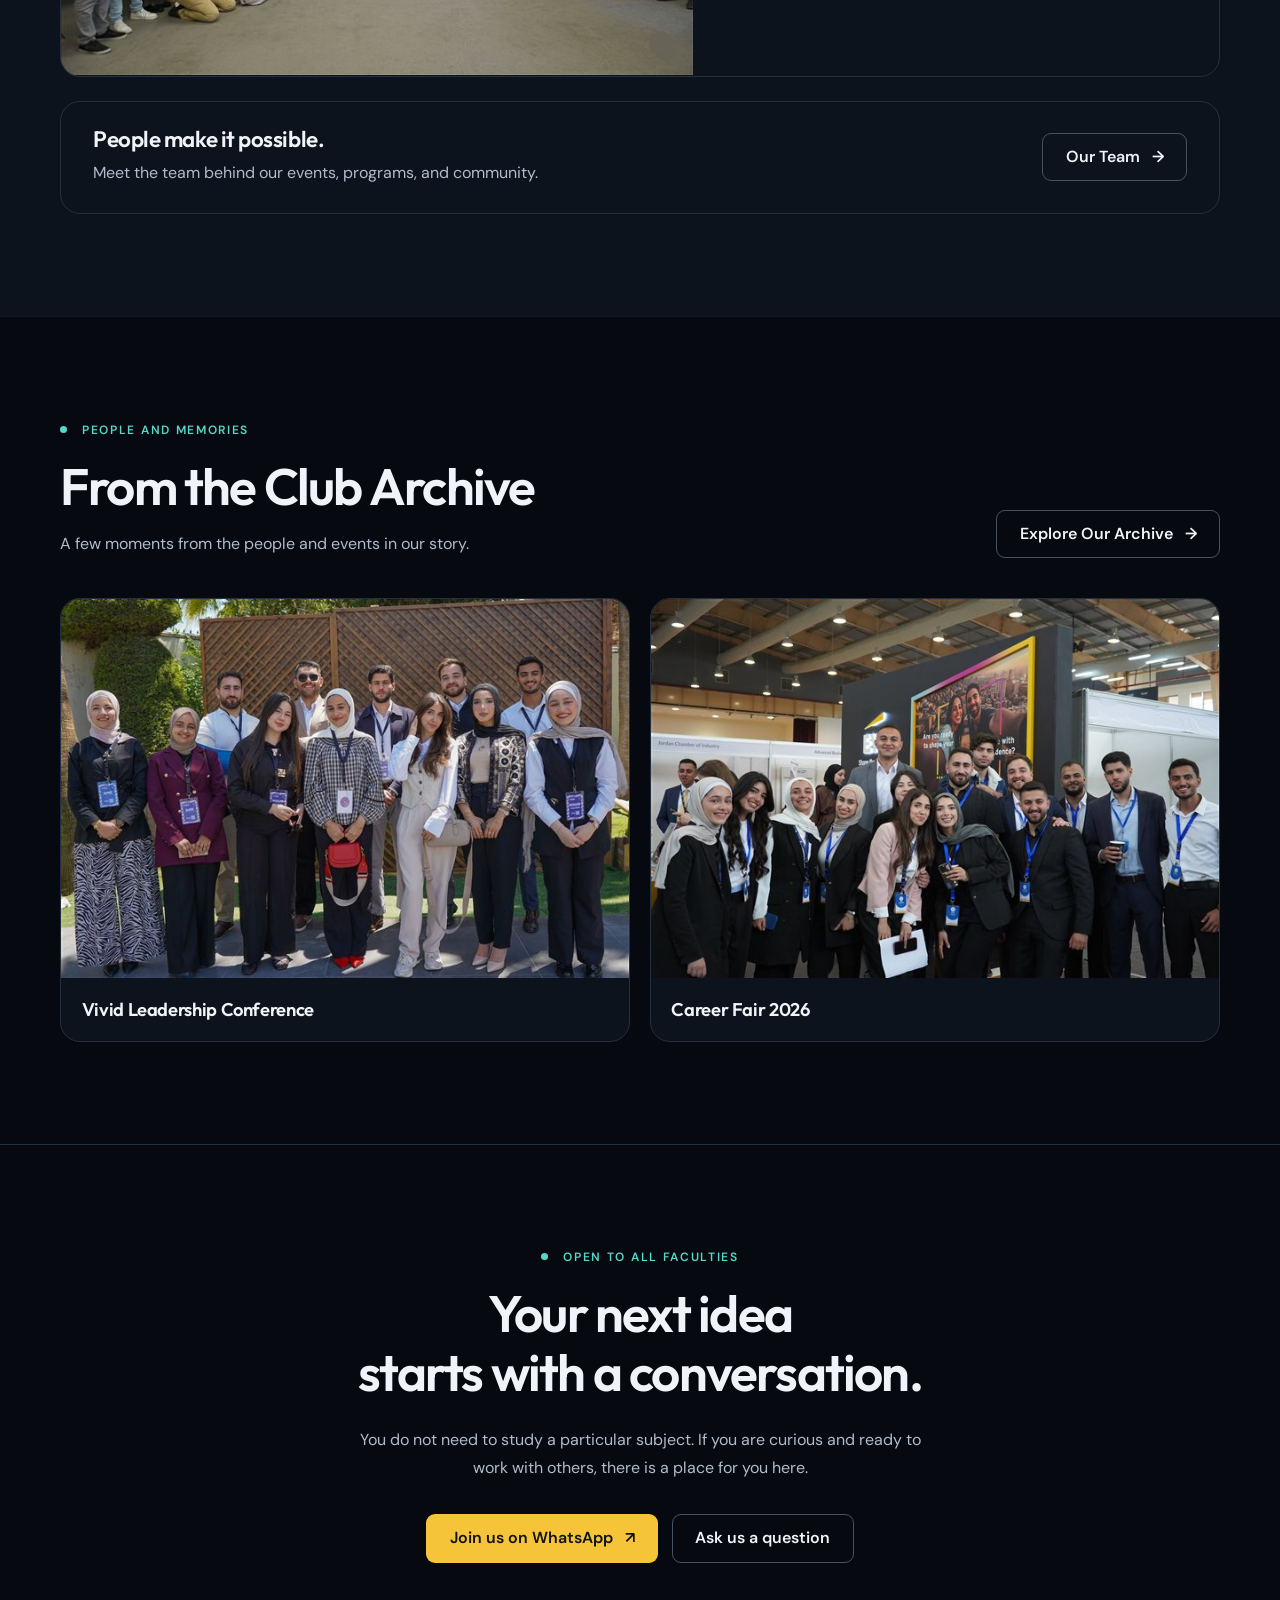
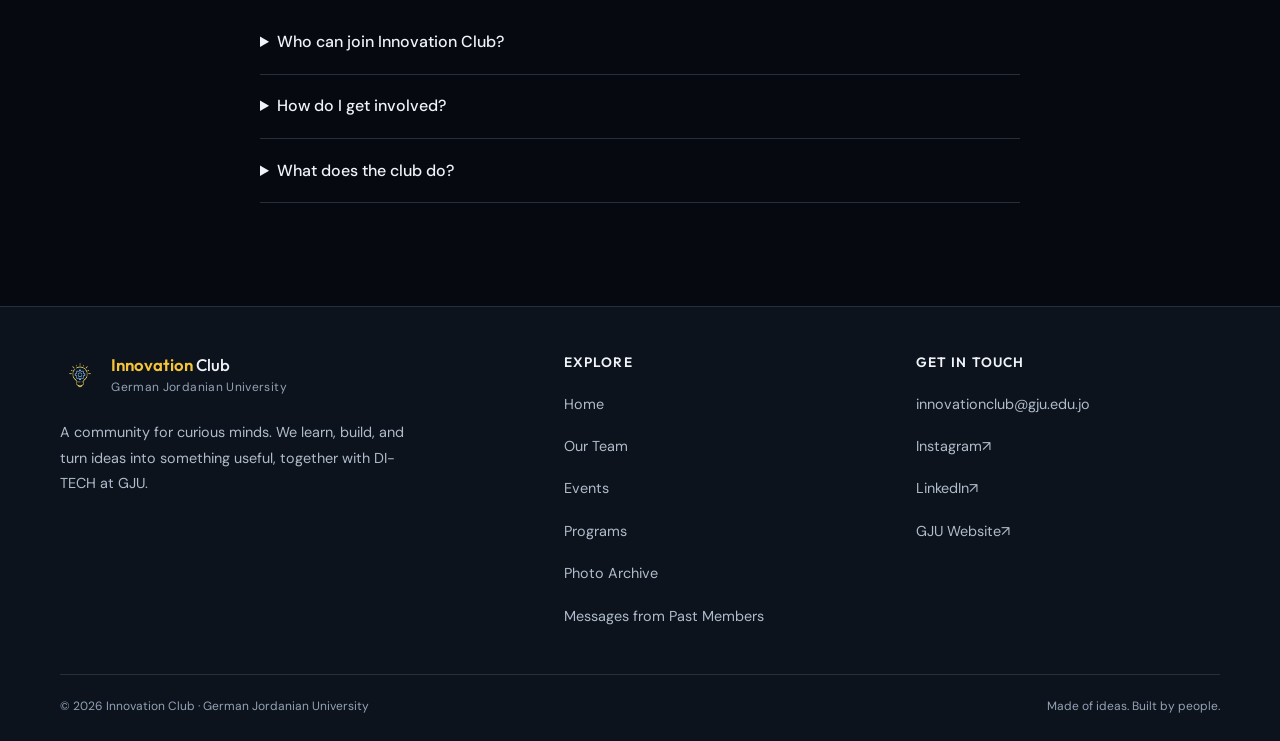
==== commit f51af1b6: "Use clean directory URLs with legacy HTML redirects" ====
--- a/index.html
+++ b/index.html
@@ -3,6 +3,11 @@
   <head>
     <meta charset="UTF-8">
     <meta name="viewport" content="width=device-width, initial-scale=1">
+    <script>
+      if (window.location.pathname === '/index.html') {
+        window.location.replace('/' + window.location.search + window.location.hash);
+      }
+    </script>
     <title>
       Where Ideas Become Impact · Innovation Club · GJU
     </title>
@@ -17,13 +22,13 @@
     <meta property="og:image" content="https://innovationclub.online/assets/images/brand/logo.png">
     <meta property="og:image:alt" content="Innovation Club logo">
     <meta name="twitter:card" content="summary_large_image">
-    <link rel="icon" href="assets/icons/favicon.svg" type="image/svg+xml">
-    <link rel="icon" href="assets/images/brand/logo.png" type="image/png">
+    <link rel="icon" href="/assets/icons/favicon.svg" type="image/svg+xml">
+    <link rel="icon" href="/assets/images/brand/logo.png" type="image/png">
     <link rel="preconnect" href="https://fonts.googleapis.com">
     <link rel="preconnect" href="https://fonts.gstatic.com" crossorigin>
     <link href="https://fonts.googleapis.com/css2?family=Outfit:wght@400;500;600;700;800&amp;family=DM+Sans:wght@400;500;600&amp;display=swap" rel="stylesheet">
-    <link rel="stylesheet" href="css/styles.css">
-    <script src="js/main.js" defer>
+    <link rel="stylesheet" href="/css/styles.css">
+    <script src="/js/main.js" defer>
     </script>
   </head>
   <body>
@@ -32,8 +37,8 @@
     </a>
     <header class="site-header">
       <nav class="nav-shell container" aria-label="Main navigation">
-        <a class="brand" href="index.html">
-          <img src="assets/images/brand/logo.png" alt="" width="40" height="40">
+        <a class="brand" href="/">
+          <img src="/assets/images/brand/logo.png" alt="" width="40" height="40">
           <span>
             <strong>
               Innovation
@@ -49,22 +54,22 @@
         </button>
         <ul class="nav-links" id="primary-navigation">
           <li>
-            <a href="index.html" aria-current="page">
+            <a href="/" aria-current="page">
               Home
             </a>
           </li>
           <li>
-            <a href="team.html">
+            <a href="/team/">
               Our Team
             </a>
           </li>
           <li>
-            <a href="events.html">
+            <a href="/events/">
               Events
             </a>
           </li>
           <li>
-            <a href="programs.html">
+            <a href="/programs/">
               Programs
             </a>
           </li>
@@ -72,13 +77,13 @@
             <details class="nav-archive">
               <summary aria-controls="archive-menu">Archive</summary>
               <ul class="archive-menu" id="archive-menu">
-                <li><a href="archive.html">Photo Archive</a></li>
-                <li><a href="past-members-messages.html">Messages from Past Members</a></li>
+                <li><a href="/archive/">Photo Archive</a></li>
+                <li><a href="/past-members-messages/">Messages from Past Members</a></li>
               </ul>
             </details>
           </li>
           <li>
-            <a class="button button-primary" href="index.html#join">
+            <a class="button button-primary" href="/#join">
               Join Us
               <span aria-hidden="true">
                 ↗
@@ -111,7 +116,7 @@
                     ↗
                   </span>
                 </a>
-                <a class="button button-secondary" href="programs.html">
+                <a class="button button-secondary" href="/programs/">
                   Explore our programs
                   <span aria-hidden="true">
                     →
@@ -334,7 +339,7 @@
                   </dd>
                 </div>
               </dl>
-              <a class="text-link" href="team.html">
+              <a class="text-link" href="/team/">
                 Meet our people
                 <span aria-hidden="true">
                   →
@@ -467,7 +472,7 @@
                 A look at the experiences we create together.
               </p>
             </div>
-            <a class="text-link" href="events.html">
+            <a class="text-link" href="/events/">
               Explore our events
               <span aria-hidden="true">
                 →
@@ -475,7 +480,7 @@
             </a>
           </div>
           <article class="feature-story reveal">
-            <img src="assets/images/events/passionate-innovators-640.jpg" srcset="assets/images/events/passionate-innovators-640.jpg 640w, assets/images/events/passionate-innovators-1280.jpg 1280w" sizes="(max-width: 760px) calc(100vw - 32px), (max-width: 1024px) calc(100vw - 48px), (max-width: 1208px) calc((100vw - 48px) / 2), 560px" width="1280" height="859" alt="Students and organizers at the Passionate Innovators Hackathon" loading="lazy" decoding="async">
+            <img src="/assets/images/events/passionate-innovators-640.jpg" srcset="/assets/images/events/passionate-innovators-640.jpg 640w, /assets/images/events/passionate-innovators-1280.jpg 1280w" sizes="(max-width: 760px) calc(100vw - 32px), (max-width: 1024px) calc(100vw - 48px), (max-width: 1208px) calc((100vw - 48px) / 2), 560px" width="1280" height="859" alt="Students and organizers at the Passionate Innovators Hackathon" loading="lazy" decoding="async">
             <div class="story-copy">
               <span class="eyebrow">
                 Hackathon · Two days
@@ -486,7 +491,7 @@
               <p>
                 100 students. Two days of challenges and collaboration. A 500 JD prize and plenty of ideas put to the test.
               </p>
-              <a class="text-link" href="events.html#passionate-innovators">
+              <a class="text-link" href="/events/#passionate-innovators">
                 See the event
                 <span aria-hidden="true">
                   →
@@ -503,7 +508,7 @@
                 Meet the team behind our events, programs, and community.
               </p>
             </div>
-            <a class="button button-secondary" href="team.html">
+            <a class="button button-secondary" href="/team/">
               Our Team
               <span aria-hidden="true">
                 →
@@ -526,7 +531,7 @@
                 A few moments from the people and events in our story.
               </p>
             </div>
-            <a class="button button-secondary" href="archive.html">
+            <a class="button button-secondary" href="/archive/">
               Explore Our Archive
               <span aria-hidden="true">
                 →
@@ -535,8 +540,8 @@
           </div>
           <div class="archive-grid archive-preview-grid">
             <figure class="archive-card reveal">
-              <a class="archive-photo-link" href="archive.html#vivid-leadership-conference">
-                <img src="assets/images/archive/vivid-leadership-conference-640.jpg" srcset="assets/images/archive/vivid-leadership-conference-640.jpg 640w, assets/images/archive/vivid-leadership-conference-1600.jpg 1600w" sizes="(max-width: 480px) calc(100vw - 32px), (max-width: 1024px) calc((100vw - 64px) / 2), 370px" width="1600" height="1066" alt="A club group photograph at Vivid Leadership Conference" loading="lazy" decoding="async">
+              <a class="archive-photo-link" href="/archive/#vivid-leadership-conference">
+                <img src="/assets/images/archive/vivid-leadership-conference-640.jpg" srcset="/assets/images/archive/vivid-leadership-conference-640.jpg 640w, /assets/images/archive/vivid-leadership-conference-1600.jpg 1600w" sizes="(max-width: 480px) calc(100vw - 32px), (max-width: 1024px) calc((100vw - 64px) / 2), 370px" width="1600" height="1066" alt="A club group photograph at Vivid Leadership Conference" loading="lazy" decoding="async">
               </a>
               <figcaption>
                 <h3>
@@ -545,8 +550,8 @@
               </figcaption>
             </figure>
             <figure class="archive-card reveal">
-              <a class="archive-photo-link" href="archive.html#career-fair-2026">
-                <img src="assets/images/archive/career-fair-2026-640.jpg" srcset="assets/images/archive/career-fair-2026-640.jpg 640w, assets/images/archive/career-fair-2026-1600.jpg 1600w" sizes="(max-width: 480px) calc(100vw - 32px), (max-width: 1024px) calc((100vw - 64px) / 2), 370px" width="1600" height="1067" alt="Club members together at Career Fair 2026" loading="lazy" decoding="async">
+              <a class="archive-photo-link" href="/archive/#career-fair-2026">
+                <img src="/assets/images/archive/career-fair-2026-640.jpg" srcset="/assets/images/archive/career-fair-2026-640.jpg 640w, /assets/images/archive/career-fair-2026-1600.jpg 1600w" sizes="(max-width: 480px) calc(100vw - 32px), (max-width: 1024px) calc((100vw - 64px) / 2), 370px" width="1600" height="1067" alt="Club members together at Career Fair 2026" loading="lazy" decoding="async">
               </a>
               <figcaption>
                 <h3>
@@ -609,11 +614,11 @@
               </summary>
               <p>
                 Explore our
-                <a class="text-link" href="programs.html">
+                <a class="text-link" href="/programs/">
                   programs
                 </a>
                 and
-                <a class="text-link" href="events.html">
+                <a class="text-link" href="/events/">
                   past events
                 </a>
                 to get to know our talks, workshops, competitions, and field trips.
@@ -627,8 +632,8 @@
       <div class="container">
         <div class="footer-grid">
           <div class="footer-brand">
-            <a class="brand" href="index.html">
-              <img src="assets/images/brand/logo.png" alt="" width="40" height="40">
+            <a class="brand" href="/">
+              <img src="/assets/images/brand/logo.png" alt="" width="40" height="40">
               <span>
                 <strong>
                   Innovation
@@ -649,27 +654,27 @@
             </h2>
             <ul>
               <li>
-                <a href="index.html">
+                <a href="/">
                   Home
                 </a>
               </li>
               <li>
-                <a href="team.html">
+                <a href="/team/">
                   Our Team
                 </a>
               </li>
               <li>
-                <a href="events.html">
+                <a href="/events/">
                   Events
                 </a>
               </li>
               <li>
-                <a href="programs.html">
+                <a href="/programs/">
                   Programs
                 </a>
               </li>
-              <li><a href="archive.html">Photo Archive</a></li>
-              <li><a href="past-members-messages.html">Messages from Past Members</a></li>
+              <li><a href="/archive/">Photo Archive</a></li>
+              <li><a href="/past-members-messages/">Messages from Past Members</a></li>
             </ul>
           </div>
           <div>
--- a/css/styles.css
+++ b/css/styles.css
@@ -145,7 +145,7 @@
 .page-intro p { max-width: 40rem; margin-top: 1.5rem; font-size: 1.05rem; }
 .page-intro .button-row { margin-top: 2rem; }
 
-/* Our Team: five sections, with one profile per person. */
+/* Our Team: four sections, with one profile per person. */
 .founder-section { padding-top: 3.5rem; }
 .team-page-heading { font-size: .85rem; letter-spacing: .12em; text-transform: uppercase; color: var(--muted); margin-bottom: 1.5rem; }
 .featured-person { display: grid; grid-template-columns: auto 1fr; gap: clamp(1.5rem, 4vw, 3rem); align-items: center; padding: clamp(1.5rem, 5vw, 4rem); border: 1px solid #f5c43855; border-radius: 28px; background: radial-gradient(ellipse at 0 0, #f5c4380d, transparent 65%), var(--surface); position: relative; overflow: hidden; }
@@ -188,6 +188,15 @@
 .past-president::after { background: linear-gradient(90deg, var(--teal), transparent); }
 .past-president .eyebrow, .past-president .person-avatar-large { color: var(--teal); }
 .past-president .person-avatar-large { border-color: #55d9c740; background: #55d9c70a; }
+/* Founder and Past President share equal cards without changing their portraits. */
+.featured-leadership-grid { display: grid; grid-template-columns: minmax(0, 1fr); gap: 1.5rem; align-items: stretch; }
+.featured-leadership-grid .featured-person { min-width: 0; width: 100%; grid-template-columns: minmax(0, 1fr); grid-template-rows: auto 1fr; align-items: start; gap: 1.5rem; padding: clamp(1.5rem, 3vw, 2.5rem); }
+.featured-leadership-grid .profile-portrait { width: 144px; }
+.featured-leadership-grid h2 { font-size: clamp(1.8rem, 2.6vw, 2.6rem); }
+@media (min-width: 1024px) {
+  .featured-leadership-grid { grid-template-columns: repeat(2, minmax(0, 1fr)); }
+  .featured-leadership-grid .profile-portrait { width: 180px; }
+}
 .past-members-section { background: linear-gradient(180deg, #f5c43806, transparent 75%); }
 .thank-you { max-width: 710px; padding-left: 1.5rem; border-left: 2px solid var(--amber); margin: 1.5rem 0 2.5rem; color: #d4c9b2; font-size: 1.1rem; }
 .past-list { display: grid; grid-template-columns: repeat(3, minmax(0, 1fr)); gap: .8rem 2rem; }
@@ -224,12 +233,15 @@
 .messages-empty h2 { font-size: clamp(1.8rem, 4vw, 2.7rem); }
 .messages-empty p { max-width: 60ch; margin: 1.3rem 0 2rem; }
 .message-grid { display: grid; grid-template-columns: 1fr 1fr; gap: 1.5rem; }
-.message-card { min-width: 0; padding: 2rem; background: var(--surface); border: 1px solid var(--border); border-top-color: var(--amber); border-radius: var(--radius); }
+.message-card { min-width: 0; padding: clamp(1.4rem, 4vw, 2rem); background: var(--surface); border: 1px solid var(--border); border-top-color: var(--amber); border-radius: var(--radius); }
+.message-card:only-child { grid-column: 1 / -1; width: 100%; max-width: 850px; justify-self: center; }
+.messages-actions { max-width: 850px; margin: 2rem auto 0; }
 .message-author { display: flex; align-items: center; gap: 1rem; margin-bottom: 1.5rem; }
 .message-author img { width: 64px; height: 80px; object-fit: contain; border-radius: 8px; }
 .message-author h3 { font-size: 1.2rem; }
 .message-role, .message-date { color: var(--muted); font-size: .8rem; }
 .message-card blockquote { margin: 0; color: var(--text); line-height: 1.85; overflow-wrap: anywhere; }
+.message-card blockquote p + p { margin-top: 1rem; }
 .message-date { display: block; margin-top: 1.5rem; }
 
 /* Events and programs keep their original content, on dedicated pages. */
